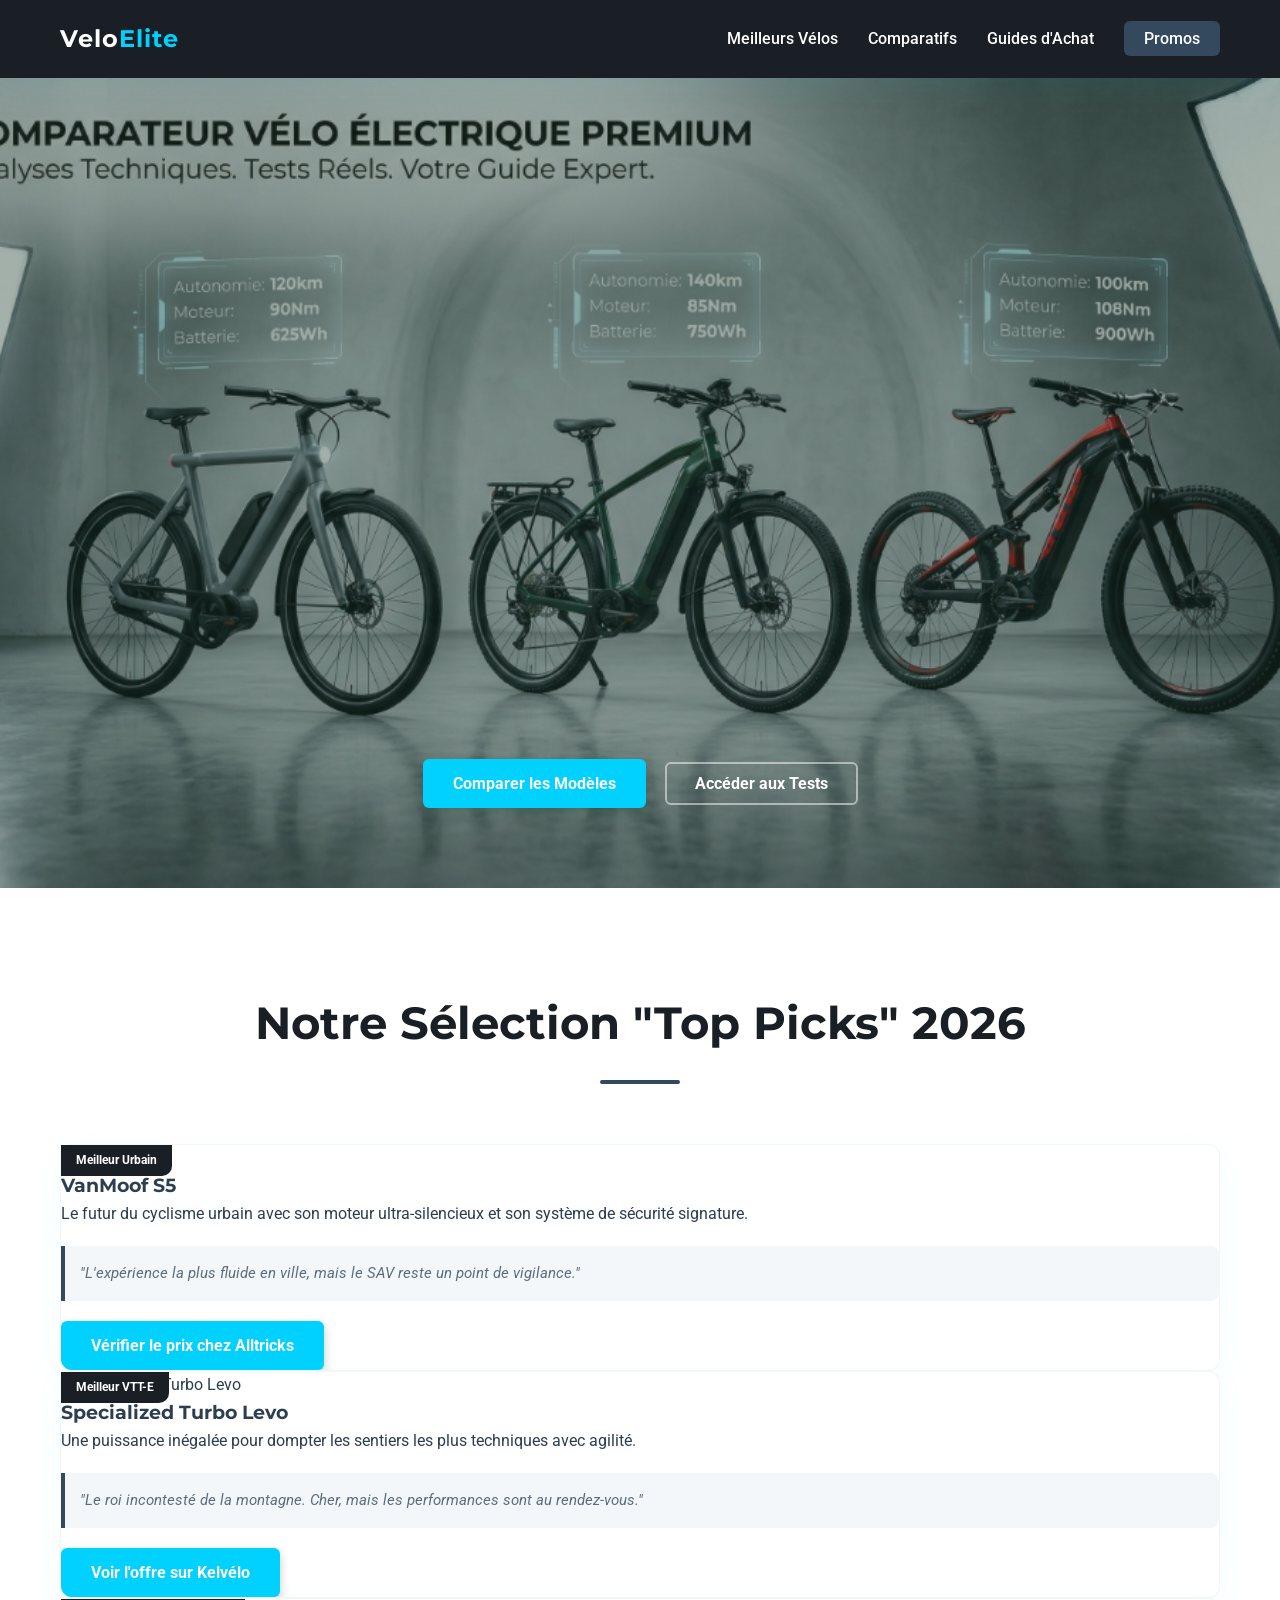
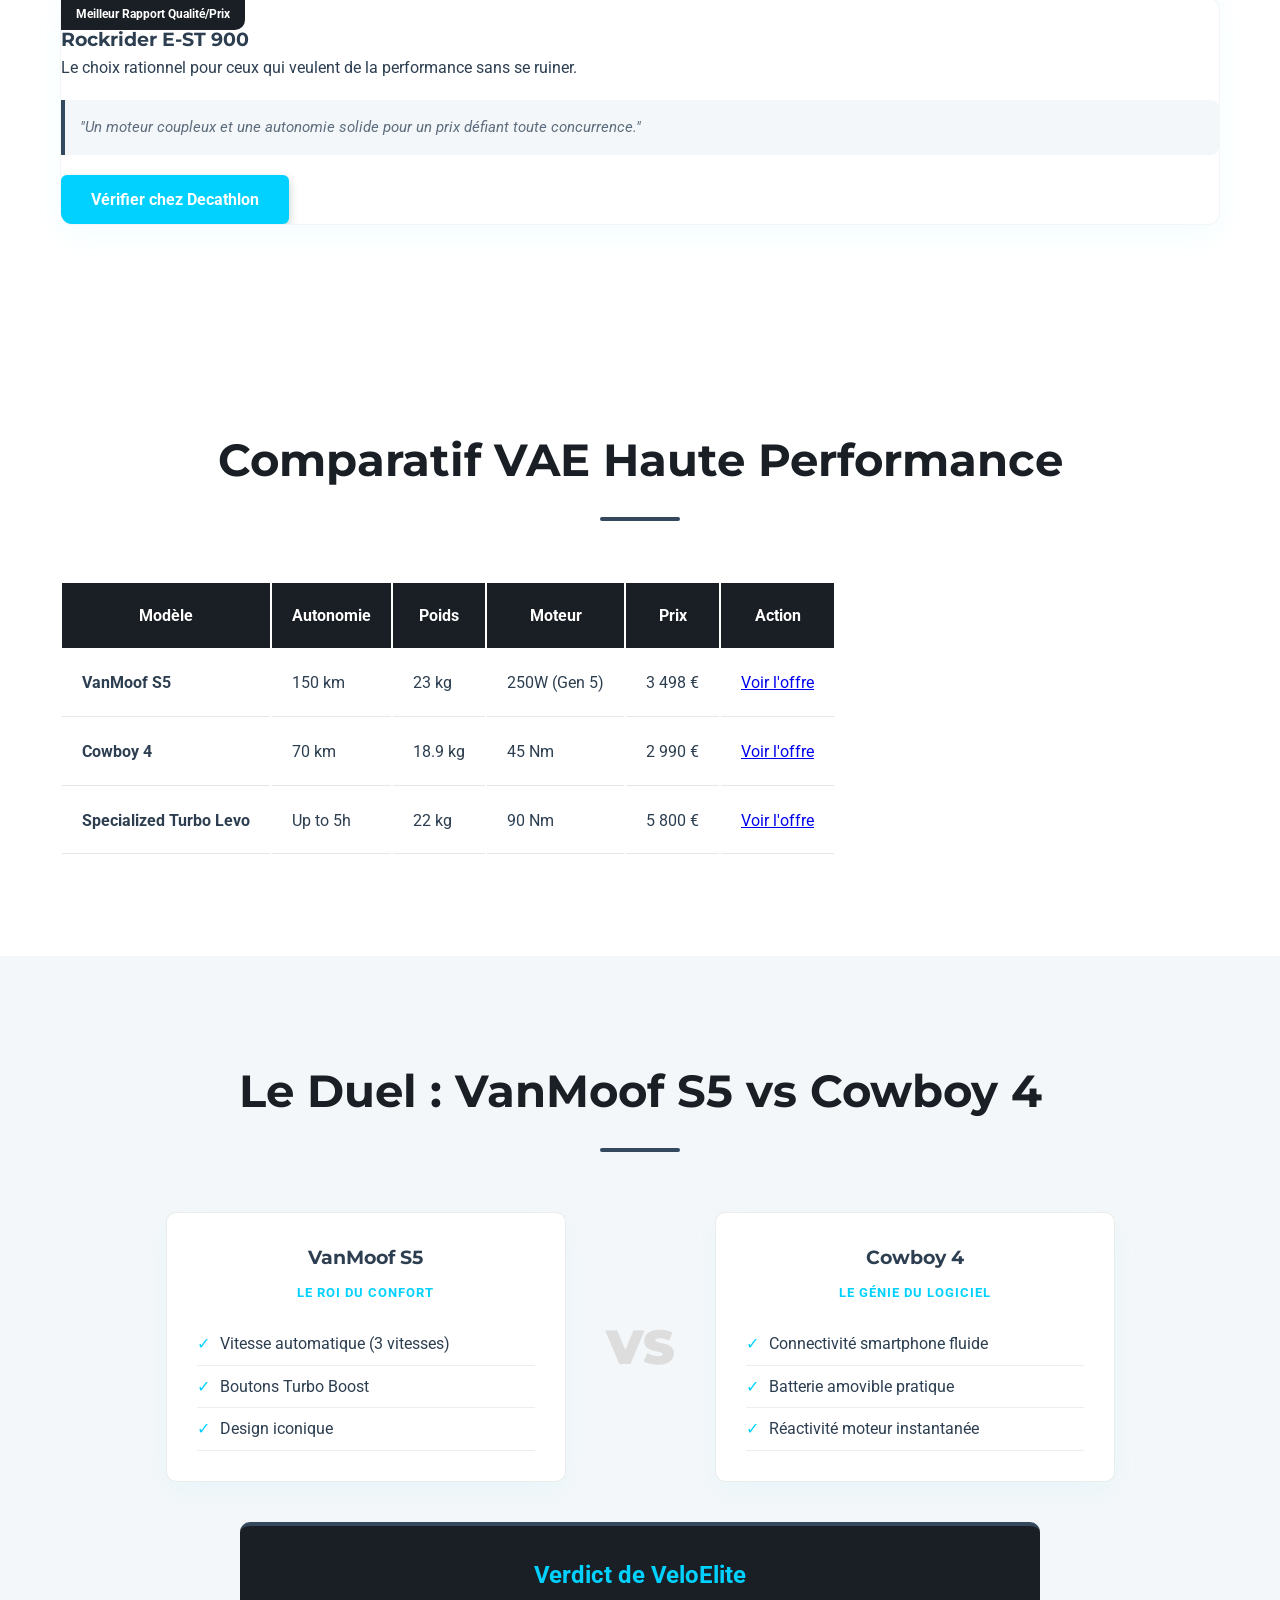
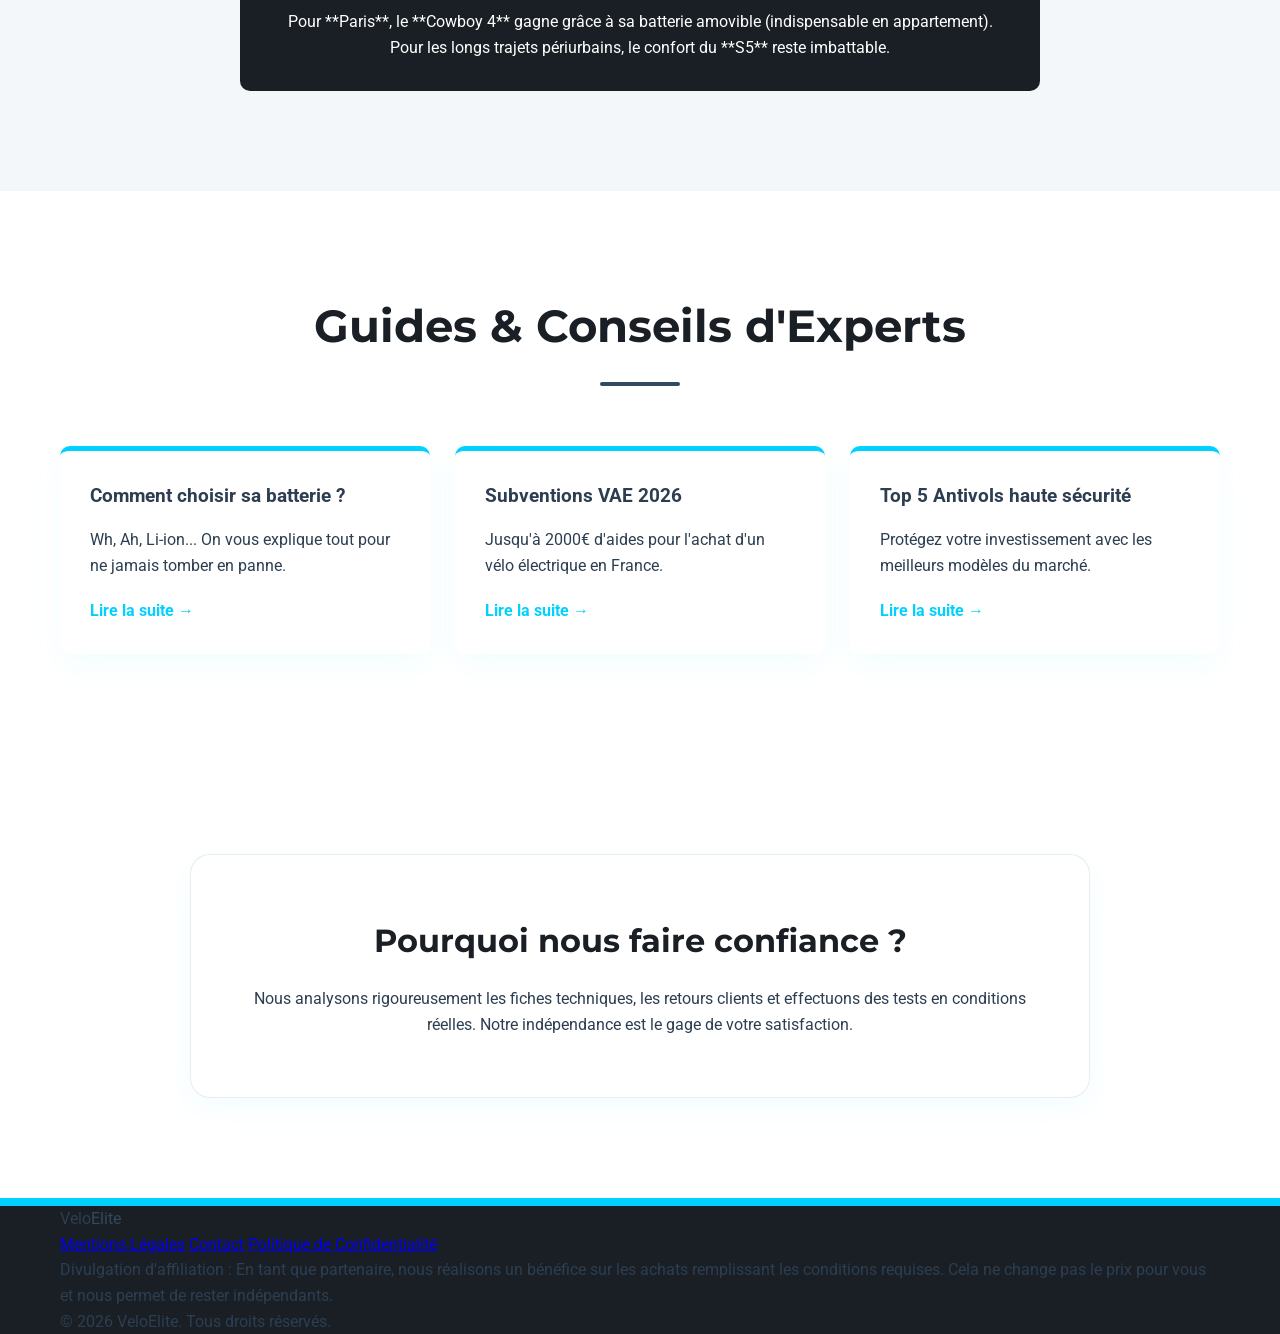
==== index.html @ 92a62fd1 "Initial commit: VeloElite Premium E-bike Comparator" ====
<!DOCTYPE html>
<html lang="fr">
<head>
    <meta charset="UTF-8">
    <meta name="viewport" content="width=device-width, initial-scale=1.0">
    <title>VeloElite | Le Guide de Référence du Vélo Électrique Premium</title>
    <meta name="description" content="Découvrez les meilleurs vélos électriques premium. Guide d'achat, comparatifs impartiaux et tests de performance pour vélotafeurs et cyclotouristes.">
    <link rel="preconnect" href="https://fonts.googleapis.com">
    <link rel="preconnect" href="https://fonts.gstatic.com" crossorigin>
    <link href="https://fonts.googleapis.com/css2?family=Montserrat:wght@400;700&family=Roboto:wght@300;400;500&display=swap" rel="stylesheet">
    <link rel="stylesheet" href="style.css">
</head>
<body>
    <header class="header">
        <div class="container">
            <div class="logo">Velo<span>Elite</span></div>
            <nav class="nav">
                <ul>
                    <li><a href="#meilleurs">Meilleurs Vélos</a></li>
                    <li><a href="#comparatifs">Comparatifs</a></li>
                    <li><a href="#guides">Guides d'Achat</a></li>
                    <li><a href="#promos" class="btn-secondary">Promos</a></li>
                </ul>
            </nav>
        </div>
    </header>

    <main>
        <section class="hero">
            <div class="container hero-content">
                <div class="hero-btns">
                    <a href="#meilleurs" class="btn-primary">Comparer les Modèles</a>
                    <a href="#comparatifs" class="btn-outline">Accéder aux Tests</a>
                </div>
                <p class="sr-only">Comparateur Vélo Électrique Premium : Analyses Techniques, Tests Réels, Votre Guide Expert.</p>
            </div>
        </section>

        <section id="meilleurs" class="top-picks">
            <div class="container">
                <h2 class="section-title">Notre Sélection "Top Picks" 2026</h2>
                <div class="picks-grid">
                    <div class="card">
                        <div class="card-tag">Meilleur Urbain</div>
                        <div class="card-img">
                            <img src="https://placehold.co/600x400/2C3E50/FFFFFF?text=VanMoof+S5" alt="VanMoof S5">
                        </div>
                        <div class="card-content">
                            <h3>VanMoof S5</h3>
                            <p>Le futur du cyclisme urbain avec son moteur ultra-silencieux et son système de sécurité signature.</p>
                            <div class="expert-opinion">"L'expérience la plus fluide en ville, mais le SAV reste un point de vigilance."</div>
                            <a href="#" class="btn-primary">Vérifier le prix chez Alltricks</a>
                        </div>
                    </div>

                    <div class="card">
                        <div class="card-tag">Meilleur VTT-E</div>
                        <div class="card-img">
                            <img src="https://placehold.co/600x400/2C3E50/FFFFFF?text=Specialized+Turbo+Levo" alt="Specialized Turbo Levo">
                        </div>
                        <div class="card-content">
                            <h3>Specialized Turbo Levo</h3>
                            <p>Une puissance inégalée pour dompter les sentiers les plus techniques avec agilité.</p>
                            <div class="expert-opinion">"Le roi incontesté de la montagne. Cher, mais les performances sont au rendez-vous."</div>
                            <a href="#" class="btn-primary">Voir l'offre sur Kelvélo</a>
                        </div>
                    </div>

                    <div class="card">
                        <div class="card-tag">Meilleur Rapport Qualité/Prix</div>
                        <div class="card-img">
                            <img src="https://placehold.co/600x400/2C3E50/FFFFFF?text=Decathlon+Rockrider" alt="Rockrider E-ST 900">
                        </div>
                        <div class="card-content">
                            <h3>Rockrider E-ST 900</h3>
                            <p>Le choix rationnel pour ceux qui veulent de la performance sans se ruiner.</p>
                            <div class="expert-opinion">"Un moteur coupleux et une autonomie solide pour un prix défiant toute concurrence."</div>
                            <a href="#" class="btn-primary">Vérifier chez Decathlon</a>
                        </div>
                    </div>
                </div>
            </div>
        </section>

        <section id="comparatifs" class="comparison">
            <div class="container">
                <h2 class="section-title">Comparatif VAE Haute Performance</h2>
                <div class="table-wrapper">
                    <table class="comparison-table">
                        <thead>
                            <tr>
                                <th>Modèle</th>
                                <th>Autonomie</th>
                                <th>Poids</th>
                                <th>Moteur</th>
                                <th>Prix</th>
                                <th>Action</th>
                            </tr>
                        </thead>
                        <tbody>
                            <tr>
                                <td><strong>VanMoof S5</strong></td>
                                <td>150 km</td>
                                <td>23 kg</td>
                                <td>250W (Gen 5)</td>
                                <td>3 498 €</td>
                                <td><a href="#" class="btn-small">Voir l'offre</a></td>
                            </tr>
                            <tr>
                                <td><strong>Cowboy 4</strong></td>
                                <td>70 km</td>
                                <td>18.9 kg</td>
                                <td>45 Nm</td>
                                <td>2 990 €</td>
                                <td><a href="#" class="btn-small">Voir l'offre</a></td>
                            </tr>
                            <tr>
                                <td><strong>Specialized Turbo Levo</strong></td>
                                <td>Up to 5h</td>
                                <td>22 kg</td>
                                <td>90 Nm</td>
                                <td>5 800 €</td>
                                <td><a href="#" class="btn-small">Voir l'offre</a></td>
                            </tr>
                        </tbody>
                    </table>
                </div>
            </div>
        </section>

        <section class="duel-section">
            <div class="container">
                <h2 class="section-title">Le Duel : VanMoof S5 vs Cowboy 4</h2>
                <div class="duel-container">
                    <div class="duel-item">
                        <h3>VanMoof S5</h3>
                        <p class="duel-highlight">Le roi du confort</p>
                        <ul>
                            <li>Vitesse automatique (3 vitesses)</li>
                            <li>Boutons Turbo Boost</li>
                            <li>Design iconique</li>
                        </ul>
                    </div>
                    <div class="vs">VS</div>
                    <div class="duel-item">
                        <h3>Cowboy 4</h3>
                        <p class="duel-highlight">Le génie du logiciel</p>
                        <ul>
                            <li>Connectivité smartphone fluide</li>
                            <li>Batterie amovible pratique</li>
                            <li>Réactivité moteur instantanée</li>
                        </ul>
                    </div>
                </div>
                <div class="duel-verdict">
                    <h4>Verdict de VeloElite</h4>
                    <p>Pour **Paris**, le **Cowboy 4** gagne grâce à sa batterie amovible (indispensable en appartement). Pour les longs trajets périurbains, le confort du **S5** reste imbattable.</p>
                </div>
            </div>
        </section>

        <section id="guides" class="blog">
            <div class="container">
                <h2 class="section-title">Guides & Conseils d'Experts</h2>
                <div class="blog-grid">
                    <div class="blog-card">
                        <h4>Comment choisir sa batterie ?</h4>
                        <p>Wh, Ah, Li-ion... On vous explique tout pour ne jamais tomber en panne.</p>
                        <a href="#">Lire la suite →</a>
                    </div>
                    <div class="blog-card">
                        <h4>Subventions VAE 2026</h4>
                        <p>Jusqu'à 2000€ d'aides pour l'achat d'un vélo électrique en France.</p>
                        <a href="#">Lire la suite →</a>
                    </div>
                    <div class="blog-card">
                        <h4>Top 5 Antivols haute sécurité</h4>
                        <p>Protégez votre investissement avec les meilleurs modèles du marché.</p>
                        <a href="#">Lire la suite →</a>
                    </div>
                </div>
            </div>
        </section>

        <section class="trust-section">
            <div class="container">
                <div class="trust-badge">
                    <h3>Pourquoi nous faire confiance ?</h3>
                    <p>Nous analysons rigoureusement les fiches techniques, les retours clients et effectuons des tests en conditions réelles. Notre indépendance est le gage de votre satisfaction.</p>
                </div>
            </div>
        </section>
    </main>

    <footer class="footer">
        <div class="container">
            <div class="footer-content">
                <div class="footer-logo">Velo<span>Elite</span></div>
                <div class="footer-links">
                    <a href="#">Mentions Légales</a>
                    <a href="#">Contact</a>
                    <a href="#">Politique de Confidentialité</a>
                </div>
            </div>
            <p class="affiliate-disclosure">Divulgation d'affiliation : En tant que partenaire, nous réalisons un bénéfice sur les achats remplissant les conditions requises. Cela ne change pas le prix pour vous et nous permet de rester indépendants.</p>
            <p class="copyright">&copy; 2026 VeloElite. Tous droits réservés.</p>
        </div>
    </footer>

    <script src="scripts.js"></script>
</body>
</html>
---- style.css ----
:root {
    --primary-color: #00D1FF; /* Tech Cyan from holograms */
    --secondary-color: #1A1F25; /* Dark Slate Studio */
    --accent-color: #34495E; /* Muted Blue Gray */
    --text-color: #2C3E50;
    --light-bg: #F4F7F9;
    --white: #FFFFFF;
    --transition: all 0.3s cubic-bezier(0.4, 0, 0.2, 1);
    --shadow: 0 10px 30px rgba(0, 209, 255, 0.05);
}

* {
    margin: 0;
    padding: 0;
    box-sizing: border-box;
}

body {
    font-family: 'Roboto', sans-serif;
    line-height: 1.6;
    color: var(--text-color);
    background-color: var(--white);
}

h1, h2, h3, .logo {
    font-family: 'Montserrat', sans-serif;
    font-weight: 700;
}

.container {
    max-width: 1200px;
    margin: 0 auto;
    padding: 0 20px;
}

/* Header */
.header {
    background: var(--secondary-color);
    color: var(--white);
    padding: 20px 0;
    position: sticky;
    top: 0;
    z-index: 1000;
    box-shadow: var(--shadow);
}

.header .container {
    display: flex;
    justify-content: space-between;
    align-items: center;
}

.logo {
    font-size: 1.5rem;
    letter-spacing: 1px;
}

.logo span {
    color: var(--primary-color);
}

.nav ul {
    display: flex;
    list-style: none;
    gap: 30px;
    align-items: center;
}

.nav a {
    color: var(--white);
    text-decoration: none;
    font-weight: 500;
    transition: var(--transition);
}

.nav a:hover {
    color: var(--primary-color);
}

/* Hero Section */
.hero {
    height: 90vh;
    background: linear-gradient(rgba(30, 61, 47, 0.4), rgba(30, 61, 47, 0.4)), url('cover.jpg') center/cover;
    display: flex;
    align-items: flex-end;
    justify-content: center;
    text-align: center;
    color: var(--white);
    padding: 0 20px 80px;
}

.hero-subtitle {
    font-size: 1.4rem;
    margin-bottom: 25px;
    font-weight: 500;
    text-transform: uppercase;
    letter-spacing: 2px;
}

.sr-only {
    position: absolute;
    width: 1px;
    height: 1px;
    padding: 0;
    margin: -1px;
    overflow: hidden;
    clip: rect(0, 0, 0, 0);
    border: 0;
}

/* Buttons */
.btn-primary {
    background: var(--primary-color);
    color: var(--white);
    padding: 12px 30px;
    border-radius: 6px;
    text-decoration: none;
    font-weight: 700;
    transition: var(--transition);
    display: inline-block;
    border: none;
    box-shadow: 0 4px 10px rgba(45, 90, 71, 0.3);
}

.btn-primary:hover {
    background: var(--accent-color);
    transform: translateY(-2px);
    box-shadow: 0 6px 15px rgba(45, 90, 71, 0.4);
}

.btn-secondary {
    background: var(--accent-color);
    color: var(--white);
    padding: 8px 20px;
    border-radius: 6px;
    text-decoration: none;
    font-weight: 700;
    transition: var(--transition);
}

.btn-outline {
    border: 2px solid rgba(255, 255, 255, 0.5);
    color: var(--white);
    padding: 10px 28px;
    border-radius: 6px;
    text-decoration: none;
    font-weight: 700;
    margin-left: 15px;
    transition: var(--transition);
    backdrop-filter: blur(5px);
}

.btn-outline:hover {
    background: var(--white);
    color: var(--secondary-color);
    border-color: var(--white);
}

/* Sections */
section {
    padding: 100px 0;
}

.section-title {
    text-align: center;
    font-size: 2.8rem;
    margin-bottom: 60px;
    color: var(--secondary-color);
}

.section-title::after {
    content: '';
    display: block;
    width: 80px;
    height: 4px;
    background: var(--accent-color);
    margin: 20px auto 0;
    border-radius: 2px;
}

/* Top Picks Cards */
.card {
    background: var(--white);
    border-radius: 12px;
    overflow: hidden;
    box-shadow: var(--shadow);
    transition: var(--transition);
    border: 1px solid rgba(45, 90, 71, 0.05);
}

.card:hover {
    transform: translateY(-10px);
    box-shadow: 0 15px 35px rgba(30, 61, 47, 0.15);
}

.card-tag {
    background: var(--secondary-color);
    color: var(--white);
    padding: 6px 15px;
    border-radius: 0 0 10px 0;
    font-size: 0.75rem;
    font-weight: 700;
    position: absolute;
    z-index: 10;
}

.expert-opinion {
    font-style: italic;
    font-size: 0.95rem;
    color: #5D6D7E;
    border-left: 4px solid var(--accent-color);
    padding-left: 15px;
    margin: 20px 0;
    background: var(--light-bg);
    padding: 15px;
    border-radius: 0 8px 8px 0;
}

/* Table */
.comparison-table th {
    background: var(--secondary-color);
    color: var(--white);
    padding: 20px;
    text-shadow: 0 1px 2px rgba(0,0,0,0.1);
}

.comparison-table td {
    padding: 20px;
    border-bottom: 1px solid #E5E8E8;
}

/* Duel Section */
.duel-item {
    border: 1px solid rgba(45, 90, 71, 0.1);
}

.duel-highlight {
    color: var(--primary-color);
    text-transform: uppercase;
    font-size: 0.8rem;
    letter-spacing: 1px;
}

.duel-verdict {
    background: var(--secondary-color);
    border-top: 4px solid var(--accent-color);
}

/* Duel Section */
.duel-section {
    background: var(--light-bg);
}

.duel-container {
    display: flex;
    align-items: center;
    justify-content: center;
    gap: 40px;
    margin-bottom: 40px;
}

.duel-item {
    background: var(--white);
    padding: 30px;
    border-radius: 10px;
    box-shadow: var(--shadow);
    flex: 1;
    max-width: 400px;
    text-align: center;
}

.duel-highlight {
    color: var(--primary-color);
    font-weight: 700;
    margin: 10px 0;
}

.duel-item ul {
    list-style: none;
    text-align: left;
    margin-top: 20px;
}

.duel-item li {
    padding: 8px 0;
    border-bottom: 1px solid #eee;
}

.duel-item li::before {
    content: '✓';
    color: var(--primary-color);
    margin-right: 10px;
}

.vs {
    font-family: 'Montserrat', sans-serif;
    font-size: 3rem;
    font-weight: 900;
    color: #ddd;
}

.duel-verdict {
    background: var(--secondary-color);
    color: var(--white);
    padding: 30px;
    border-radius: 10px;
    text-align: center;
    max-width: 800px;
    margin: 40px auto 0;
}

.duel-verdict h4 {
    color: var(--primary-color);
    margin-bottom: 15px;
    font-size: 1.5rem;
}

/* Blog */
.blog-grid {
    display: grid;
    grid-template-columns: repeat(auto-fit, minmax(280px, 1fr));
    gap: 25px;
}

.blog-card {
    background: var(--white);
    padding: 30px;
    border-radius: 10px;
    border-top: 5px solid var(--primary-color);
    box-shadow: var(--shadow);
    transition: var(--transition);
}

.blog-card:hover {
    transform: translateY(-10px);
}

.blog-card h4 {
    margin-bottom: 15px;
    font-size: 1.2rem;
}

.blog-card a {
    color: var(--primary-color);
    text-decoration: none;
    font-weight: 700;
    display: inline-block;
    margin-top: 20px;
}

/* Trust Section */
.trust-badge {
    text-align: center;
    background: var(--white);
    border: 1px solid rgba(45, 90, 71, 0.1);
    padding: 60px;
    border-radius: 20px;
    max-width: 900px;
    margin: 0 auto;
    box-shadow: var(--shadow);
}

.trust-badge h3 {
    color: var(--secondary-color);
    margin-bottom: 20px;
    font-size: 2rem;
}

/* Footer (Updated) */
.footer {
    background: var(--secondary-color);
    border-top: 8px solid var(--primary-color);
}

.footer-logo span {
    color: var(--accent-color);
}

@media (max-width: 768px) {
    .duel-container { flex-direction: column; }
    .vs { margin: 20px 0; }
}
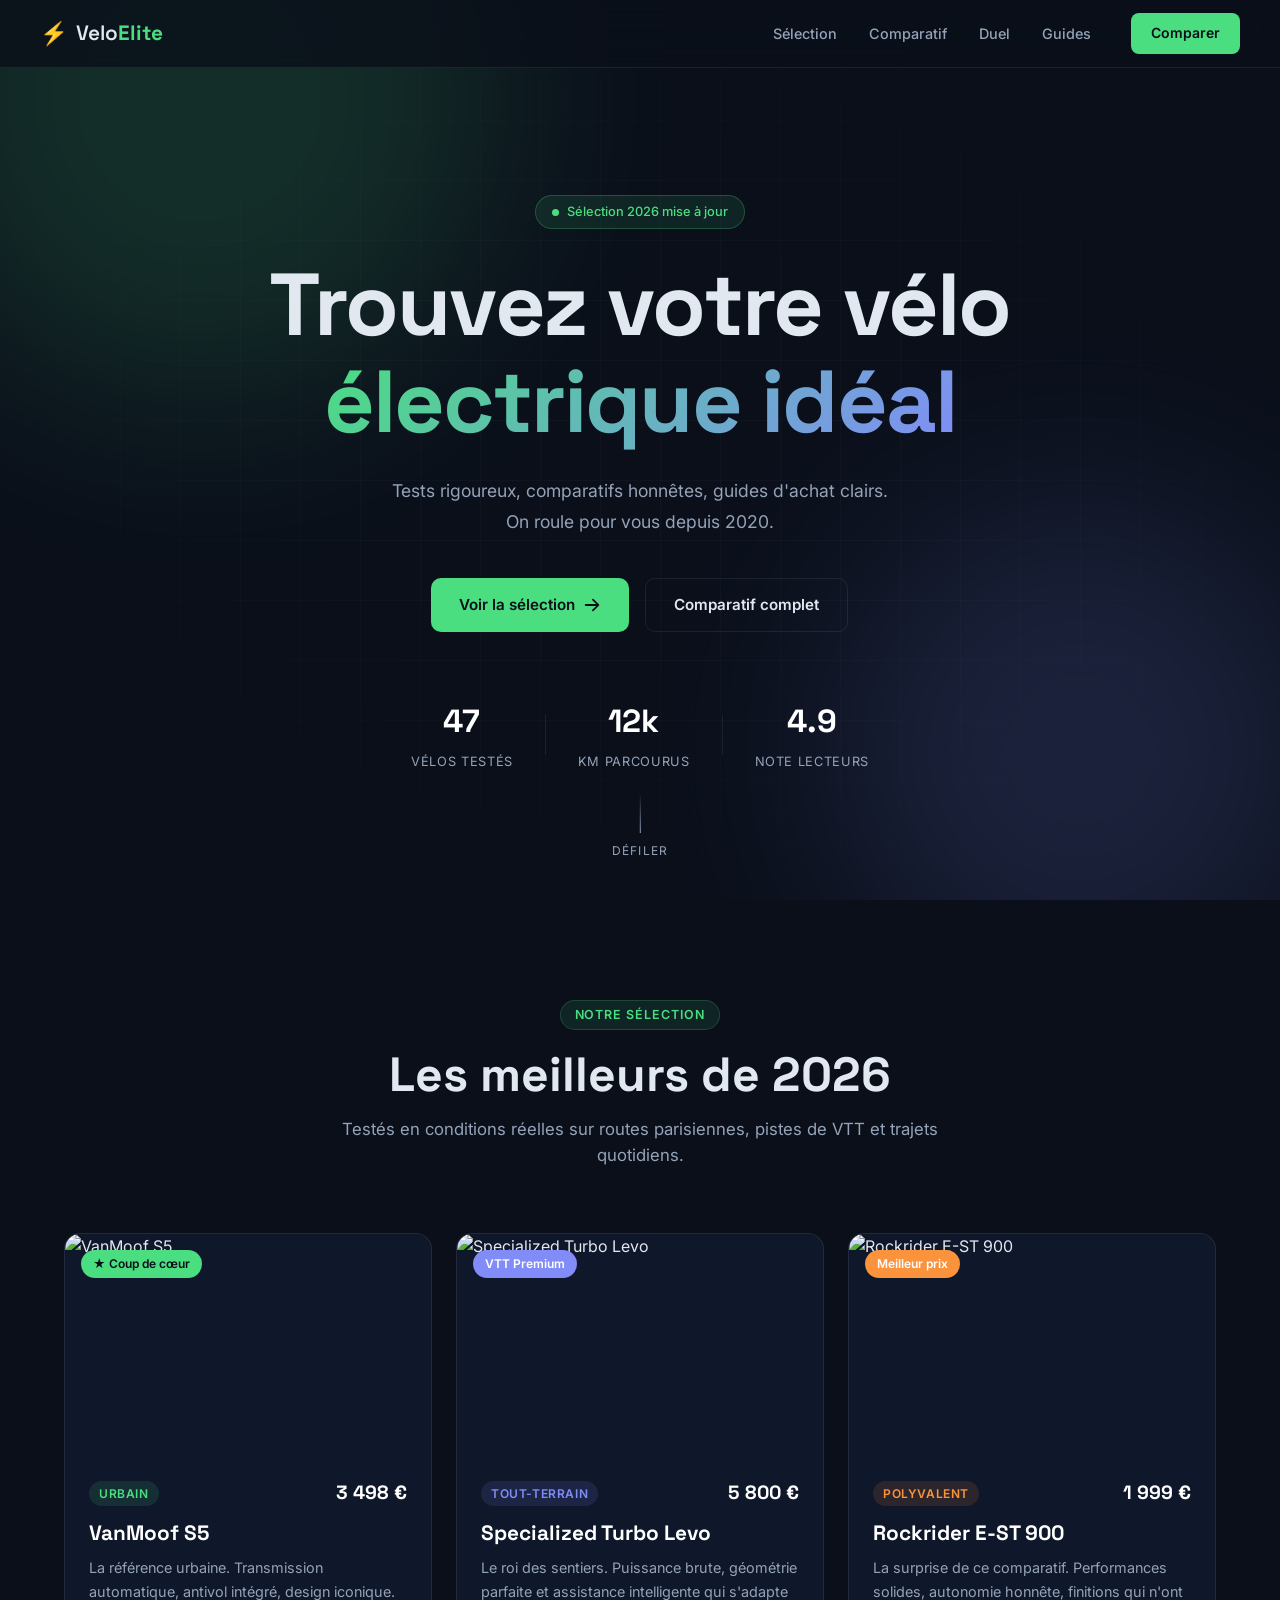
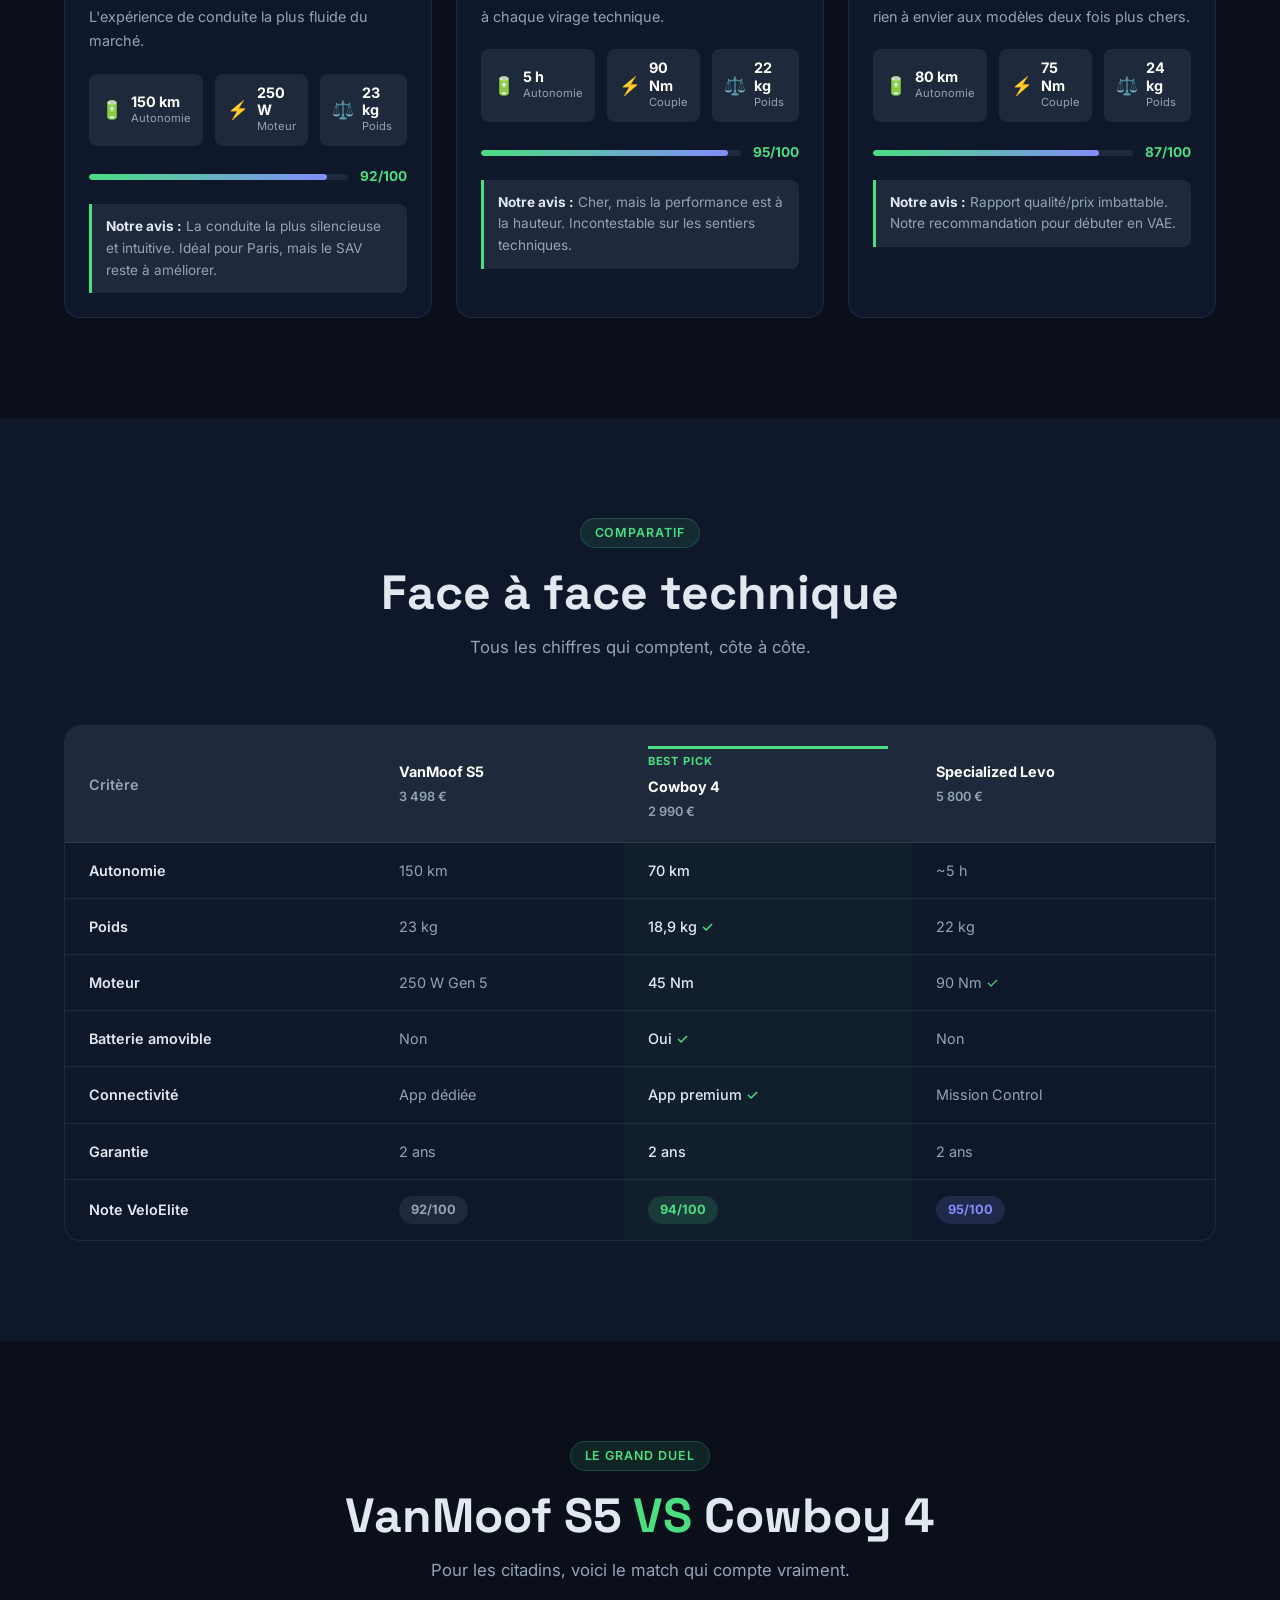
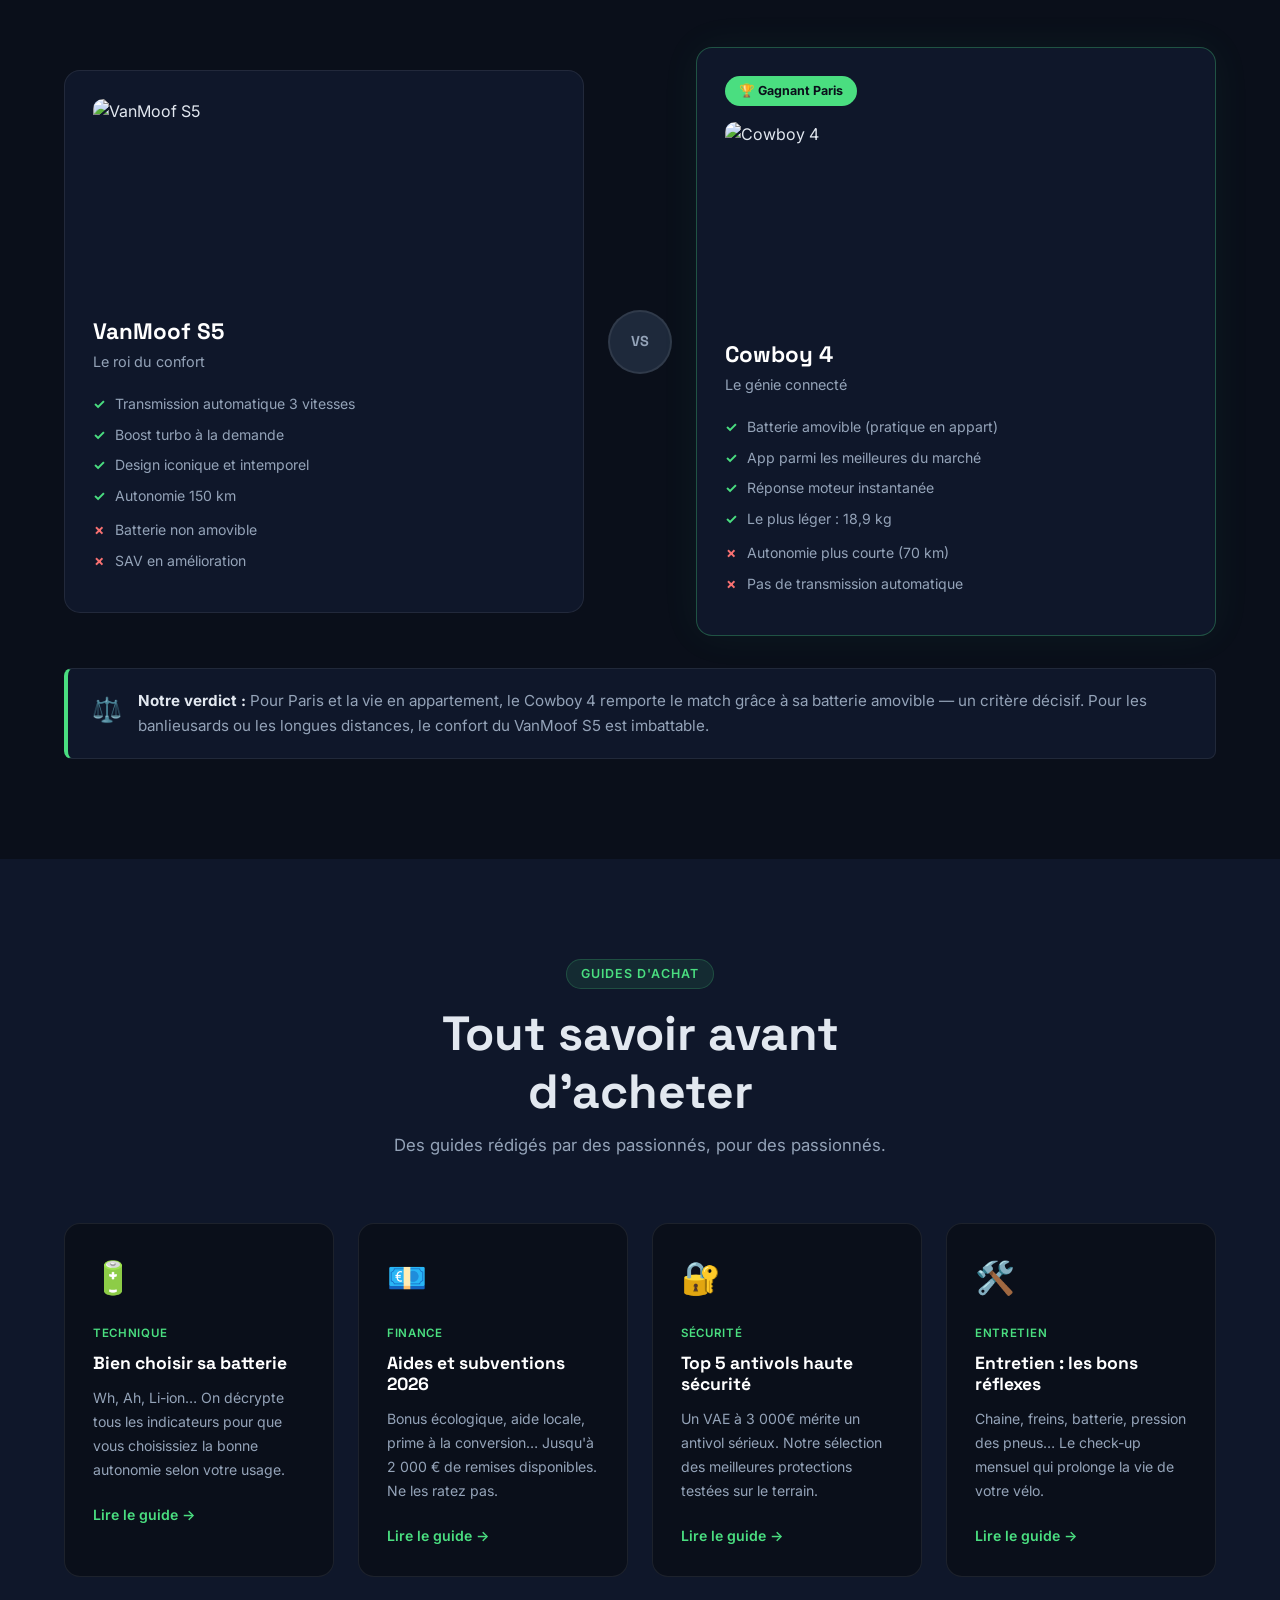
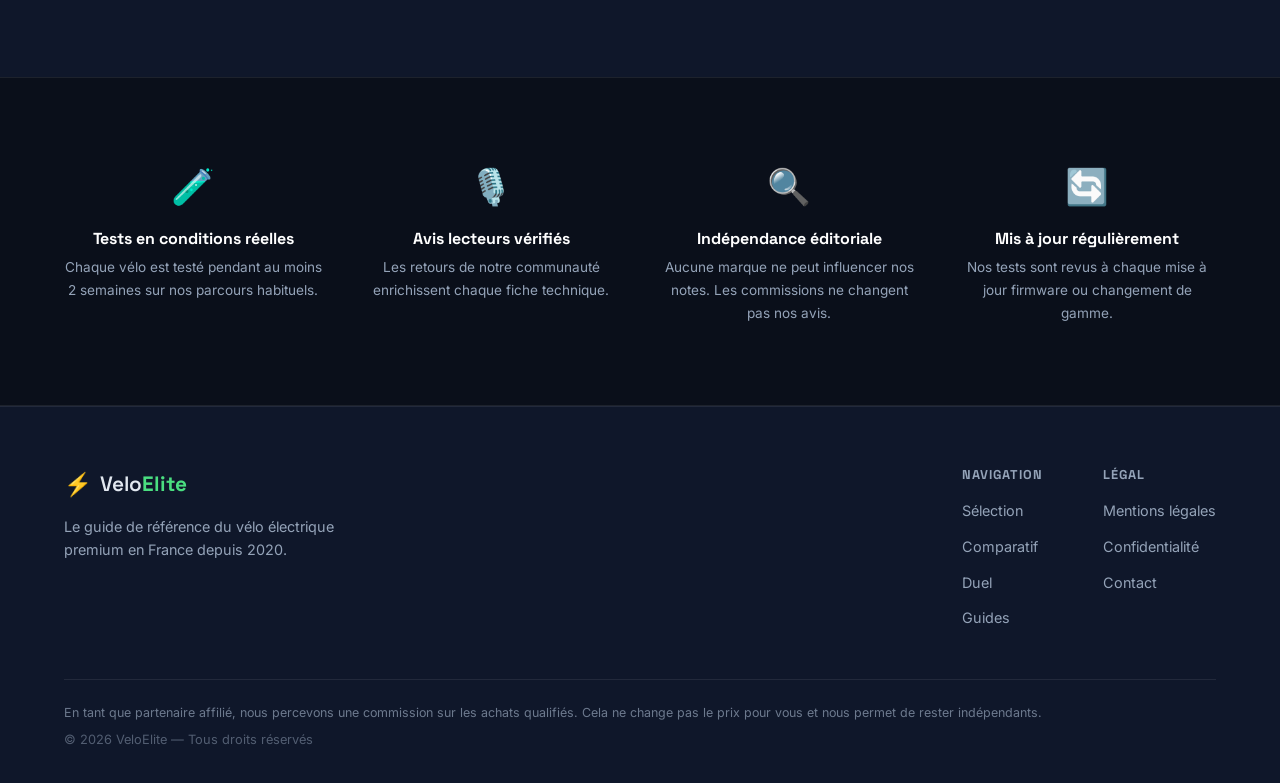
==== commit dd531be2: "Refonte complète du design du site VeloElite Nouveau design sombre premium avec accents verts/violet" ====
--- a/index.html
+++ b/index.html
@@ -1,212 +1,510 @@
 <!DOCTYPE html>
 <html lang="fr">
 <head>
-    <meta charset="UTF-8">
-    <meta name="viewport" content="width=device-width, initial-scale=1.0">
-    <title>VeloElite | Le Guide de Référence du Vélo Électrique Premium</title>
-    <meta name="description" content="Découvrez les meilleurs vélos électriques premium. Guide d'achat, comparatifs impartiaux et tests de performance pour vélotafeurs et cyclotouristes.">
-    <link rel="preconnect" href="https://fonts.googleapis.com">
-    <link rel="preconnect" href="https://fonts.gstatic.com" crossorigin>
-    <link href="https://fonts.googleapis.com/css2?family=Montserrat:wght@400;700&family=Roboto:wght@300;400;500&display=swap" rel="stylesheet">
-    <link rel="stylesheet" href="style.css">
+  <meta charset="UTF-8" />
+  <meta name="viewport" content="width=device-width, initial-scale=1.0" />
+  <title>VeloElite — Vélos Électriques Premium</title>
+  <meta name="description" content="Comparatifs, tests et guides d'achat pour vélos électriques haut de gamme. Trouvez le vélo électrique parfait en 2026." />
+  <link rel="preconnect" href="https://fonts.googleapis.com" />
+  <link href="https://fonts.googleapis.com/css2?family=Inter:wght@300;400;500;600;700;800;900&family=Space+Grotesk:wght@400;500;600;700&display=swap" rel="stylesheet" />
+  <link rel="stylesheet" href="style.css" />
 </head>
 <body>
-    <header class="header">
-        <div class="container">
-            <div class="logo">Velo<span>Elite</span></div>
-            <nav class="nav">
-                <ul>
-                    <li><a href="#meilleurs">Meilleurs Vélos</a></li>
-                    <li><a href="#comparatifs">Comparatifs</a></li>
-                    <li><a href="#guides">Guides d'Achat</a></li>
-                    <li><a href="#promos" class="btn-secondary">Promos</a></li>
-                </ul>
-            </nav>
-        </div>
-    </header>
-
-    <main>
-        <section class="hero">
-            <div class="container hero-content">
-                <div class="hero-btns">
-                    <a href="#meilleurs" class="btn-primary">Comparer les Modèles</a>
-                    <a href="#comparatifs" class="btn-outline">Accéder aux Tests</a>
-                </div>
-                <p class="sr-only">Comparateur Vélo Électrique Premium : Analyses Techniques, Tests Réels, Votre Guide Expert.</p>
-            </div>
-        </section>
-
-        <section id="meilleurs" class="top-picks">
-            <div class="container">
-                <h2 class="section-title">Notre Sélection "Top Picks" 2026</h2>
-                <div class="picks-grid">
-                    <div class="card">
-                        <div class="card-tag">Meilleur Urbain</div>
-                        <div class="card-img">
-                            <img src="https://placehold.co/600x400/2C3E50/FFFFFF?text=VanMoof+S5" alt="VanMoof S5">
-                        </div>
-                        <div class="card-content">
-                            <h3>VanMoof S5</h3>
-                            <p>Le futur du cyclisme urbain avec son moteur ultra-silencieux et son système de sécurité signature.</p>
-                            <div class="expert-opinion">"L'expérience la plus fluide en ville, mais le SAV reste un point de vigilance."</div>
-                            <a href="#" class="btn-primary">Vérifier le prix chez Alltricks</a>
-                        </div>
-                    </div>
-
-                    <div class="card">
-                        <div class="card-tag">Meilleur VTT-E</div>
-                        <div class="card-img">
-                            <img src="https://placehold.co/600x400/2C3E50/FFFFFF?text=Specialized+Turbo+Levo" alt="Specialized Turbo Levo">
-                        </div>
-                        <div class="card-content">
-                            <h3>Specialized Turbo Levo</h3>
-                            <p>Une puissance inégalée pour dompter les sentiers les plus techniques avec agilité.</p>
-                            <div class="expert-opinion">"Le roi incontesté de la montagne. Cher, mais les performances sont au rendez-vous."</div>
-                            <a href="#" class="btn-primary">Voir l'offre sur Kelvélo</a>
-                        </div>
-                    </div>
-
-                    <div class="card">
-                        <div class="card-tag">Meilleur Rapport Qualité/Prix</div>
-                        <div class="card-img">
-                            <img src="https://placehold.co/600x400/2C3E50/FFFFFF?text=Decathlon+Rockrider" alt="Rockrider E-ST 900">
-                        </div>
-                        <div class="card-content">
-                            <h3>Rockrider E-ST 900</h3>
-                            <p>Le choix rationnel pour ceux qui veulent de la performance sans se ruiner.</p>
-                            <div class="expert-opinion">"Un moteur coupleux et une autonomie solide pour un prix défiant toute concurrence."</div>
-                            <a href="#" class="btn-primary">Vérifier chez Decathlon</a>
-                        </div>
-                    </div>
-                </div>
-            </div>
-        </section>
-
-        <section id="comparatifs" class="comparison">
-            <div class="container">
-                <h2 class="section-title">Comparatif VAE Haute Performance</h2>
-                <div class="table-wrapper">
-                    <table class="comparison-table">
-                        <thead>
-                            <tr>
-                                <th>Modèle</th>
-                                <th>Autonomie</th>
-                                <th>Poids</th>
-                                <th>Moteur</th>
-                                <th>Prix</th>
-                                <th>Action</th>
-                            </tr>
-                        </thead>
-                        <tbody>
-                            <tr>
-                                <td><strong>VanMoof S5</strong></td>
-                                <td>150 km</td>
-                                <td>23 kg</td>
-                                <td>250W (Gen 5)</td>
-                                <td>3 498 €</td>
-                                <td><a href="#" class="btn-small">Voir l'offre</a></td>
-                            </tr>
-                            <tr>
-                                <td><strong>Cowboy 4</strong></td>
-                                <td>70 km</td>
-                                <td>18.9 kg</td>
-                                <td>45 Nm</td>
-                                <td>2 990 €</td>
-                                <td><a href="#" class="btn-small">Voir l'offre</a></td>
-                            </tr>
-                            <tr>
-                                <td><strong>Specialized Turbo Levo</strong></td>
-                                <td>Up to 5h</td>
-                                <td>22 kg</td>
-                                <td>90 Nm</td>
-                                <td>5 800 €</td>
-                                <td><a href="#" class="btn-small">Voir l'offre</a></td>
-                            </tr>
-                        </tbody>
-                    </table>
-                </div>
-            </div>
-        </section>
-
-        <section class="duel-section">
-            <div class="container">
-                <h2 class="section-title">Le Duel : VanMoof S5 vs Cowboy 4</h2>
-                <div class="duel-container">
-                    <div class="duel-item">
-                        <h3>VanMoof S5</h3>
-                        <p class="duel-highlight">Le roi du confort</p>
-                        <ul>
-                            <li>Vitesse automatique (3 vitesses)</li>
-                            <li>Boutons Turbo Boost</li>
-                            <li>Design iconique</li>
-                        </ul>
-                    </div>
-                    <div class="vs">VS</div>
-                    <div class="duel-item">
-                        <h3>Cowboy 4</h3>
-                        <p class="duel-highlight">Le génie du logiciel</p>
-                        <ul>
-                            <li>Connectivité smartphone fluide</li>
-                            <li>Batterie amovible pratique</li>
-                            <li>Réactivité moteur instantanée</li>
-                        </ul>
-                    </div>
-                </div>
-                <div class="duel-verdict">
-                    <h4>Verdict de VeloElite</h4>
-                    <p>Pour **Paris**, le **Cowboy 4** gagne grâce à sa batterie amovible (indispensable en appartement). Pour les longs trajets périurbains, le confort du **S5** reste imbattable.</p>
-                </div>
-            </div>
-        </section>
-
-        <section id="guides" class="blog">
-            <div class="container">
-                <h2 class="section-title">Guides & Conseils d'Experts</h2>
-                <div class="blog-grid">
-                    <div class="blog-card">
-                        <h4>Comment choisir sa batterie ?</h4>
-                        <p>Wh, Ah, Li-ion... On vous explique tout pour ne jamais tomber en panne.</p>
-                        <a href="#">Lire la suite →</a>
-                    </div>
-                    <div class="blog-card">
-                        <h4>Subventions VAE 2026</h4>
-                        <p>Jusqu'à 2000€ d'aides pour l'achat d'un vélo électrique en France.</p>
-                        <a href="#">Lire la suite →</a>
-                    </div>
-                    <div class="blog-card">
-                        <h4>Top 5 Antivols haute sécurité</h4>
-                        <p>Protégez votre investissement avec les meilleurs modèles du marché.</p>
-                        <a href="#">Lire la suite →</a>
-                    </div>
-                </div>
-            </div>
-        </section>
-
-        <section class="trust-section">
-            <div class="container">
-                <div class="trust-badge">
-                    <h3>Pourquoi nous faire confiance ?</h3>
-                    <p>Nous analysons rigoureusement les fiches techniques, les retours clients et effectuons des tests en conditions réelles. Notre indépendance est le gage de votre satisfaction.</p>
-                </div>
-            </div>
-        </section>
-    </main>
-
-    <footer class="footer">
-        <div class="container">
-            <div class="footer-content">
-                <div class="footer-logo">Velo<span>Elite</span></div>
-                <div class="footer-links">
-                    <a href="#">Mentions Légales</a>
-                    <a href="#">Contact</a>
-                    <a href="#">Politique de Confidentialité</a>
-                </div>
-            </div>
-            <p class="affiliate-disclosure">Divulgation d'affiliation : En tant que partenaire, nous réalisons un bénéfice sur les achats remplissant les conditions requises. Cela ne change pas le prix pour vous et nous permet de rester indépendants.</p>
-            <p class="copyright">&copy; 2026 VeloElite. Tous droits réservés.</p>
-        </div>
-    </footer>
-
-    <script src="scripts.js"></script>
+
+  <!-- NAV -->
+  <nav class="nav" id="nav">
+    <div class="nav-inner">
+      <a href="#" class="logo">
+        <span class="logo-icon">⚡</span>
+        <span>Velo<strong>Elite</strong></span>
+      </a>
+      <ul class="nav-links">
+        <li><a href="#selection">Sélection</a></li>
+        <li><a href="#comparatif">Comparatif</a></li>
+        <li><a href="#duel">Duel</a></li>
+        <li><a href="#guides">Guides</a></li>
+      </ul>
+      <a href="#comparatif" class="nav-cta">Comparer</a>
+      <button class="burger" id="burger" aria-label="Menu">
+        <span></span><span></span><span></span>
+      </button>
+    </div>
+  </nav>
+
+  <!-- MOBILE MENU -->
+  <div class="mobile-menu" id="mobile-menu">
+    <ul>
+      <li><a href="#selection">Sélection</a></li>
+      <li><a href="#comparatif">Comparatif</a></li>
+      <li><a href="#duel">Duel</a></li>
+      <li><a href="#guides">Guides</a></li>
+    </ul>
+  </div>
+
+  <!-- HERO -->
+  <section class="hero">
+    <div class="hero-bg">
+      <div class="hero-orb hero-orb-1"></div>
+      <div class="hero-orb hero-orb-2"></div>
+      <div class="hero-grid"></div>
+    </div>
+    <div class="hero-content">
+      <div class="hero-badge">
+        <span class="badge-dot"></span>
+        Sélection 2026 mise à jour
+      </div>
+      <h1 class="hero-title">
+        Trouvez votre vélo<br />
+        <span class="gradient-text">électrique idéal</span>
+      </h1>
+      <p class="hero-sub">
+        Tests rigoureux, comparatifs honnêtes, guides d'achat clairs.<br />
+        On roule pour vous depuis 2020.
+      </p>
+      <div class="hero-actions">
+        <a href="#selection" class="btn btn-primary">
+          Voir la sélection
+          <svg viewBox="0 0 20 20" fill="currentColor" width="18" height="18"><path fill-rule="evenodd" d="M10.293 3.293a1 1 0 011.414 0l6 6a1 1 0 010 1.414l-6 6a1 1 0 01-1.414-1.414L14.586 11H3a1 1 0 110-2h11.586l-4.293-4.293a1 1 0 010-1.414z" clip-rule="evenodd" /></svg>
+        </a>
+        <a href="#comparatif" class="btn btn-ghost">Comparatif complet</a>
+      </div>
+      <div class="hero-stats">
+        <div class="stat">
+          <span class="stat-num">47</span>
+          <span class="stat-label">vélos testés</span>
+        </div>
+        <div class="stat-divider"></div>
+        <div class="stat">
+          <span class="stat-num">12k</span>
+          <span class="stat-label">km parcourus</span>
+        </div>
+        <div class="stat-divider"></div>
+        <div class="stat">
+          <span class="stat-num">4.9</span>
+          <span class="stat-label">note lecteurs</span>
+        </div>
+      </div>
+    </div>
+    <div class="hero-scroll">
+      <div class="scroll-line"></div>
+      <span>Défiler</span>
+    </div>
+  </section>
+
+  <!-- SELECTION -->
+  <section class="section" id="selection">
+    <div class="container">
+      <div class="section-header reveal">
+        <span class="section-tag">Notre sélection</span>
+        <h2>Les meilleurs de 2026</h2>
+        <p>Testés en conditions réelles sur routes parisiennes, pistes de VTT et trajets quotidiens.</p>
+      </div>
+
+      <div class="cards-grid">
+
+        <div class="bike-card reveal" data-delay="0">
+          <div class="card-badge coup-coeur">★ Coup de cœur</div>
+          <div class="card-image">
+            <img src="https://placehold.co/480x280/0f172a/4ade80?text=VanMoof+S5" alt="VanMoof S5" />
+          </div>
+          <div class="card-body">
+            <div class="card-meta">
+              <span class="card-cat urban">Urbain</span>
+              <span class="card-price">3 498 €</span>
+            </div>
+            <h3>VanMoof S5</h3>
+            <p>La référence urbaine. Transmission automatique, antivol intégré, design iconique. L'expérience de conduite la plus fluide du marché.</p>
+            <div class="card-specs">
+              <div class="spec">
+                <span class="spec-icon">🔋</span>
+                <div>
+                  <span class="spec-val">150 km</span>
+                  <span class="spec-key">Autonomie</span>
+                </div>
+              </div>
+              <div class="spec">
+                <span class="spec-icon">⚡</span>
+                <div>
+                  <span class="spec-val">250 W</span>
+                  <span class="spec-key">Moteur</span>
+                </div>
+              </div>
+              <div class="spec">
+                <span class="spec-icon">⚖️</span>
+                <div>
+                  <span class="spec-val">23 kg</span>
+                  <span class="spec-key">Poids</span>
+                </div>
+              </div>
+            </div>
+            <div class="card-score">
+              <div class="score-bar">
+                <div class="score-fill" style="--score: 92%"></div>
+              </div>
+              <span class="score-num">92/100</span>
+            </div>
+            <div class="card-verdict">
+              <strong>Notre avis :</strong> La conduite la plus silencieuse et intuitive. Idéal pour Paris, mais le SAV reste à améliorer.
+            </div>
+          </div>
+        </div>
+
+        <div class="bike-card reveal" data-delay="100">
+          <div class="card-badge vtt">VTT Premium</div>
+          <div class="card-image">
+            <img src="https://placehold.co/480x280/0f172a/818cf8?text=Specialized+Turbo+Levo" alt="Specialized Turbo Levo" />
+          </div>
+          <div class="card-body">
+            <div class="card-meta">
+              <span class="card-cat trail">Tout-terrain</span>
+              <span class="card-price">5 800 €</span>
+            </div>
+            <h3>Specialized Turbo Levo</h3>
+            <p>Le roi des sentiers. Puissance brute, géométrie parfaite et assistance intelligente qui s'adapte à chaque virage technique.</p>
+            <div class="card-specs">
+              <div class="spec">
+                <span class="spec-icon">🔋</span>
+                <div>
+                  <span class="spec-val">5 h</span>
+                  <span class="spec-key">Autonomie</span>
+                </div>
+              </div>
+              <div class="spec">
+                <span class="spec-icon">⚡</span>
+                <div>
+                  <span class="spec-val">90 Nm</span>
+                  <span class="spec-key">Couple</span>
+                </div>
+              </div>
+              <div class="spec">
+                <span class="spec-icon">⚖️</span>
+                <div>
+                  <span class="spec-val">22 kg</span>
+                  <span class="spec-key">Poids</span>
+                </div>
+              </div>
+            </div>
+            <div class="card-score">
+              <div class="score-bar">
+                <div class="score-fill" style="--score: 95%"></div>
+              </div>
+              <span class="score-num">95/100</span>
+            </div>
+            <div class="card-verdict">
+              <strong>Notre avis :</strong> Cher, mais la performance est à la hauteur. Incontestable sur les sentiers techniques.
+            </div>
+          </div>
+        </div>
+
+        <div class="bike-card reveal" data-delay="200">
+          <div class="card-badge budget">Meilleur prix</div>
+          <div class="card-image">
+            <img src="https://placehold.co/480x280/0f172a/fb923c?text=Rockrider+E-ST+900" alt="Rockrider E-ST 900" />
+          </div>
+          <div class="card-body">
+            <div class="card-meta">
+              <span class="card-cat poly">Polyvalent</span>
+              <span class="card-price">1 999 €</span>
+            </div>
+            <h3>Rockrider E-ST 900</h3>
+            <p>La surprise de ce comparatif. Performances solides, autonomie honnête, finitions qui n'ont rien à envier aux modèles deux fois plus chers.</p>
+            <div class="card-specs">
+              <div class="spec">
+                <span class="spec-icon">🔋</span>
+                <div>
+                  <span class="spec-val">80 km</span>
+                  <span class="spec-key">Autonomie</span>
+                </div>
+              </div>
+              <div class="spec">
+                <span class="spec-icon">⚡</span>
+                <div>
+                  <span class="spec-val">75 Nm</span>
+                  <span class="spec-key">Couple</span>
+                </div>
+              </div>
+              <div class="spec">
+                <span class="spec-icon">⚖️</span>
+                <div>
+                  <span class="spec-val">24 kg</span>
+                  <span class="spec-key">Poids</span>
+                </div>
+              </div>
+            </div>
+            <div class="card-score">
+              <div class="score-bar">
+                <div class="score-fill" style="--score: 87%"></div>
+              </div>
+              <span class="score-num">87/100</span>
+            </div>
+            <div class="card-verdict">
+              <strong>Notre avis :</strong> Rapport qualité/prix imbattable. Notre recommandation pour débuter en VAE.
+            </div>
+          </div>
+        </div>
+
+      </div>
+    </div>
+  </section>
+
+  <!-- COMPARATIF -->
+  <section class="section section-dark" id="comparatif">
+    <div class="container">
+      <div class="section-header reveal">
+        <span class="section-tag">Comparatif</span>
+        <h2>Face à face technique</h2>
+        <p>Tous les chiffres qui comptent, côte à côte.</p>
+      </div>
+
+      <div class="table-wrapper reveal">
+        <table class="compare-table">
+          <thead>
+            <tr>
+              <th>Critère</th>
+              <th>
+                <div class="th-bike">
+                  <span class="th-name">VanMoof S5</span>
+                  <span class="th-price">3 498 €</span>
+                </div>
+              </th>
+              <th>
+                <div class="th-bike th-bike-featured">
+                  <span class="th-label">Best pick</span>
+                  <span class="th-name">Cowboy 4</span>
+                  <span class="th-price">2 990 €</span>
+                </div>
+              </th>
+              <th>
+                <div class="th-bike">
+                  <span class="th-name">Specialized Levo</span>
+                  <span class="th-price">5 800 €</span>
+                </div>
+              </th>
+            </tr>
+          </thead>
+          <tbody>
+            <tr>
+              <td class="td-label">Autonomie</td>
+              <td>150 km</td>
+              <td class="td-featured">70 km</td>
+              <td>~5 h</td>
+            </tr>
+            <tr>
+              <td class="td-label">Poids</td>
+              <td>23 kg</td>
+              <td class="td-featured">18,9 kg <span class="td-check">✓</span></td>
+              <td>22 kg</td>
+            </tr>
+            <tr>
+              <td class="td-label">Moteur</td>
+              <td>250 W Gen 5</td>
+              <td class="td-featured">45 Nm</td>
+              <td>90 Nm <span class="td-check">✓</span></td>
+            </tr>
+            <tr>
+              <td class="td-label">Batterie amovible</td>
+              <td>Non</td>
+              <td class="td-featured">Oui <span class="td-check">✓</span></td>
+              <td>Non</td>
+            </tr>
+            <tr>
+              <td class="td-label">Connectivité</td>
+              <td>App dédiée</td>
+              <td class="td-featured">App premium <span class="td-check">✓</span></td>
+              <td>Mission Control</td>
+            </tr>
+            <tr>
+              <td class="td-label">Garantie</td>
+              <td>2 ans</td>
+              <td class="td-featured">2 ans</td>
+              <td>2 ans</td>
+            </tr>
+            <tr>
+              <td class="td-label">Note VeloElite</td>
+              <td><span class="score-pill">92/100</span></td>
+              <td class="td-featured"><span class="score-pill score-best">94/100</span></td>
+              <td><span class="score-pill score-top">95/100</span></td>
+            </tr>
+          </tbody>
+        </table>
+      </div>
+    </div>
+  </section>
+
+  <!-- DUEL -->
+  <section class="section" id="duel">
+    <div class="container">
+      <div class="section-header reveal">
+        <span class="section-tag">Le Grand Duel</span>
+        <h2>VanMoof S5 <span class="vs-text">VS</span> Cowboy 4</h2>
+        <p>Pour les citadins, voici le match qui compte vraiment.</p>
+      </div>
+
+      <div class="duel-wrapper reveal">
+        <div class="duel-card">
+          <div class="duel-img">
+            <img src="https://placehold.co/400x220/0f172a/4ade80?text=VanMoof+S5" alt="VanMoof S5" />
+          </div>
+          <h3>VanMoof S5</h3>
+          <p class="duel-sub">Le roi du confort</p>
+          <ul class="duel-pros">
+            <li><span class="pro">✓</span> Transmission automatique 3 vitesses</li>
+            <li><span class="pro">✓</span> Boost turbo à la demande</li>
+            <li><span class="pro">✓</span> Design iconique et intemporel</li>
+            <li><span class="pro">✓</span> Autonomie 150 km</li>
+          </ul>
+          <ul class="duel-cons">
+            <li><span class="con">✗</span> Batterie non amovible</li>
+            <li><span class="con">✗</span> SAV en amélioration</li>
+          </ul>
+        </div>
+
+        <div class="duel-vs">
+          <div class="vs-circle">VS</div>
+        </div>
+
+        <div class="duel-card duel-winner">
+          <div class="winner-badge">🏆 Gagnant Paris</div>
+          <div class="duel-img">
+            <img src="https://placehold.co/400x220/0f172a/818cf8?text=Cowboy+4" alt="Cowboy 4" />
+          </div>
+          <h3>Cowboy 4</h3>
+          <p class="duel-sub">Le génie connecté</p>
+          <ul class="duel-pros">
+            <li><span class="pro">✓</span> Batterie amovible (pratique en appart)</li>
+            <li><span class="pro">✓</span> App parmi les meilleures du marché</li>
+            <li><span class="pro">✓</span> Réponse moteur instantanée</li>
+            <li><span class="pro">✓</span> Le plus léger : 18,9 kg</li>
+          </ul>
+          <ul class="duel-cons">
+            <li><span class="con">✗</span> Autonomie plus courte (70 km)</li>
+            <li><span class="con">✗</span> Pas de transmission automatique</li>
+          </ul>
+        </div>
+      </div>
+
+      <div class="duel-verdict reveal">
+        <span class="verdict-icon">⚖️</span>
+        <p><strong>Notre verdict :</strong> Pour Paris et la vie en appartement, le Cowboy 4 remporte le match grâce à sa batterie amovible — un critère décisif. Pour les banlieusards ou les longues distances, le confort du VanMoof S5 est imbattable.</p>
+      </div>
+    </div>
+  </section>
+
+  <!-- GUIDES -->
+  <section class="section section-dark" id="guides">
+    <div class="container">
+      <div class="section-header reveal">
+        <span class="section-tag">Guides d'achat</span>
+        <h2>Tout savoir avant d'acheter</h2>
+        <p>Des guides rédigés par des passionnés, pour des passionnés.</p>
+      </div>
+
+      <div class="guides-grid">
+
+        <article class="guide-card reveal" data-delay="0">
+          <div class="guide-icon">🔋</div>
+          <span class="guide-tag">Technique</span>
+          <h3>Bien choisir sa batterie</h3>
+          <p>Wh, Ah, Li-ion… On décrypte tous les indicateurs pour que vous choisissiez la bonne autonomie selon votre usage.</p>
+          <a href="#" class="guide-link">Lire le guide <span>→</span></a>
+        </article>
+
+        <article class="guide-card reveal" data-delay="100">
+          <div class="guide-icon">💶</div>
+          <span class="guide-tag">Finance</span>
+          <h3>Aides et subventions 2026</h3>
+          <p>Bonus écologique, aide locale, prime à la conversion… Jusqu'à 2 000 € de remises disponibles. Ne les ratez pas.</p>
+          <a href="#" class="guide-link">Lire le guide <span>→</span></a>
+        </article>
+
+        <article class="guide-card reveal" data-delay="200">
+          <div class="guide-icon">🔐</div>
+          <span class="guide-tag">Sécurité</span>
+          <h3>Top 5 antivols haute sécurité</h3>
+          <p>Un VAE à 3 000€ mérite un antivol sérieux. Notre sélection des meilleures protections testées sur le terrain.</p>
+          <a href="#" class="guide-link">Lire le guide <span>→</span></a>
+        </article>
+
+        <article class="guide-card reveal" data-delay="300">
+          <div class="guide-icon">🛠️</div>
+          <span class="guide-tag">Entretien</span>
+          <h3>Entretien : les bons réflexes</h3>
+          <p>Chaine, freins, batterie, pression des pneus… Le check-up mensuel qui prolonge la vie de votre vélo.</p>
+          <a href="#" class="guide-link">Lire le guide <span>→</span></a>
+        </article>
+
+      </div>
+    </div>
+  </section>
+
+  <!-- TRUST -->
+  <section class="trust-section">
+    <div class="container">
+      <div class="trust-grid">
+        <div class="trust-item reveal">
+          <span class="trust-icon">🧪</span>
+          <h4>Tests en conditions réelles</h4>
+          <p>Chaque vélo est testé pendant au moins 2 semaines sur nos parcours habituels.</p>
+        </div>
+        <div class="trust-item reveal" data-delay="100">
+          <span class="trust-icon">🎙️</span>
+          <h4>Avis lecteurs vérifiés</h4>
+          <p>Les retours de notre communauté enrichissent chaque fiche technique.</p>
+        </div>
+        <div class="trust-item reveal" data-delay="200">
+          <span class="trust-icon">🔍</span>
+          <h4>Indépendance éditoriale</h4>
+          <p>Aucune marque ne peut influencer nos notes. Les commissions ne changent pas nos avis.</p>
+        </div>
+        <div class="trust-item reveal" data-delay="300">
+          <span class="trust-icon">🔄</span>
+          <h4>Mis à jour régulièrement</h4>
+          <p>Nos tests sont revus à chaque mise à jour firmware ou changement de gamme.</p>
+        </div>
+      </div>
+    </div>
+  </section>
+
+  <!-- FOOTER -->
+  <footer class="footer">
+    <div class="container">
+      <div class="footer-top">
+        <div class="footer-brand">
+          <a href="#" class="logo">
+            <span class="logo-icon">⚡</span>
+            <span>Velo<strong>Elite</strong></span>
+          </a>
+          <p>Le guide de référence du vélo électrique premium en France depuis 2020.</p>
+        </div>
+        <div class="footer-links">
+          <div class="footer-col">
+            <h5>Navigation</h5>
+            <ul>
+              <li><a href="#selection">Sélection</a></li>
+              <li><a href="#comparatif">Comparatif</a></li>
+              <li><a href="#duel">Duel</a></li>
+              <li><a href="#guides">Guides</a></li>
+            </ul>
+          </div>
+          <div class="footer-col">
+            <h5>Légal</h5>
+            <ul>
+              <li><a href="#">Mentions légales</a></li>
+              <li><a href="#">Confidentialité</a></li>
+              <li><a href="#">Contact</a></li>
+            </ul>
+          </div>
+        </div>
+      </div>
+      <div class="footer-bottom">
+        <p class="affiliate-note">
+          En tant que partenaire affilié, nous percevons une commission sur les achats qualifiés. Cela ne change pas le prix pour vous et nous permet de rester indépendants.
+        </p>
+        <p class="copyright">© 2026 VeloElite — Tous droits réservés</p>
+      </div>
+    </div>
+  </footer>
+
+  <script src="scripts.js"></script>
 </body>
 </html>
--- a/style.css
+++ b/style.css
@@ -1,382 +1,1096 @@
+/* =============================================
+   VeloElite — Design System
+   ============================================= */
+
+*, *::before, *::after { box-sizing: border-box; margin: 0; padding: 0; }
+
 :root {
-    --primary-color: #00D1FF; /* Tech Cyan from holograms */
-    --secondary-color: #1A1F25; /* Dark Slate Studio */
-    --accent-color: #34495E; /* Muted Blue Gray */
-    --text-color: #2C3E50;
-    --light-bg: #F4F7F9;
-    --white: #FFFFFF;
-    --transition: all 0.3s cubic-bezier(0.4, 0, 0.2, 1);
-    --shadow: 0 10px 30px rgba(0, 209, 255, 0.05);
-}
-
-* {
-    margin: 0;
-    padding: 0;
-    box-sizing: border-box;
-}
+  --green:   #4ade80;
+  --green-d: #16a34a;
+  --purple:  #818cf8;
+  --orange:  #fb923c;
+  --bg:      #0a0f1a;
+  --bg2:     #0f172a;
+  --bg3:     #1e293b;
+  --border:  rgba(255,255,255,0.08);
+  --text:    #e2e8f0;
+  --muted:   #94a3b8;
+  --white:   #ffffff;
+  --radius:  16px;
+  --radius-sm: 8px;
+  --shadow:  0 25px 50px rgba(0,0,0,0.4);
+}
+
+html { scroll-behavior: smooth; }
 
 body {
-    font-family: 'Roboto', sans-serif;
-    line-height: 1.6;
-    color: var(--text-color);
-    background-color: var(--white);
-}
-
-h1, h2, h3, .logo {
-    font-family: 'Montserrat', sans-serif;
-    font-weight: 700;
-}
+  font-family: 'Inter', sans-serif;
+  background: var(--bg);
+  color: var(--text);
+  line-height: 1.6;
+  overflow-x: hidden;
+}
+
+img { display: block; width: 100%; height: auto; }
+a { text-decoration: none; color: inherit; }
+ul { list-style: none; }
+
+/* =============================================
+   TYPOGRAPHY
+   ============================================= */
+
+h1, h2, h3, h4, h5 {
+  font-family: 'Space Grotesk', sans-serif;
+  font-weight: 700;
+  line-height: 1.2;
+}
+
+h2 { font-size: clamp(2rem, 4vw, 3rem); }
+h3 { font-size: 1.3rem; }
+
+.gradient-text {
+  background: linear-gradient(135deg, var(--green) 0%, var(--purple) 100%);
+  -webkit-background-clip: text;
+  -webkit-text-fill-color: transparent;
+  background-clip: text;
+}
+
+/* =============================================
+   LAYOUT
+   ============================================= */
 
 .container {
-    max-width: 1200px;
-    margin: 0 auto;
-    padding: 0 20px;
-}
-
-/* Header */
-.header {
-    background: var(--secondary-color);
-    color: var(--white);
-    padding: 20px 0;
-    position: sticky;
-    top: 0;
-    z-index: 1000;
-    box-shadow: var(--shadow);
-}
-
-.header .container {
+  max-width: 1200px;
+  margin: 0 auto;
+  padding: 0 24px;
+}
+
+.section {
+  padding: 100px 0;
+}
+
+.section-dark {
+  background: var(--bg2);
+}
+
+/* =============================================
+   NAVIGATION
+   ============================================= */
+
+.nav {
+  position: fixed;
+  top: 0; left: 0; right: 0;
+  z-index: 100;
+  padding: 0 24px;
+  height: 68px;
+  display: flex;
+  align-items: center;
+  background: rgba(10,15,26,0.8);
+  backdrop-filter: blur(20px);
+  border-bottom: 1px solid var(--border);
+  transition: background 0.3s;
+}
+
+.nav.scrolled {
+  background: rgba(10,15,26,0.97);
+}
+
+.nav-inner {
+  max-width: 1200px;
+  width: 100%;
+  margin: 0 auto;
+  display: flex;
+  align-items: center;
+  gap: 40px;
+}
+
+.logo {
+  display: flex;
+  align-items: center;
+  gap: 8px;
+  font-family: 'Space Grotesk', sans-serif;
+  font-size: 1.3rem;
+  font-weight: 600;
+  white-space: nowrap;
+}
+
+.logo strong { color: var(--green); }
+.logo-icon { font-size: 1.4rem; }
+
+.nav-links {
+  display: flex;
+  gap: 32px;
+  margin-left: auto;
+}
+
+.nav-links a {
+  font-size: 0.9rem;
+  font-weight: 500;
+  color: var(--muted);
+  transition: color 0.2s;
+}
+
+.nav-links a:hover { color: var(--white); }
+
+.nav-cta {
+  padding: 9px 20px;
+  background: var(--green);
+  color: #0a0f1a;
+  font-size: 0.875rem;
+  font-weight: 600;
+  border-radius: 8px;
+  transition: opacity 0.2s, transform 0.2s;
+  white-space: nowrap;
+}
+
+.nav-cta:hover { opacity: 0.9; transform: translateY(-1px); }
+
+.burger {
+  display: none;
+  flex-direction: column;
+  gap: 5px;
+  background: none;
+  border: none;
+  cursor: pointer;
+  padding: 4px;
+  margin-left: auto;
+}
+
+.burger span {
+  display: block;
+  width: 24px;
+  height: 2px;
+  background: var(--text);
+  border-radius: 2px;
+  transition: 0.3s;
+}
+
+.mobile-menu {
+  display: none;
+  position: fixed;
+  top: 68px; left: 0; right: 0;
+  background: var(--bg2);
+  border-bottom: 1px solid var(--border);
+  z-index: 99;
+  padding: 16px 24px;
+}
+
+.mobile-menu.open { display: block; }
+
+.mobile-menu ul {
+  display: flex;
+  flex-direction: column;
+  gap: 4px;
+}
+
+.mobile-menu a {
+  display: block;
+  padding: 12px 16px;
+  border-radius: var(--radius-sm);
+  font-weight: 500;
+  color: var(--muted);
+  transition: all 0.2s;
+}
+
+.mobile-menu a:hover {
+  color: var(--white);
+  background: var(--bg3);
+}
+
+/* =============================================
+   BUTTONS
+   ============================================= */
+
+.btn {
+  display: inline-flex;
+  align-items: center;
+  gap: 8px;
+  padding: 14px 28px;
+  border-radius: 10px;
+  font-weight: 600;
+  font-size: 0.95rem;
+  cursor: pointer;
+  transition: all 0.25s;
+}
+
+.btn-primary {
+  background: var(--green);
+  color: #0a0f1a;
+}
+
+.btn-primary:hover {
+  background: #22c55e;
+  transform: translateY(-2px);
+  box-shadow: 0 10px 30px rgba(74,222,128,0.3);
+}
+
+.btn-ghost {
+  background: transparent;
+  color: var(--text);
+  border: 1.5px solid var(--border);
+}
+
+.btn-ghost:hover {
+  border-color: rgba(255,255,255,0.3);
+  background: var(--bg3);
+}
+
+/* =============================================
+   HERO
+   ============================================= */
+
+.hero {
+  position: relative;
+  min-height: 100vh;
+  display: flex;
+  align-items: center;
+  justify-content: center;
+  overflow: hidden;
+  padding-top: 68px;
+}
+
+.hero-bg {
+  position: absolute;
+  inset: 0;
+  z-index: 0;
+}
+
+.hero-orb {
+  position: absolute;
+  border-radius: 50%;
+  filter: blur(100px);
+  opacity: 0.15;
+  pointer-events: none;
+}
+
+.hero-orb-1 {
+  width: 600px; height: 600px;
+  background: var(--green);
+  top: -200px; left: -100px;
+}
+
+.hero-orb-2 {
+  width: 500px; height: 500px;
+  background: var(--purple);
+  bottom: -100px; right: -50px;
+}
+
+.hero-grid {
+  position: absolute;
+  inset: 0;
+  background-image:
+    linear-gradient(rgba(255,255,255,0.025) 1px, transparent 1px),
+    linear-gradient(90deg, rgba(255,255,255,0.025) 1px, transparent 1px);
+  background-size: 60px 60px;
+  mask-image: radial-gradient(ellipse at center, black 30%, transparent 80%);
+}
+
+.hero-content {
+  position: relative;
+  z-index: 1;
+  text-align: center;
+  max-width: 800px;
+  padding: 40px 24px;
+}
+
+.hero-badge {
+  display: inline-flex;
+  align-items: center;
+  gap: 8px;
+  padding: 6px 16px;
+  background: rgba(74,222,128,0.1);
+  border: 1px solid rgba(74,222,128,0.25);
+  border-radius: 100px;
+  font-size: 0.8rem;
+  font-weight: 500;
+  color: var(--green);
+  margin-bottom: 28px;
+}
+
+.badge-dot {
+  width: 7px; height: 7px;
+  background: var(--green);
+  border-radius: 50%;
+  animation: pulse 2s infinite;
+}
+
+@keyframes pulse {
+  0%, 100% { opacity: 1; transform: scale(1); }
+  50% { opacity: 0.5; transform: scale(1.3); }
+}
+
+.hero-title {
+  font-size: clamp(2.8rem, 7vw, 5.5rem);
+  font-weight: 800;
+  letter-spacing: -0.02em;
+  line-height: 1.1;
+  margin-bottom: 24px;
+}
+
+.hero-sub {
+  font-size: 1.1rem;
+  color: var(--muted);
+  margin-bottom: 40px;
+  line-height: 1.8;
+}
+
+.hero-actions {
+  display: flex;
+  gap: 16px;
+  justify-content: center;
+  flex-wrap: wrap;
+  margin-bottom: 64px;
+}
+
+.hero-stats {
+  display: flex;
+  align-items: center;
+  justify-content: center;
+  gap: 32px;
+}
+
+.stat { text-align: center; }
+
+.stat-num {
+  display: block;
+  font-family: 'Space Grotesk', sans-serif;
+  font-size: 2rem;
+  font-weight: 700;
+  color: var(--white);
+}
+
+.stat-label {
+  font-size: 0.8rem;
+  color: var(--muted);
+  text-transform: uppercase;
+  letter-spacing: 0.05em;
+}
+
+.stat-divider {
+  width: 1px;
+  height: 40px;
+  background: var(--border);
+}
+
+.hero-scroll {
+  position: absolute;
+  bottom: 40px;
+  left: 50%;
+  transform: translateX(-50%);
+  display: flex;
+  flex-direction: column;
+  align-items: center;
+  gap: 8px;
+  color: var(--muted);
+  font-size: 0.75rem;
+  letter-spacing: 0.1em;
+  text-transform: uppercase;
+}
+
+.scroll-line {
+  width: 1px;
+  height: 40px;
+  background: linear-gradient(to bottom, transparent, var(--muted));
+  animation: scrollAnim 2s ease-in-out infinite;
+}
+
+@keyframes scrollAnim {
+  0% { opacity: 0; transform: scaleY(0); transform-origin: top; }
+  50% { opacity: 1; transform: scaleY(1); }
+  100% { opacity: 0; transform: scaleY(1); transform-origin: bottom; }
+}
+
+/* =============================================
+   SECTION HEADER
+   ============================================= */
+
+.section-header {
+  text-align: center;
+  max-width: 600px;
+  margin: 0 auto 64px;
+}
+
+.section-tag {
+  display: inline-block;
+  padding: 4px 14px;
+  background: rgba(74,222,128,0.1);
+  border: 1px solid rgba(74,222,128,0.2);
+  border-radius: 100px;
+  font-size: 0.78rem;
+  font-weight: 600;
+  color: var(--green);
+  text-transform: uppercase;
+  letter-spacing: 0.08em;
+  margin-bottom: 16px;
+}
+
+.section-header p {
+  color: var(--muted);
+  margin-top: 12px;
+  font-size: 1.05rem;
+}
+
+/* =============================================
+   REVEAL ANIMATIONS
+   ============================================= */
+
+.reveal {
+  opacity: 0;
+  transform: translateY(30px);
+  transition: opacity 0.6s ease, transform 0.6s ease;
+}
+
+.reveal.visible {
+  opacity: 1;
+  transform: translateY(0);
+}
+
+/* =============================================
+   BIKE CARDS
+   ============================================= */
+
+.cards-grid {
+  display: grid;
+  grid-template-columns: repeat(auto-fit, minmax(340px, 1fr));
+  gap: 24px;
+}
+
+.bike-card {
+  position: relative;
+  background: var(--bg2);
+  border: 1px solid var(--border);
+  border-radius: var(--radius);
+  overflow: hidden;
+  transition: border-color 0.3s, transform 0.3s, box-shadow 0.3s;
+}
+
+.bike-card:hover {
+  border-color: rgba(74,222,128,0.3);
+  transform: translateY(-6px);
+  box-shadow: 0 20px 50px rgba(0,0,0,0.4);
+}
+
+.card-badge {
+  position: absolute;
+  top: 16px; left: 16px;
+  z-index: 2;
+  padding: 4px 12px;
+  border-radius: 100px;
+  font-size: 0.75rem;
+  font-weight: 600;
+}
+
+.coup-coeur { background: var(--green); color: #0a0f1a; }
+.vtt        { background: var(--purple); color: var(--white); }
+.budget     { background: var(--orange); color: var(--white); }
+
+.card-image {
+  overflow: hidden;
+  height: 220px;
+}
+
+.card-image img {
+  height: 100%;
+  object-fit: cover;
+  transition: transform 0.5s ease;
+}
+
+.bike-card:hover .card-image img {
+  transform: scale(1.05);
+}
+
+.card-body {
+  padding: 24px;
+}
+
+.card-meta {
+  display: flex;
+  align-items: center;
+  justify-content: space-between;
+  margin-bottom: 12px;
+}
+
+.card-cat {
+  font-size: 0.75rem;
+  font-weight: 600;
+  padding: 3px 10px;
+  border-radius: 100px;
+  text-transform: uppercase;
+  letter-spacing: 0.05em;
+}
+
+.urban { background: rgba(74,222,128,0.12); color: var(--green); }
+.trail { background: rgba(129,140,248,0.12); color: var(--purple); }
+.poly  { background: rgba(251,146,60,0.12); color: var(--orange); }
+
+.card-price {
+  font-family: 'Space Grotesk', sans-serif;
+  font-size: 1.2rem;
+  font-weight: 700;
+  color: var(--white);
+}
+
+.card-body h3 {
+  margin-bottom: 10px;
+  color: var(--white);
+}
+
+.card-body > p {
+  font-size: 0.9rem;
+  color: var(--muted);
+  margin-bottom: 20px;
+  line-height: 1.7;
+}
+
+.card-specs {
+  display: flex;
+  gap: 12px;
+  margin-bottom: 20px;
+}
+
+.spec {
+  display: flex;
+  align-items: center;
+  gap: 8px;
+  flex: 1;
+  background: var(--bg3);
+  border-radius: var(--radius-sm);
+  padding: 10px 12px;
+}
+
+.spec-icon { font-size: 1.1rem; }
+
+.spec-val {
+  display: block;
+  font-size: 0.9rem;
+  font-weight: 700;
+  color: var(--white);
+  line-height: 1.2;
+}
+
+.spec-key {
+  display: block;
+  font-size: 0.7rem;
+  color: var(--muted);
+}
+
+.card-score {
+  display: flex;
+  align-items: center;
+  gap: 12px;
+  margin-bottom: 16px;
+}
+
+.score-bar {
+  flex: 1;
+  height: 6px;
+  background: var(--bg3);
+  border-radius: 100px;
+  overflow: hidden;
+}
+
+.score-fill {
+  height: 100%;
+  width: var(--score);
+  background: linear-gradient(90deg, var(--green), var(--purple));
+  border-radius: 100px;
+  transition: width 1s ease;
+}
+
+.score-num {
+  font-size: 0.85rem;
+  font-weight: 700;
+  color: var(--green);
+  white-space: nowrap;
+}
+
+.card-verdict {
+  font-size: 0.85rem;
+  color: var(--muted);
+  background: var(--bg3);
+  border-left: 3px solid var(--green);
+  padding: 12px 14px;
+  border-radius: 0 var(--radius-sm) var(--radius-sm) 0;
+  line-height: 1.6;
+}
+
+.card-verdict strong { color: var(--text); }
+
+/* =============================================
+   COMPARATIF TABLE
+   ============================================= */
+
+.table-wrapper {
+  overflow-x: auto;
+  border-radius: var(--radius);
+  border: 1px solid var(--border);
+}
+
+.compare-table {
+  width: 100%;
+  border-collapse: collapse;
+  font-size: 0.9rem;
+}
+
+.compare-table thead tr {
+  background: var(--bg3);
+}
+
+.compare-table th {
+  padding: 20px 24px;
+  text-align: left;
+  font-weight: 600;
+  color: var(--text);
+  border-bottom: 1px solid var(--border);
+}
+
+.compare-table th:first-child { color: var(--muted); }
+
+.th-bike {
+  display: flex;
+  flex-direction: column;
+  gap: 4px;
+}
+
+.th-label {
+  font-size: 0.7rem;
+  text-transform: uppercase;
+  letter-spacing: 0.08em;
+  color: var(--green);
+  font-weight: 700;
+}
+
+.th-name { font-weight: 700; color: var(--white); }
+
+.th-price {
+  font-size: 0.8rem;
+  color: var(--muted);
+}
+
+.th-bike-featured {
+  border-top: 3px solid var(--green);
+  padding-top: 4px;
+}
+
+.compare-table tbody tr {
+  border-bottom: 1px solid var(--border);
+  transition: background 0.15s;
+}
+
+.compare-table tbody tr:last-child { border-bottom: none; }
+.compare-table tbody tr:hover { background: rgba(255,255,255,0.02); }
+
+.compare-table td {
+  padding: 16px 24px;
+  color: var(--muted);
+}
+
+.td-label {
+  font-weight: 600;
+  color: var(--text) !important;
+}
+
+.td-featured {
+  background: rgba(74,222,128,0.04);
+  color: var(--text) !important;
+  font-weight: 500;
+}
+
+.td-check { color: var(--green); }
+
+.score-pill {
+  display: inline-block;
+  padding: 4px 12px;
+  border-radius: 100px;
+  font-size: 0.8rem;
+  font-weight: 700;
+  background: var(--bg3);
+  color: var(--muted);
+}
+
+.score-best {
+  background: rgba(74,222,128,0.15);
+  color: var(--green);
+}
+
+.score-top {
+  background: rgba(129,140,248,0.15);
+  color: var(--purple);
+}
+
+/* =============================================
+   DUEL
+   ============================================= */
+
+.duel-wrapper {
+  display: grid;
+  grid-template-columns: 1fr auto 1fr;
+  gap: 24px;
+  align-items: center;
+  margin-bottom: 32px;
+}
+
+.duel-card {
+  position: relative;
+  background: var(--bg2);
+  border: 1px solid var(--border);
+  border-radius: var(--radius);
+  padding: 28px;
+  transition: border-color 0.3s;
+}
+
+.duel-winner {
+  border-color: rgba(74,222,128,0.3);
+  box-shadow: 0 0 40px rgba(74,222,128,0.06);
+}
+
+.winner-badge {
+  display: inline-block;
+  padding: 5px 14px;
+  background: var(--green);
+  color: #0a0f1a;
+  font-size: 0.78rem;
+  font-weight: 700;
+  border-radius: 100px;
+  margin-bottom: 16px;
+}
+
+.duel-img {
+  border-radius: 10px;
+  overflow: hidden;
+  margin-bottom: 20px;
+}
+
+.duel-img img { object-fit: cover; height: 200px; }
+
+.duel-card h3 {
+  font-size: 1.4rem;
+  color: var(--white);
+  margin-bottom: 4px;
+}
+
+.duel-sub {
+  color: var(--muted);
+  font-size: 0.9rem;
+  margin-bottom: 20px;
+}
+
+.duel-pros, .duel-cons {
+  display: flex;
+  flex-direction: column;
+  gap: 8px;
+  margin-bottom: 12px;
+}
+
+.duel-pros li, .duel-cons li {
+  display: flex;
+  align-items: flex-start;
+  gap: 10px;
+  font-size: 0.88rem;
+  color: var(--muted);
+}
+
+.pro { color: var(--green); font-weight: 700; flex-shrink: 0; }
+.con { color: #f87171; font-weight: 700; flex-shrink: 0; }
+
+.duel-vs {
+  display: flex;
+  align-items: center;
+  justify-content: center;
+}
+
+.vs-circle {
+  width: 64px; height: 64px;
+  display: flex;
+  align-items: center;
+  justify-content: center;
+  border-radius: 50%;
+  border: 2px solid var(--border);
+  background: var(--bg3);
+  font-family: 'Space Grotesk', sans-serif;
+  font-weight: 800;
+  font-size: 0.9rem;
+  color: var(--muted);
+  flex-shrink: 0;
+}
+
+.vs-text {
+  color: var(--green);
+}
+
+.duel-verdict {
+  display: flex;
+  align-items: flex-start;
+  gap: 16px;
+  background: var(--bg2);
+  border: 1px solid var(--border);
+  border-left: 4px solid var(--green);
+  border-radius: var(--radius-sm);
+  padding: 20px 24px;
+  font-size: 0.95rem;
+  color: var(--muted);
+}
+
+.verdict-icon { font-size: 1.5rem; flex-shrink: 0; margin-top: 2px; }
+.duel-verdict strong { color: var(--text); }
+
+/* =============================================
+   GUIDES
+   ============================================= */
+
+.guides-grid {
+  display: grid;
+  grid-template-columns: repeat(auto-fit, minmax(260px, 1fr));
+  gap: 24px;
+}
+
+.guide-card {
+  background: var(--bg);
+  border: 1px solid var(--border);
+  border-radius: var(--radius);
+  padding: 28px;
+  transition: border-color 0.3s, transform 0.3s;
+}
+
+.guide-card:hover {
+  border-color: rgba(74,222,128,0.3);
+  transform: translateY(-4px);
+}
+
+.guide-icon {
+  font-size: 2rem;
+  margin-bottom: 16px;
+}
+
+.guide-tag {
+  display: inline-block;
+  font-size: 0.72rem;
+  font-weight: 600;
+  text-transform: uppercase;
+  letter-spacing: 0.06em;
+  color: var(--green);
+  margin-bottom: 10px;
+}
+
+.guide-card h3 {
+  font-size: 1.1rem;
+  color: var(--white);
+  margin-bottom: 12px;
+}
+
+.guide-card p {
+  font-size: 0.88rem;
+  color: var(--muted);
+  line-height: 1.7;
+  margin-bottom: 20px;
+}
+
+.guide-link {
+  font-size: 0.88rem;
+  font-weight: 600;
+  color: var(--green);
+  transition: gap 0.2s;
+  display: inline-flex;
+  align-items: center;
+  gap: 4px;
+}
+
+.guide-link:hover span { transform: translateX(4px); }
+.guide-link span { display: inline-block; transition: transform 0.2s; }
+
+/* =============================================
+   TRUST
+   ============================================= */
+
+.trust-section {
+  padding: 80px 0;
+  border-top: 1px solid var(--border);
+  border-bottom: 1px solid var(--border);
+}
+
+.trust-grid {
+  display: grid;
+  grid-template-columns: repeat(auto-fit, minmax(220px, 1fr));
+  gap: 40px;
+}
+
+.trust-item { text-align: center; }
+
+.trust-icon {
+  font-size: 2.2rem;
+  display: block;
+  margin-bottom: 14px;
+}
+
+.trust-item h4 {
+  font-size: 1rem;
+  color: var(--white);
+  margin-bottom: 8px;
+}
+
+.trust-item p {
+  font-size: 0.85rem;
+  color: var(--muted);
+  line-height: 1.7;
+}
+
+/* =============================================
+   FOOTER
+   ============================================= */
+
+.footer {
+  background: var(--bg2);
+  padding: 60px 0 32px;
+  border-top: 1px solid var(--border);
+}
+
+.footer-top {
+  display: grid;
+  grid-template-columns: 1fr auto;
+  gap: 60px;
+  margin-bottom: 48px;
+  align-items: start;
+}
+
+.footer-brand p {
+  color: var(--muted);
+  font-size: 0.9rem;
+  margin-top: 12px;
+  max-width: 280px;
+  line-height: 1.6;
+}
+
+.footer-links {
+  display: flex;
+  gap: 60px;
+}
+
+.footer-col h5 {
+  font-size: 0.8rem;
+  text-transform: uppercase;
+  letter-spacing: 0.08em;
+  color: var(--muted);
+  margin-bottom: 16px;
+}
+
+.footer-col ul {
+  display: flex;
+  flex-direction: column;
+  gap: 10px;
+}
+
+.footer-col a {
+  font-size: 0.9rem;
+  color: var(--muted);
+  transition: color 0.2s;
+}
+
+.footer-col a:hover { color: var(--white); }
+
+.footer-bottom {
+  border-top: 1px solid var(--border);
+  padding-top: 24px;
+  display: flex;
+  flex-direction: column;
+  gap: 8px;
+}
+
+.affiliate-note {
+  font-size: 0.78rem;
+  color: var(--muted);
+  opacity: 0.7;
+  line-height: 1.5;
+}
+
+.copyright {
+  font-size: 0.8rem;
+  color: var(--muted);
+  opacity: 0.5;
+}
+
+/* =============================================
+   RESPONSIVE
+   ============================================= */
+
+@media (max-width: 900px) {
+  .duel-wrapper {
+    grid-template-columns: 1fr;
+  }
+
+  .duel-vs {
+    justify-content: center;
+    padding: 8px 0;
+  }
+
+  .footer-top {
+    grid-template-columns: 1fr;
+    gap: 40px;
+  }
+}
+
+@media (max-width: 768px) {
+  .nav-links, .nav-cta {
+    display: none;
+  }
+
+  .burger {
     display: flex;
-    justify-content: space-between;
+  }
+
+  .cards-grid {
+    grid-template-columns: 1fr;
+  }
+
+  .hero-stats {
+    gap: 20px;
+  }
+
+  .hero-title {
+    font-size: clamp(2.2rem, 10vw, 3.5rem);
+  }
+
+  .section {
+    padding: 72px 0;
+  }
+
+  .card-specs {
+    flex-wrap: wrap;
+  }
+
+  .footer-links {
+    gap: 32px;
+    flex-wrap: wrap;
+  }
+
+  .compare-table th,
+  .compare-table td {
+    padding: 12px 16px;
+    font-size: 0.82rem;
+  }
+}
+
+@media (max-width: 480px) {
+  .hero-actions {
+    flex-direction: column;
     align-items: center;
-}
-
-.logo {
-    font-size: 1.5rem;
-    letter-spacing: 1px;
-}
-
-.logo span {
-    color: var(--primary-color);
-}
-
-.nav ul {
-    display: flex;
-    list-style: none;
-    gap: 30px;
-    align-items: center;
-}
-
-.nav a {
-    color: var(--white);
-    text-decoration: none;
-    font-weight: 500;
-    transition: var(--transition);
-}
-
-.nav a:hover {
-    color: var(--primary-color);
-}
-
-/* Hero Section */
-.hero {
-    height: 90vh;
-    background: linear-gradient(rgba(30, 61, 47, 0.4), rgba(30, 61, 47, 0.4)), url('cover.jpg') center/cover;
-    display: flex;
-    align-items: flex-end;
-    justify-content: center;
-    text-align: center;
-    color: var(--white);
-    padding: 0 20px 80px;
-}
-
-.hero-subtitle {
-    font-size: 1.4rem;
-    margin-bottom: 25px;
-    font-weight: 500;
-    text-transform: uppercase;
-    letter-spacing: 2px;
-}
-
-.sr-only {
-    position: absolute;
-    width: 1px;
+  }
+
+  .hero-stats {
+    flex-direction: column;
+    gap: 16px;
+  }
+
+  .stat-divider {
+    width: 40px;
     height: 1px;
-    padding: 0;
-    margin: -1px;
-    overflow: hidden;
-    clip: rect(0, 0, 0, 0);
-    border: 0;
-}
-
-/* Buttons */
-.btn-primary {
-    background: var(--primary-color);
-    color: var(--white);
-    padding: 12px 30px;
-    border-radius: 6px;
-    text-decoration: none;
-    font-weight: 700;
-    transition: var(--transition);
-    display: inline-block;
-    border: none;
-    box-shadow: 0 4px 10px rgba(45, 90, 71, 0.3);
-}
-
-.btn-primary:hover {
-    background: var(--accent-color);
-    transform: translateY(-2px);
-    box-shadow: 0 6px 15px rgba(45, 90, 71, 0.4);
-}
-
-.btn-secondary {
-    background: var(--accent-color);
-    color: var(--white);
-    padding: 8px 20px;
-    border-radius: 6px;
-    text-decoration: none;
-    font-weight: 700;
-    transition: var(--transition);
-}
-
-.btn-outline {
-    border: 2px solid rgba(255, 255, 255, 0.5);
-    color: var(--white);
-    padding: 10px 28px;
-    border-radius: 6px;
-    text-decoration: none;
-    font-weight: 700;
-    margin-left: 15px;
-    transition: var(--transition);
-    backdrop-filter: blur(5px);
-}
-
-.btn-outline:hover {
-    background: var(--white);
-    color: var(--secondary-color);
-    border-color: var(--white);
-}
-
-/* Sections */
-section {
-    padding: 100px 0;
-}
-
-.section-title {
-    text-align: center;
-    font-size: 2.8rem;
-    margin-bottom: 60px;
-    color: var(--secondary-color);
-}
-
-.section-title::after {
-    content: '';
-    display: block;
-    width: 80px;
-    height: 4px;
-    background: var(--accent-color);
-    margin: 20px auto 0;
-    border-radius: 2px;
-}
-
-/* Top Picks Cards */
-.card {
-    background: var(--white);
-    border-radius: 12px;
-    overflow: hidden;
-    box-shadow: var(--shadow);
-    transition: var(--transition);
-    border: 1px solid rgba(45, 90, 71, 0.05);
-}
-
-.card:hover {
-    transform: translateY(-10px);
-    box-shadow: 0 15px 35px rgba(30, 61, 47, 0.15);
-}
-
-.card-tag {
-    background: var(--secondary-color);
-    color: var(--white);
-    padding: 6px 15px;
-    border-radius: 0 0 10px 0;
-    font-size: 0.75rem;
-    font-weight: 700;
-    position: absolute;
-    z-index: 10;
-}
-
-.expert-opinion {
-    font-style: italic;
-    font-size: 0.95rem;
-    color: #5D6D7E;
-    border-left: 4px solid var(--accent-color);
-    padding-left: 15px;
-    margin: 20px 0;
-    background: var(--light-bg);
-    padding: 15px;
-    border-radius: 0 8px 8px 0;
-}
-
-/* Table */
-.comparison-table th {
-    background: var(--secondary-color);
-    color: var(--white);
-    padding: 20px;
-    text-shadow: 0 1px 2px rgba(0,0,0,0.1);
-}
-
-.comparison-table td {
-    padding: 20px;
-    border-bottom: 1px solid #E5E8E8;
-}
-
-/* Duel Section */
-.duel-item {
-    border: 1px solid rgba(45, 90, 71, 0.1);
-}
-
-.duel-highlight {
-    color: var(--primary-color);
-    text-transform: uppercase;
-    font-size: 0.8rem;
-    letter-spacing: 1px;
-}
-
-.duel-verdict {
-    background: var(--secondary-color);
-    border-top: 4px solid var(--accent-color);
-}
-
-/* Duel Section */
-.duel-section {
-    background: var(--light-bg);
-}
-
-.duel-container {
-    display: flex;
-    align-items: center;
-    justify-content: center;
-    gap: 40px;
-    margin-bottom: 40px;
-}
-
-.duel-item {
-    background: var(--white);
-    padding: 30px;
-    border-radius: 10px;
-    box-shadow: var(--shadow);
-    flex: 1;
-    max-width: 400px;
-    text-align: center;
-}
-
-.duel-highlight {
-    color: var(--primary-color);
-    font-weight: 700;
-    margin: 10px 0;
-}
-
-.duel-item ul {
-    list-style: none;
-    text-align: left;
-    margin-top: 20px;
-}
-
-.duel-item li {
-    padding: 8px 0;
-    border-bottom: 1px solid #eee;
-}
-
-.duel-item li::before {
-    content: '✓';
-    color: var(--primary-color);
-    margin-right: 10px;
-}
-
-.vs {
-    font-family: 'Montserrat', sans-serif;
-    font-size: 3rem;
-    font-weight: 900;
-    color: #ddd;
-}
-
-.duel-verdict {
-    background: var(--secondary-color);
-    color: var(--white);
-    padding: 30px;
-    border-radius: 10px;
-    text-align: center;
-    max-width: 800px;
-    margin: 40px auto 0;
-}
-
-.duel-verdict h4 {
-    color: var(--primary-color);
-    margin-bottom: 15px;
-    font-size: 1.5rem;
-}
-
-/* Blog */
-.blog-grid {
-    display: grid;
-    grid-template-columns: repeat(auto-fit, minmax(280px, 1fr));
-    gap: 25px;
-}
-
-.blog-card {
-    background: var(--white);
-    padding: 30px;
-    border-radius: 10px;
-    border-top: 5px solid var(--primary-color);
-    box-shadow: var(--shadow);
-    transition: var(--transition);
-}
-
-.blog-card:hover {
-    transform: translateY(-10px);
-}
-
-.blog-card h4 {
-    margin-bottom: 15px;
-    font-size: 1.2rem;
-}
-
-.blog-card a {
-    color: var(--primary-color);
-    text-decoration: none;
-    font-weight: 700;
-    display: inline-block;
-    margin-top: 20px;
-}
-
-/* Trust Section */
-.trust-badge {
-    text-align: center;
-    background: var(--white);
-    border: 1px solid rgba(45, 90, 71, 0.1);
-    padding: 60px;
-    border-radius: 20px;
-    max-width: 900px;
-    margin: 0 auto;
-    box-shadow: var(--shadow);
-}
-
-.trust-badge h3 {
-    color: var(--secondary-color);
-    margin-bottom: 20px;
-    font-size: 2rem;
-}
-
-/* Footer (Updated) */
-.footer {
-    background: var(--secondary-color);
-    border-top: 8px solid var(--primary-color);
-}
-
-.footer-logo span {
-    color: var(--accent-color);
-}
-
-@media (max-width: 768px) {
-    .duel-container { flex-direction: column; }
-    .vs { margin: 20px 0; }
-}
+  }
+
+  .guides-grid {
+    grid-template-columns: 1fr;
+  }
+
+  .trust-grid {
+    grid-template-columns: 1fr 1fr;
+    gap: 32px;
+  }
+}
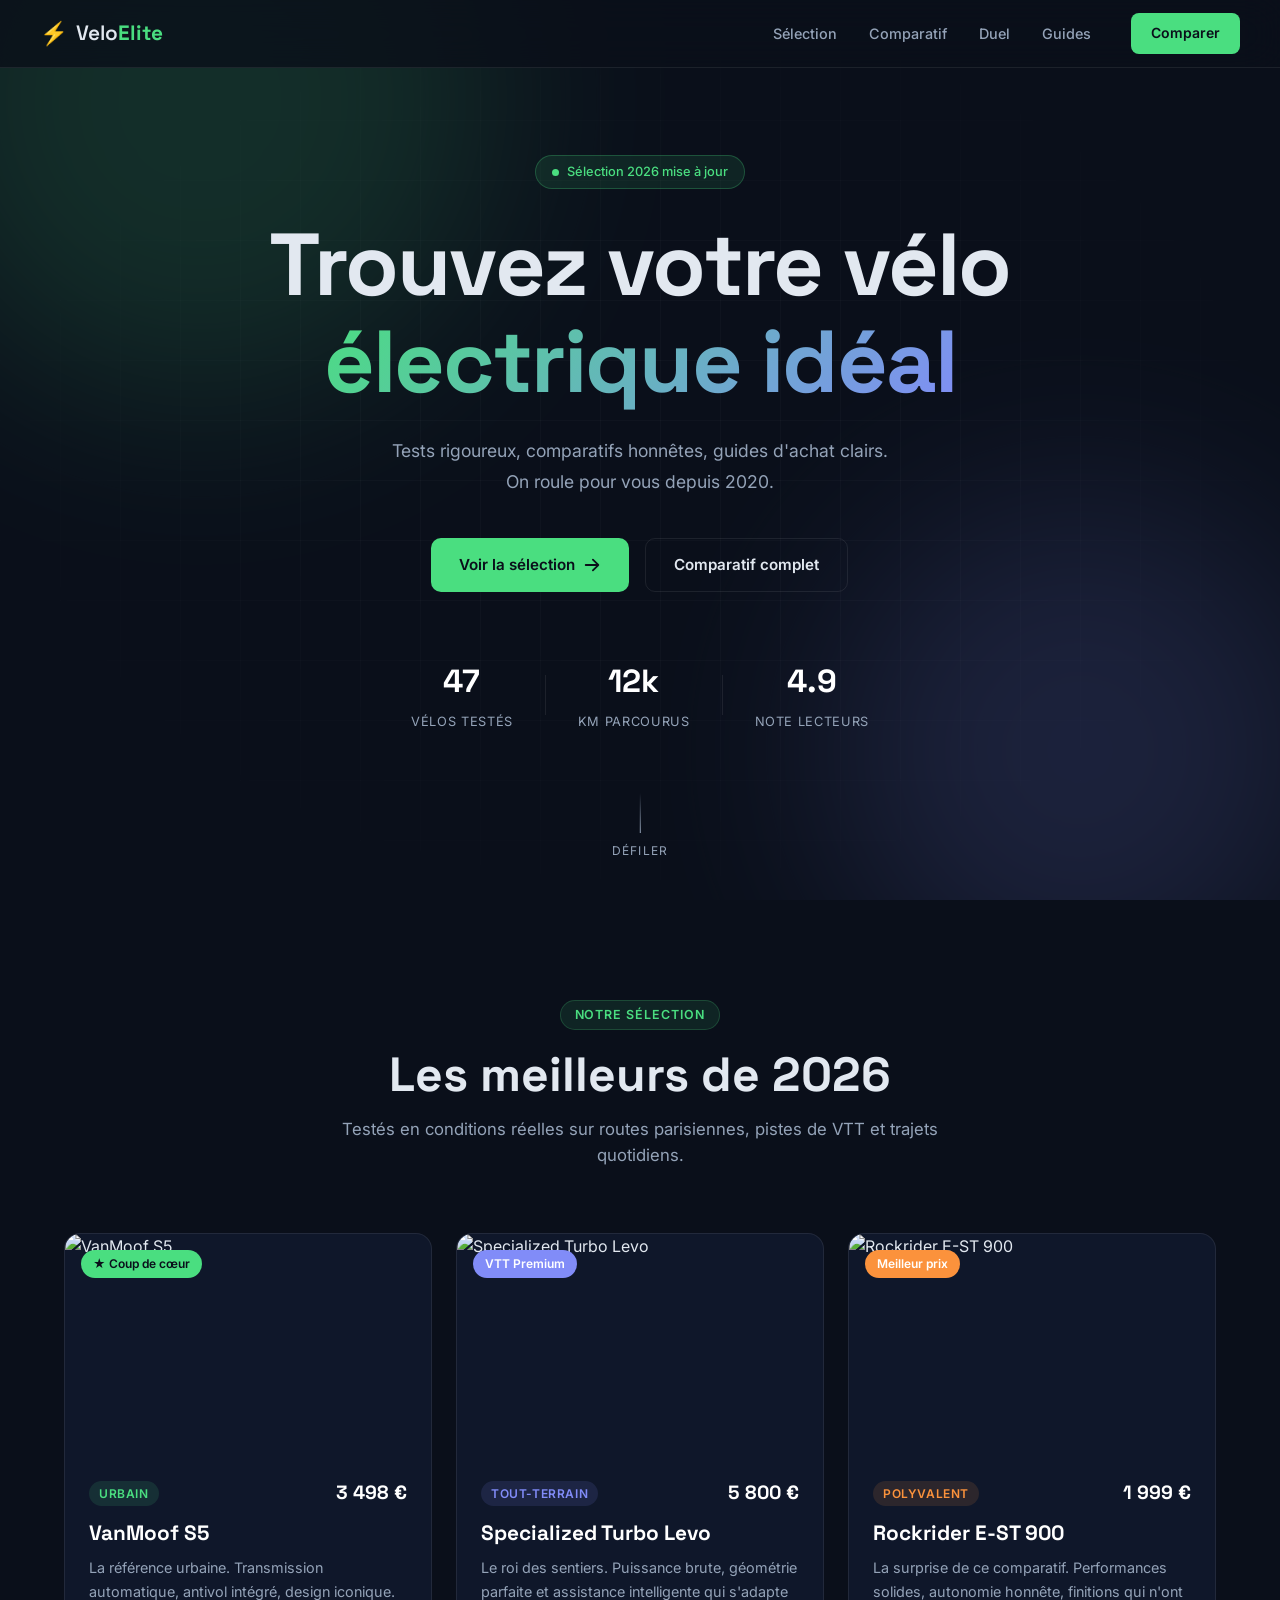
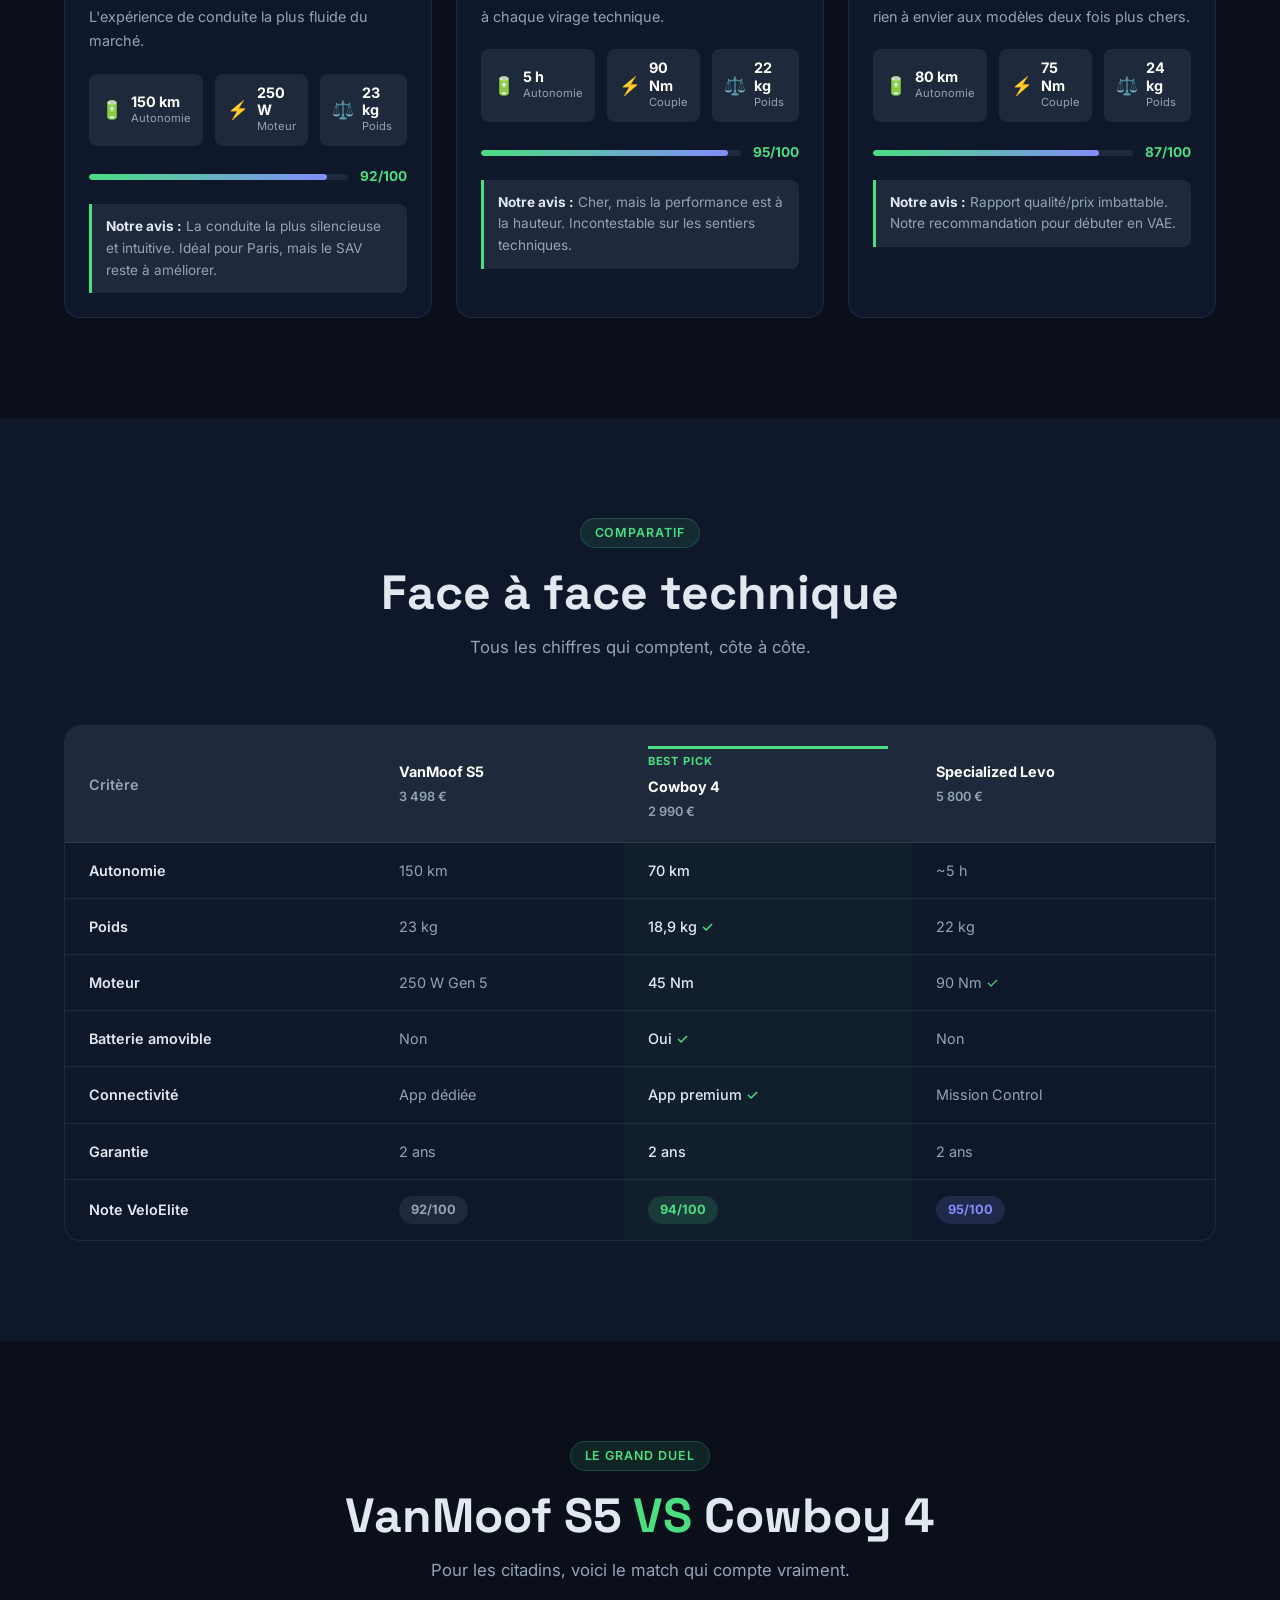
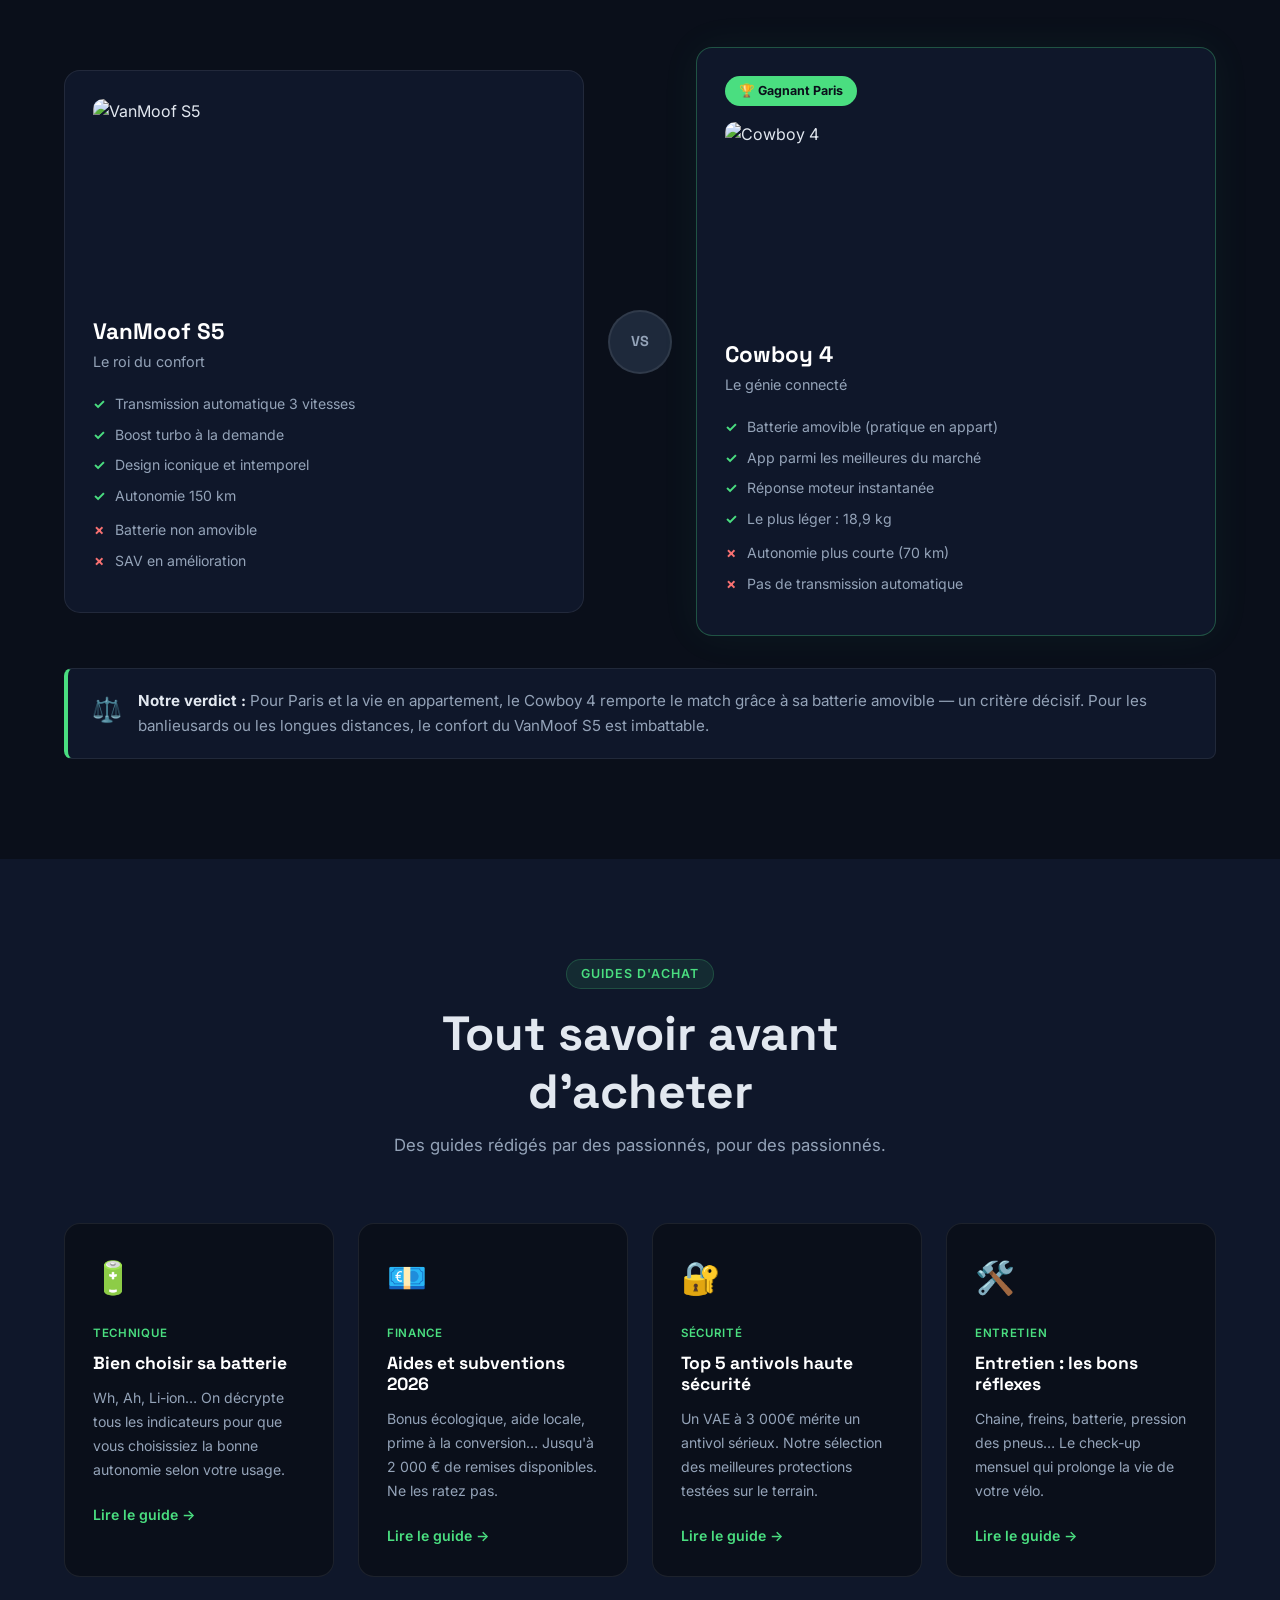
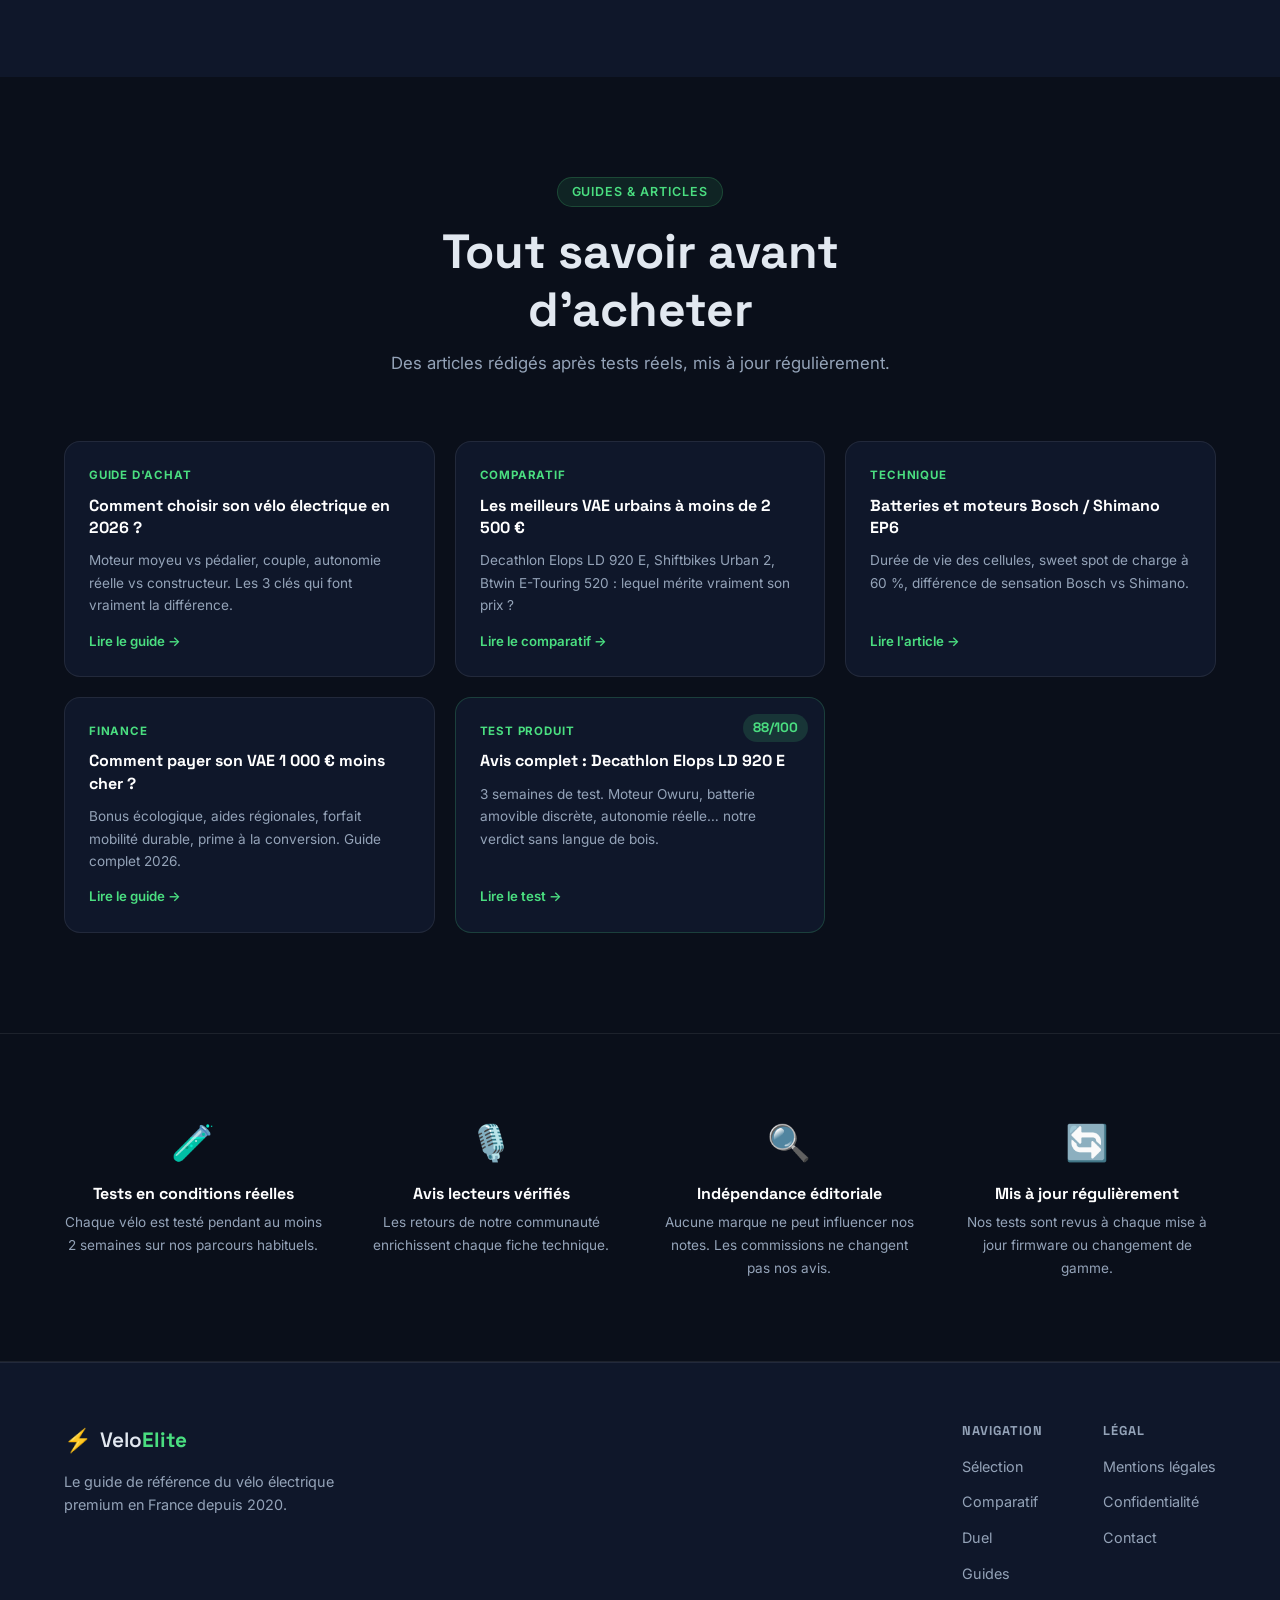
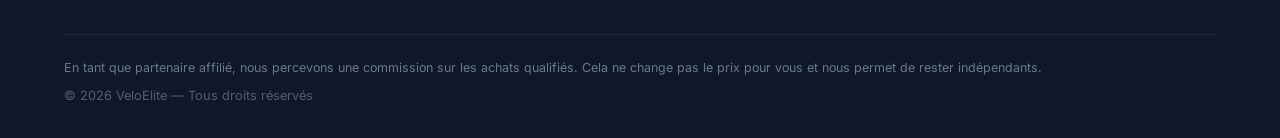
==== commit 1c55c82c: "Ajout des 5 articles corrigés et section blog sur l'index - 5 pages articles avec corrections (moteu" ====
--- a/index.html
+++ b/index.html
@@ -437,6 +437,57 @@
     </div>
   </section>
 
+  <!-- ARTICLES -->
+  <section class="section" id="articles">
+    <div class="container">
+      <div class="section-header reveal">
+        <span class="section-tag">Guides & Articles</span>
+        <h2>Tout savoir avant d'acheter</h2>
+        <p>Des articles rédigés après tests réels, mis à jour régulièrement.</p>
+      </div>
+
+      <div class="articles-grid">
+
+        <a href="article1.html" class="article-card reveal" data-delay="0">
+          <div class="article-card-tag">Guide d'achat</div>
+          <h3>Comment choisir son vélo électrique en 2026 ?</h3>
+          <p>Moteur moyeu vs pédalier, couple, autonomie réelle vs constructeur. Les 3 clés qui font vraiment la différence.</p>
+          <span class="article-card-link">Lire le guide →</span>
+        </a>
+
+        <a href="article2.html" class="article-card reveal" data-delay="100">
+          <div class="article-card-tag">Comparatif</div>
+          <h3>Les meilleurs VAE urbains à moins de 2 500 €</h3>
+          <p>Decathlon Elops LD 920 E, Shiftbikes Urban 2, Btwin E-Touring 520 : lequel mérite vraiment son prix ?</p>
+          <span class="article-card-link">Lire le comparatif →</span>
+        </a>
+
+        <a href="article3.html" class="article-card reveal" data-delay="200">
+          <div class="article-card-tag">Technique</div>
+          <h3>Batteries et moteurs Bosch / Shimano EP6</h3>
+          <p>Durée de vie des cellules, sweet spot de charge à 60 %, différence de sensation Bosch vs Shimano.</p>
+          <span class="article-card-link">Lire l'article →</span>
+        </a>
+
+        <a href="article4.html" class="article-card reveal" data-delay="0">
+          <div class="article-card-tag">Finance</div>
+          <h3>Comment payer son VAE 1 000 € moins cher ?</h3>
+          <p>Bonus écologique, aides régionales, forfait mobilité durable, prime à la conversion. Guide complet 2026.</p>
+          <span class="article-card-link">Lire le guide →</span>
+        </a>
+
+        <a href="article5.html" class="article-card reveal article-card-featured" data-delay="100">
+          <div class="article-card-tag">Test produit</div>
+          <div class="article-card-score">88/100</div>
+          <h3>Avis complet : Decathlon Elops LD 920 E</h3>
+          <p>3 semaines de test. Moteur Owuru, batterie amovible discrète, autonomie réelle… notre verdict sans langue de bois.</p>
+          <span class="article-card-link">Lire le test →</span>
+        </a>
+
+      </div>
+    </div>
+  </section>
+
   <!-- TRUST -->
   <section class="trust-section">
     <div class="container">
--- a/style.css
+++ b/style.css
@@ -290,7 +290,7 @@
   z-index: 1;
   text-align: center;
   max-width: 800px;
-  padding: 40px 24px;
+  padding: 40px 24px 120px;
 }
 
 .hero-badge {
@@ -899,6 +899,90 @@
 .guide-link span { display: inline-block; transition: transform 0.2s; }
 
 /* =============================================
+   ARTICLES GRID
+   ============================================= */
+
+.articles-grid {
+  display: grid;
+  grid-template-columns: repeat(3, 1fr);
+  gap: 20px;
+}
+
+.article-card {
+  display: flex;
+  flex-direction: column;
+  gap: 10px;
+  background: var(--bg2);
+  border: 1px solid var(--border);
+  border-radius: var(--radius);
+  padding: 24px;
+  transition: border-color 0.3s, transform 0.3s;
+  cursor: pointer;
+}
+
+.article-card:hover {
+  border-color: rgba(74,222,128,0.3);
+  transform: translateY(-4px);
+}
+
+.article-card-featured {
+  border-color: rgba(74,222,128,0.2);
+  position: relative;
+}
+
+.article-card-tag {
+  font-size: 0.72rem;
+  font-weight: 700;
+  text-transform: uppercase;
+  letter-spacing: 0.07em;
+  color: var(--green);
+}
+
+.article-card h3 {
+  font-size: 1rem;
+  color: var(--white);
+  line-height: 1.4;
+}
+
+.article-card p {
+  font-size: 0.85rem;
+  color: var(--muted);
+  line-height: 1.65;
+  flex: 1;
+}
+
+.article-card-link {
+  font-size: 0.83rem;
+  font-weight: 600;
+  color: var(--green);
+  margin-top: 4px;
+}
+
+.article-card-score {
+  position: absolute;
+  top: 16px; right: 16px;
+  background: rgba(74,222,128,0.15);
+  color: var(--green);
+  font-family: 'Space Grotesk', sans-serif;
+  font-size: 0.85rem;
+  font-weight: 700;
+  padding: 3px 10px;
+  border-radius: 100px;
+}
+
+@media (max-width: 900px) {
+  .articles-grid {
+    grid-template-columns: repeat(2, 1fr);
+  }
+}
+
+@media (max-width: 560px) {
+  .articles-grid {
+    grid-template-columns: 1fr;
+  }
+}
+
+/* =============================================
    TRUST
    ============================================= */
 
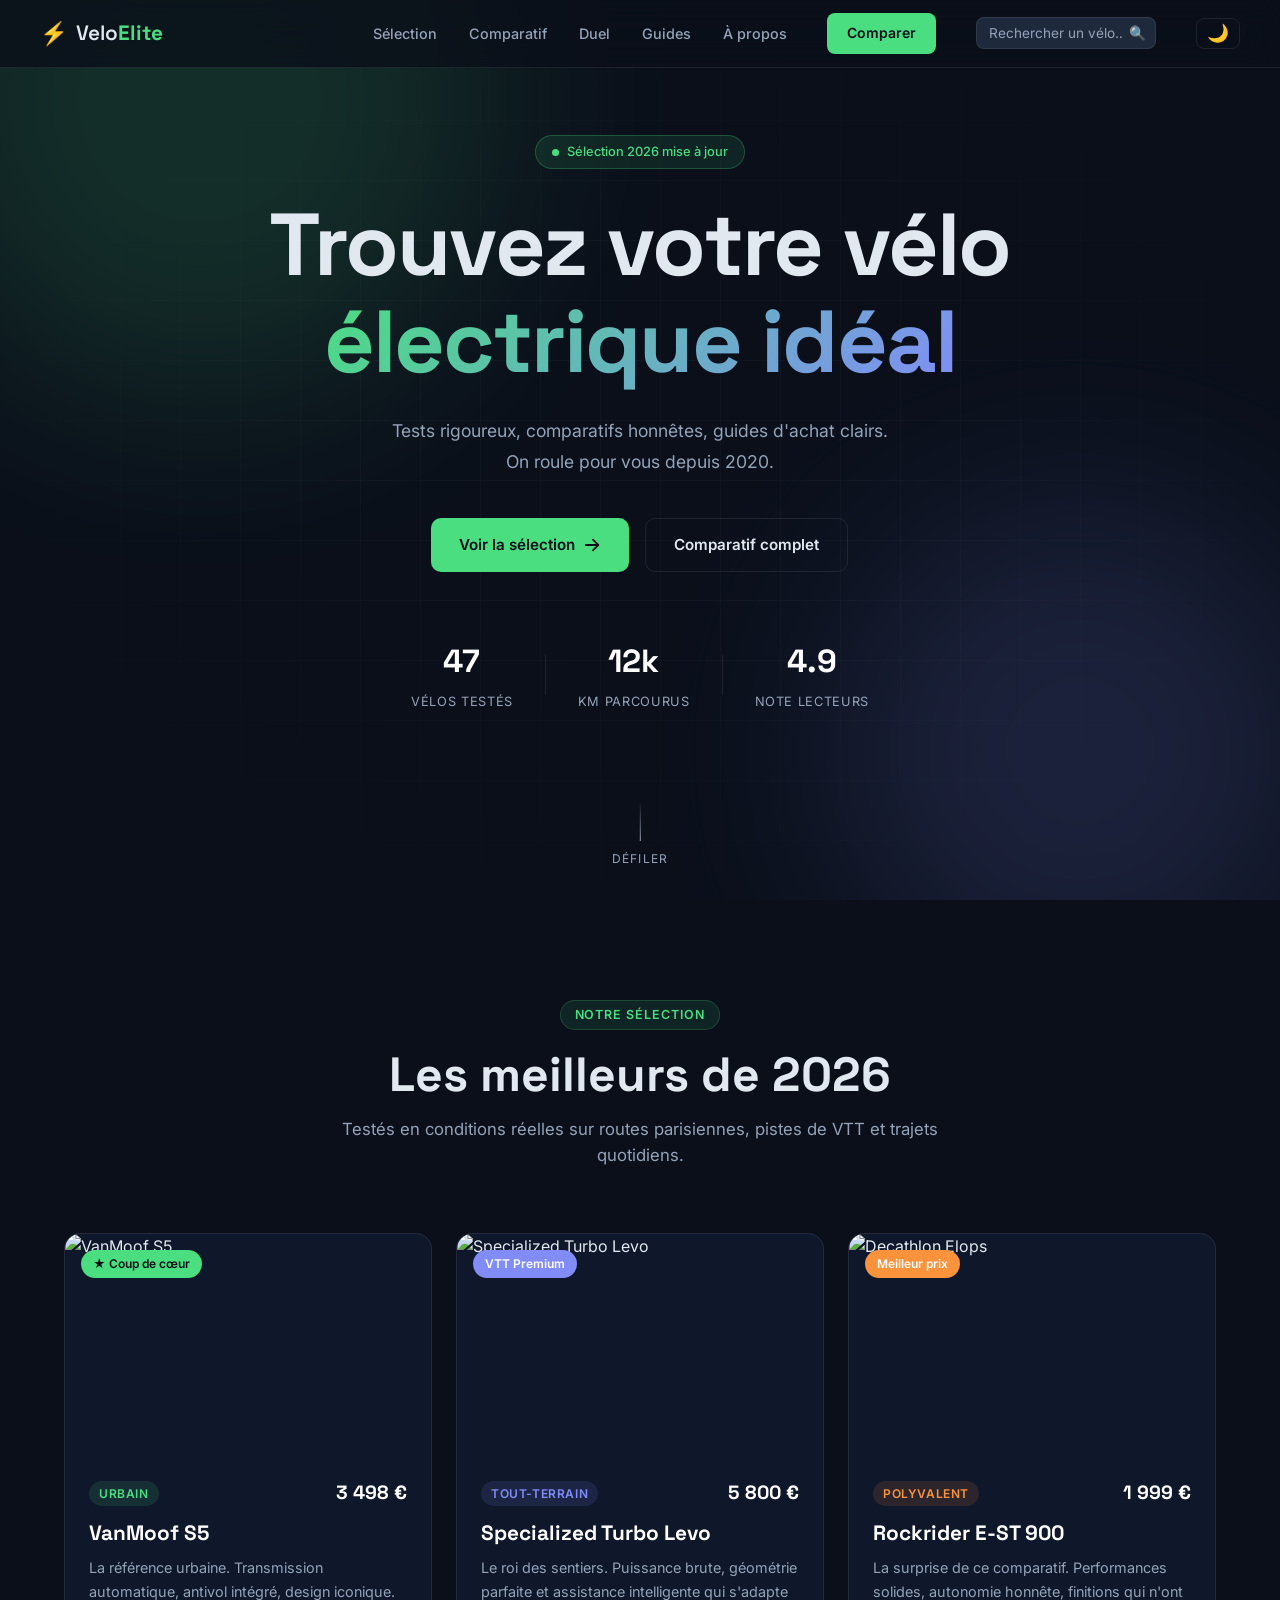
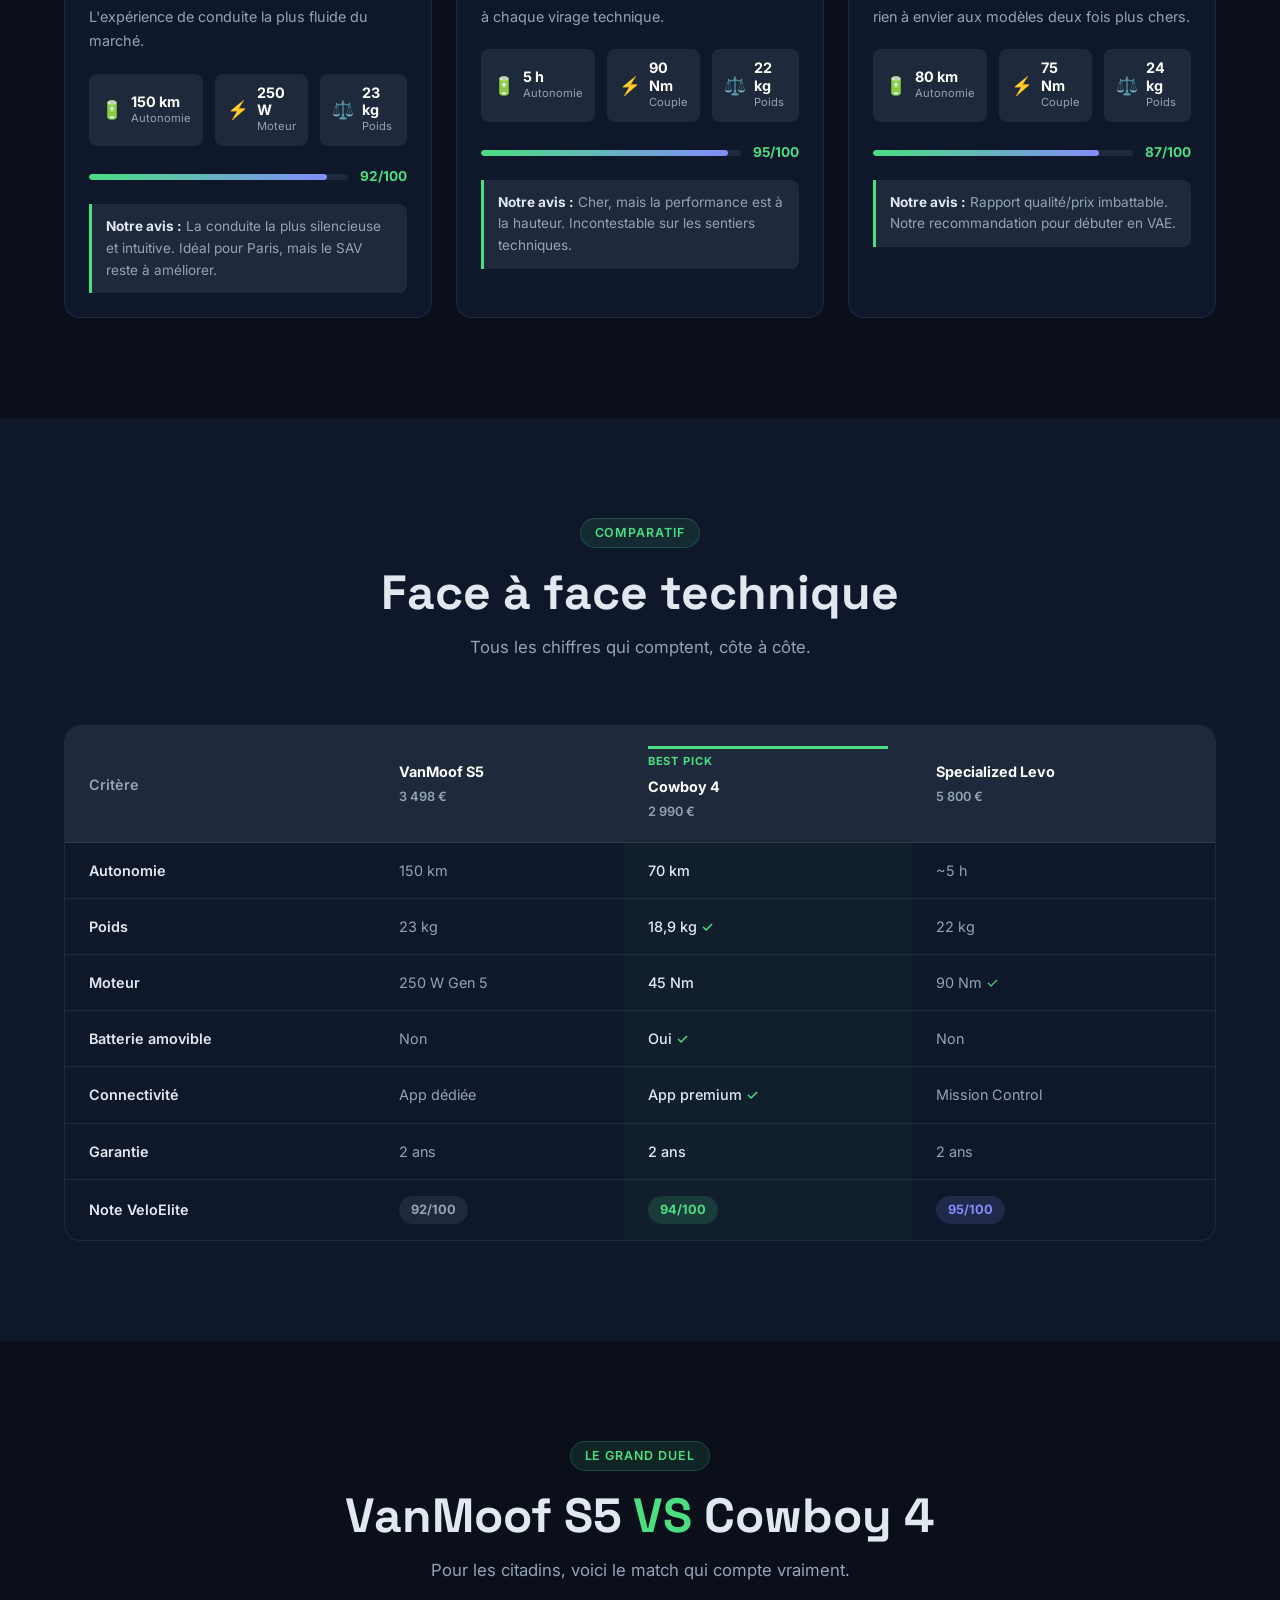
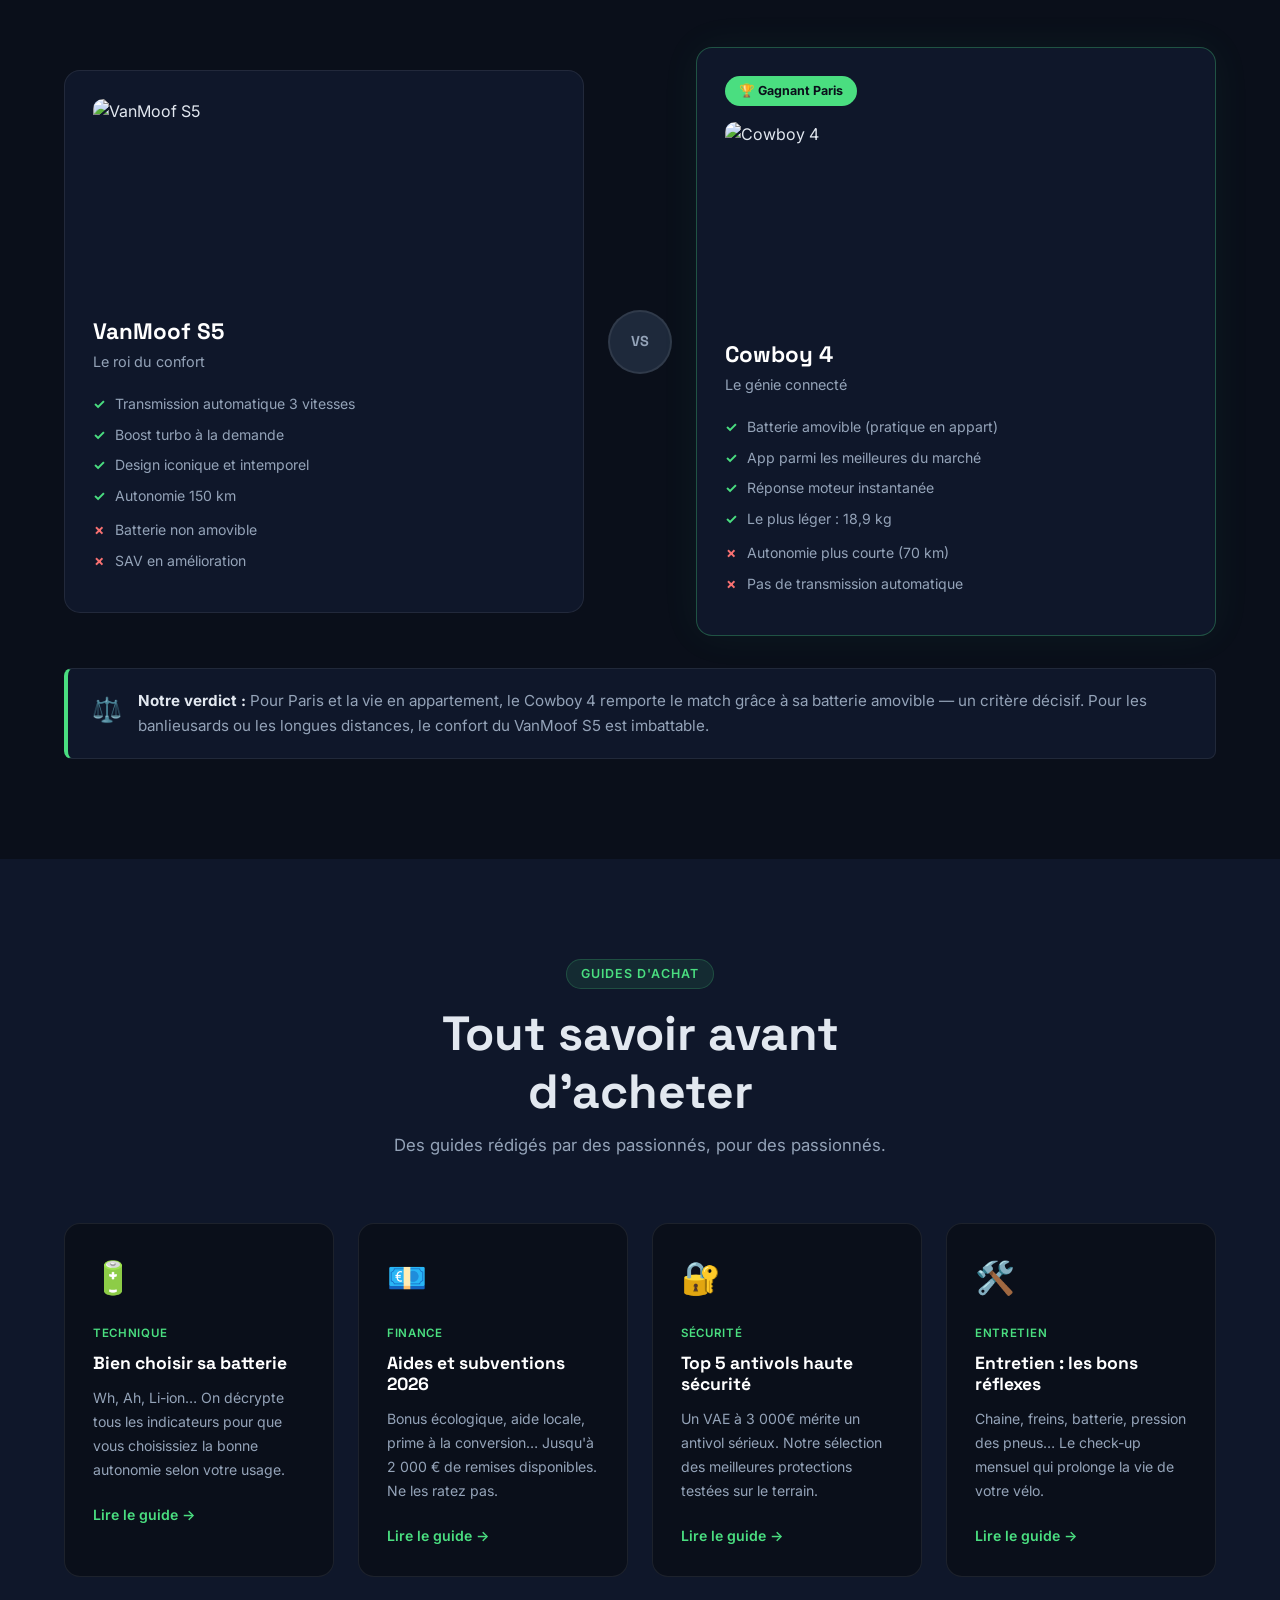
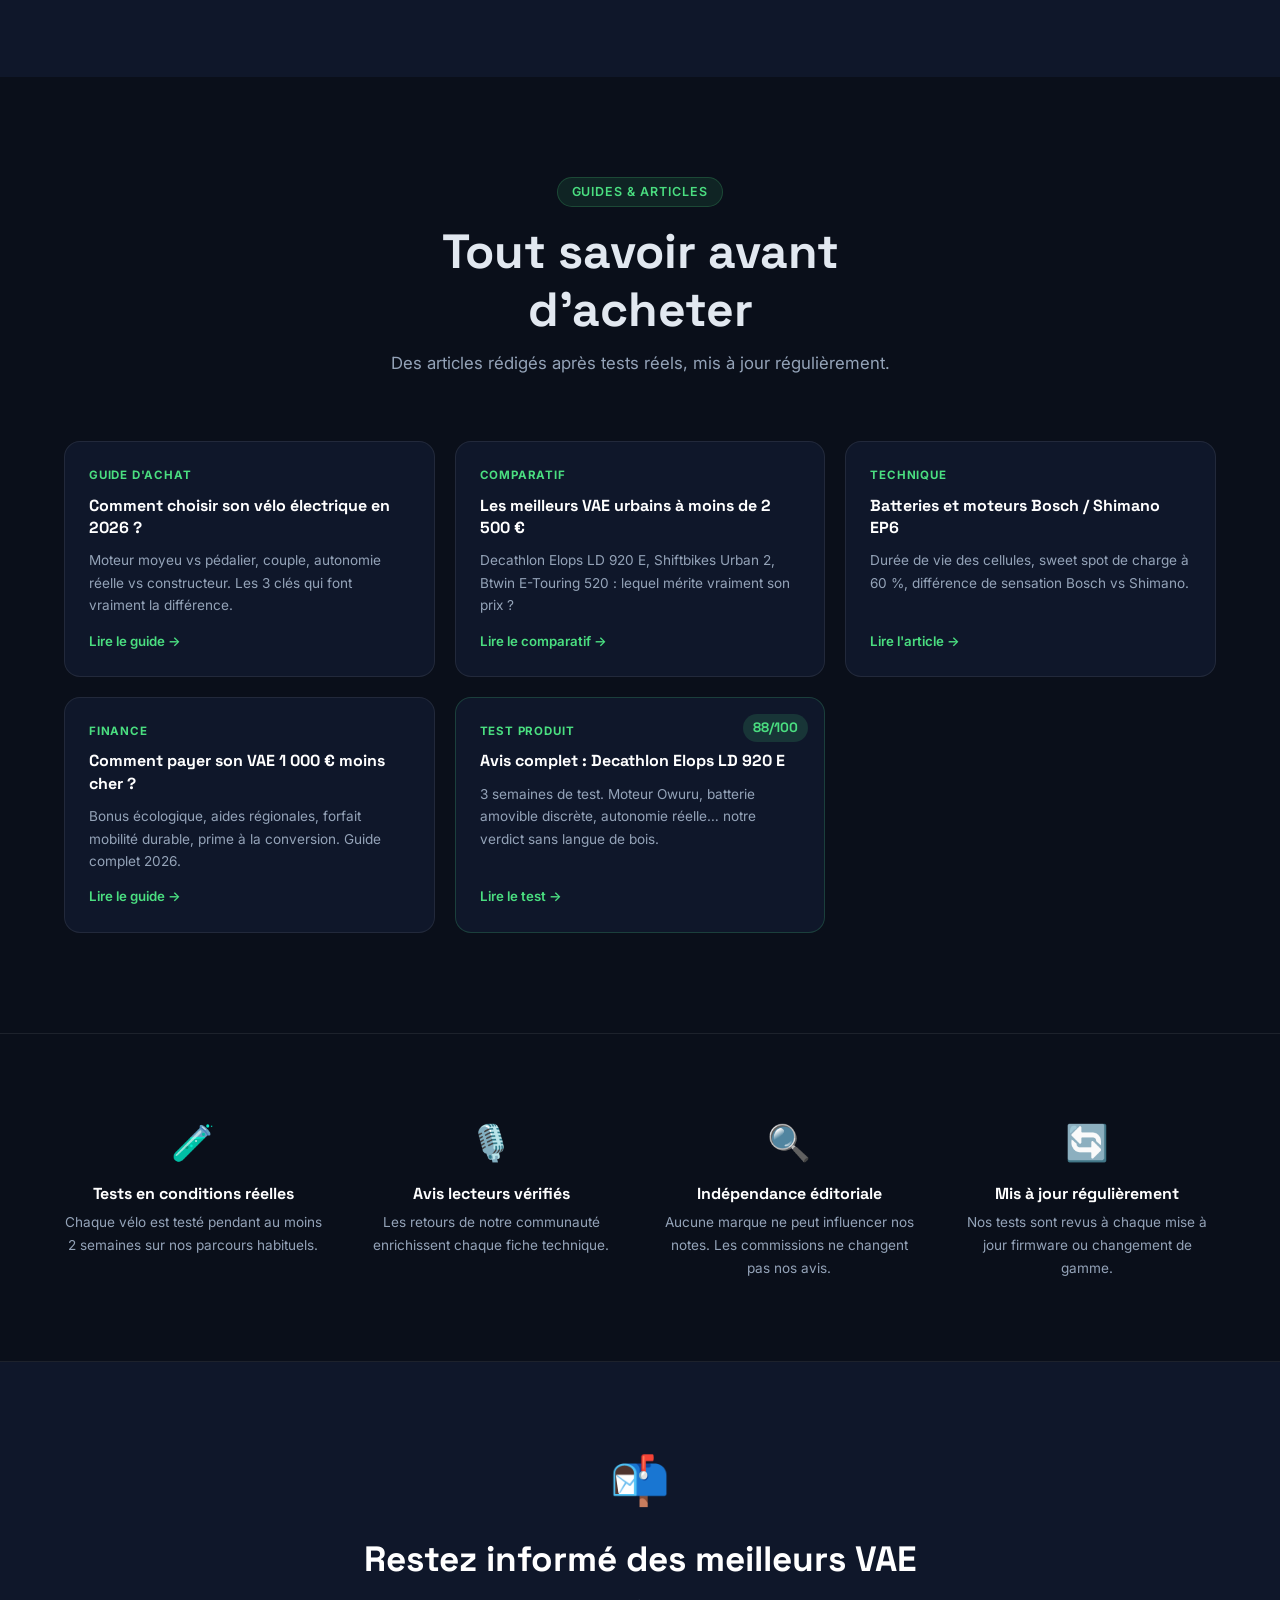
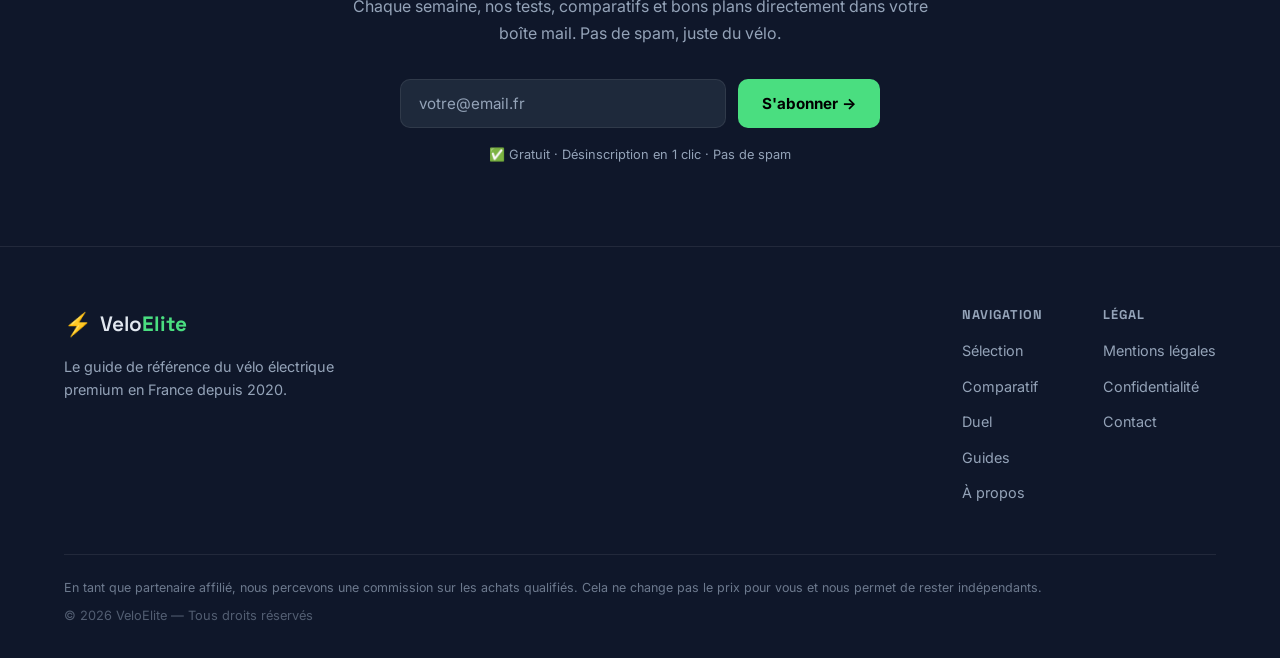
==== commit 8f263b73: "Refonte complète : SEO, pages légales, fonctionnalités et design Corrections : - Bug DÉFILER corrigé" ====
--- a/index.html
+++ b/index.html
@@ -8,6 +8,16 @@
   <link rel="preconnect" href="https://fonts.googleapis.com" />
   <link href="https://fonts.googleapis.com/css2?family=Inter:wght@300;400;500;600;700;800;900&family=Space+Grotesk:wght@400;500;600;700&display=swap" rel="stylesheet" />
   <link rel="stylesheet" href="style.css" />
+  <!-- Open Graph -->
+  <meta property="og:title" content="VeloElite — Les meilleurs vélos électriques 2026" />
+  <meta property="og:description" content="Comparatifs, tests et guides d'achat pour vélos électriques. Trouvez le VAE parfait en 2026." />
+  <meta property="og:type" content="website" />
+  <meta property="og:url" content="https://veloelite.fr" />
+  <meta property="og:image" content="https://images.unsplash.com/photo-1558618666-fcd25c85cd64?w=1200&q=80" />
+  <meta property="og:locale" content="fr_FR" />
+  <meta name="twitter:card" content="summary_large_image" />
+  <meta name="twitter:title" content="VeloElite — Les meilleurs vélos électriques 2026" />
+  <meta name="twitter:description" content="Comparatifs, tests et guides d'achat pour vélos électriques. Trouvez le VAE parfait en 2026." />
 </head>
 <body>
 
@@ -23,10 +33,19 @@
         <li><a href="#comparatif">Comparatif</a></li>
         <li><a href="#duel">Duel</a></li>
         <li><a href="#guides">Guides</a></li>
+        <li><a href="a-propos.html">À propos</a></li>
       </ul>
       <a href="#comparatif" class="nav-cta">Comparer</a>
       <button class="burger" id="burger" aria-label="Menu">
         <span></span><span></span><span></span>
+      </button>
+      <div class="nav-search" id="navSearch">
+        <input type="text" class="nav-search-input" id="navSearchInput" placeholder="Rechercher un vélo…" aria-label="Recherche" />
+        <span class="nav-search-icon">🔍</span>
+        <div class="search-results" id="searchResults"></div>
+      </div>
+      <button class="theme-toggle" id="themeToggle" aria-label="Changer de thème" title="Mode clair / sombre">
+        <span class="theme-icon">🌙</span>
       </button>
     </div>
   </nav>
@@ -38,6 +57,7 @@
       <li><a href="#comparatif">Comparatif</a></li>
       <li><a href="#duel">Duel</a></li>
       <li><a href="#guides">Guides</a></li>
+      <li><a href="a-propos.html">À propos</a></li>
     </ul>
   </div>
 
@@ -105,7 +125,7 @@
         <div class="bike-card reveal" data-delay="0">
           <div class="card-badge coup-coeur">★ Coup de cœur</div>
           <div class="card-image">
-            <img src="https://placehold.co/480x280/0f172a/4ade80?text=VanMoof+S5" alt="VanMoof S5" />
+            <img src="https://images.unsplash.com/photo-1558618666-fcd25c85cd64?w=480&q=80" alt="VanMoof S5" />
           </div>
           <div class="card-body">
             <div class="card-meta">
@@ -152,7 +172,7 @@
         <div class="bike-card reveal" data-delay="100">
           <div class="card-badge vtt">VTT Premium</div>
           <div class="card-image">
-            <img src="https://placehold.co/480x280/0f172a/818cf8?text=Specialized+Turbo+Levo" alt="Specialized Turbo Levo" />
+            <img src="https://images.unsplash.com/photo-1571068316344-75bc76f77890?w=480&q=80" alt="Specialized Turbo Levo" />
           </div>
           <div class="card-body">
             <div class="card-meta">
@@ -199,7 +219,7 @@
         <div class="bike-card reveal" data-delay="200">
           <div class="card-badge budget">Meilleur prix</div>
           <div class="card-image">
-            <img src="https://placehold.co/480x280/0f172a/fb923c?text=Rockrider+E-ST+900" alt="Rockrider E-ST 900" />
+            <img src="https://images.unsplash.com/photo-1485965120184-e220f721d03e?w=480&q=80" alt="Decathlon Elops" />
           </div>
           <div class="card-body">
             <div class="card-meta">
@@ -343,7 +363,7 @@
       <div class="duel-wrapper reveal">
         <div class="duel-card">
           <div class="duel-img">
-            <img src="https://placehold.co/400x220/0f172a/4ade80?text=VanMoof+S5" alt="VanMoof S5" />
+            <img src="https://images.unsplash.com/photo-1507035895480-2b3156c31fc8?w=400&q=80" alt="VanMoof S5" />
           </div>
           <h3>VanMoof S5</h3>
           <p class="duel-sub">Le roi du confort</p>
@@ -366,7 +386,7 @@
         <div class="duel-card duel-winner">
           <div class="winner-badge">🏆 Gagnant Paris</div>
           <div class="duel-img">
-            <img src="https://placehold.co/400x220/0f172a/818cf8?text=Cowboy+4" alt="Cowboy 4" />
+            <img src="https://images.unsplash.com/photo-1526401485004-46910ecc8e51?w=400&q=80" alt="Cowboy 4" />
           </div>
           <h3>Cowboy 4</h3>
           <p class="duel-sub">Le génie connecté</p>
@@ -516,6 +536,22 @@
     </div>
   </section>
 
+  <!-- NEWSLETTER -->
+  <section class="section newsletter-section">
+    <div class="container">
+      <div class="newsletter-box reveal">
+        <div class="newsletter-icon">📬</div>
+        <h2>Restez informé des meilleurs VAE</h2>
+        <p>Chaque semaine, nos tests, comparatifs et bons plans directement dans votre boîte mail. Pas de spam, juste du vélo.</p>
+        <form class="newsletter-form" id="newsletterForm" novalidate>
+          <input type="email" placeholder="votre@email.fr" class="newsletter-input" id="newsletterEmail" required />
+          <button type="submit" class="newsletter-btn">S'abonner →</button>
+        </form>
+        <p class="newsletter-note" id="newsletterNote">✅ Gratuit · Désinscription en 1 clic · Pas de spam</p>
+      </div>
+    </div>
+  </section>
+
   <!-- FOOTER -->
   <footer class="footer">
     <div class="container">
@@ -535,14 +571,15 @@
               <li><a href="#comparatif">Comparatif</a></li>
               <li><a href="#duel">Duel</a></li>
               <li><a href="#guides">Guides</a></li>
+              <li><a href="a-propos.html">À propos</a></li>
             </ul>
           </div>
           <div class="footer-col">
             <h5>Légal</h5>
             <ul>
-              <li><a href="#">Mentions légales</a></li>
-              <li><a href="#">Confidentialité</a></li>
-              <li><a href="#">Contact</a></li>
+              <li><a href="mentions-legales.html">Mentions légales</a></li>
+              <li><a href="confidentialite.html">Confidentialité</a></li>
+              <li><a href="contact.html">Contact</a></li>
             </ul>
           </div>
         </div>
--- a/style.css
+++ b/style.css
@@ -21,6 +21,53 @@
   --shadow:  0 25px 50px rgba(0,0,0,0.4);
 }
 
+/* Light mode */
+[data-theme="light"] {
+  --bg:      #f8fafc;
+  --bg2:     #f1f5f9;
+  --bg3:     #e2e8f0;
+  --border:  rgba(0,0,0,0.1);
+  --text:    #334155;
+  --muted:   #64748b;
+  --white:   #0a0f1a;
+  --shadow:  0 25px 50px rgba(0,0,0,0.12);
+}
+[data-theme="light"] .nav {
+  background: rgba(248,250,252,0.92);
+}
+[data-theme="light"] .nav.scrolled {
+  background: rgba(248,250,252,0.98);
+}
+[data-theme="light"] .hero {
+  background: linear-gradient(135deg, #f0fdf4 0%, #eff6ff 100%);
+}
+[data-theme="light"] .hero-grid {
+  opacity: 0.3;
+}
+[data-theme="light"] .hero-orb-1 { opacity: 0.15; }
+[data-theme="light"] .hero-orb-2 { opacity: 0.15; }
+[data-theme="light"] .gradient-text {
+  background: linear-gradient(135deg, #16a34a 0%, #4f46e5 100%);
+  -webkit-background-clip: text;
+  background-clip: text;
+  -webkit-text-fill-color: transparent;
+}
+[data-theme="light"] .hero-title { color: #0f172a; }
+[data-theme="light"] .section-dark { background: var(--bg2); }
+[data-theme="light"] .bike-card,
+[data-theme="light"] .guide-card,
+[data-theme="light"] .trust-item,
+[data-theme="light"] .article-card {
+  background: #ffffff;
+  border-color: rgba(0,0,0,0.08);
+}
+[data-theme="light"] .footer {
+  background: #0a0f1a;
+  color: #e2e8f0;
+}
+[data-theme="light"] .newsletter-section { background: var(--bg2); }
+[data-theme="light"] .newsletter-input { background: #ffffff; }
+
 html { scroll-behavior: smooth; }
 
 body {
@@ -197,6 +244,22 @@
   background: var(--bg3);
 }
 
+.theme-toggle {
+  background: none;
+  border: 1px solid var(--border);
+  border-radius: 8px;
+  padding: 6px 10px;
+  cursor: pointer;
+  font-size: 1.1rem;
+  line-height: 1;
+  transition: border-color 0.2s, background 0.2s;
+  color: inherit;
+}
+.theme-toggle:hover {
+  border-color: var(--green);
+  background: var(--bg3);
+}
+
 /* =============================================
    BUTTONS
    ============================================= */
@@ -290,7 +353,7 @@
   z-index: 1;
   text-align: center;
   max-width: 800px;
-  padding: 40px 24px 120px;
+  padding: 40px 24px 160px;
 }
 
 .hero-badge {
@@ -374,7 +437,7 @@
 
 .hero-scroll {
   position: absolute;
-  bottom: 40px;
+  bottom: 32px;
   left: 50%;
   transform: translateX(-50%);
   display: flex;
@@ -434,16 +497,21 @@
    REVEAL ANIMATIONS
    ============================================= */
 
+/* Reveal animations */
 .reveal {
   opacity: 0;
-  transform: translateY(30px);
-  transition: opacity 0.6s ease, transform 0.6s ease;
-}
-
+  transform: translateY(28px);
+  transition: opacity 0.65s cubic-bezier(0.22, 1, 0.36, 1),
+              transform 0.65s cubic-bezier(0.22, 1, 0.36, 1);
+}
 .reveal.visible {
   opacity: 1;
   transform: translateY(0);
 }
+.reveal[data-delay="100"] { transition-delay: 0.1s; }
+.reveal[data-delay="200"] { transition-delay: 0.2s; }
+.reveal[data-delay="300"] { transition-delay: 0.3s; }
+.reveal[data-delay="400"] { transition-delay: 0.4s; }
 
 /* =============================================
    BIKE CARDS
@@ -1093,6 +1161,85 @@
 }
 
 /* =============================================
+   NEWSLETTER
+   ============================================= */
+
+.newsletter-section { background: var(--bg2); padding: 80px 0; }
+
+.newsletter-box {
+  max-width: 600px;
+  margin: 0 auto;
+  text-align: center;
+}
+
+.newsletter-icon {
+  font-size: 3rem;
+  margin-bottom: 20px;
+}
+
+.newsletter-box h2 {
+  font-size: clamp(1.6rem, 3vw, 2.2rem);
+  margin-bottom: 12px;
+  color: var(--white);
+}
+
+.newsletter-box p {
+  color: var(--muted);
+  margin-bottom: 32px;
+  line-height: 1.7;
+}
+
+.newsletter-form {
+  display: flex;
+  gap: 12px;
+  max-width: 480px;
+  margin: 0 auto 16px;
+}
+
+.newsletter-input {
+  flex: 1;
+  background: var(--bg3);
+  border: 1px solid var(--border);
+  border-radius: 10px;
+  padding: 14px 18px;
+  font-size: 0.95rem;
+  color: var(--text);
+  font-family: inherit;
+  outline: none;
+  transition: border-color 0.2s;
+}
+
+.newsletter-input:focus { border-color: var(--green); }
+.newsletter-input::placeholder { color: var(--muted); }
+
+.newsletter-btn {
+  background: var(--green);
+  color: #000;
+  border: none;
+  border-radius: 10px;
+  padding: 14px 24px;
+  font-size: 0.95rem;
+  font-weight: 700;
+  cursor: pointer;
+  font-family: inherit;
+  white-space: nowrap;
+  transition: opacity 0.2s, transform 0.15s;
+}
+
+.newsletter-btn:hover { opacity: 0.88; transform: translateY(-1px); }
+
+.newsletter-note {
+  font-size: 0.8rem;
+  color: var(--muted);
+  margin-bottom: 0 !important;
+}
+
+@media (max-width: 480px) {
+  .newsletter-form { flex-direction: column; }
+  .newsletter-btn { width: 100%; }
+}
+
+/* =============================================
    RESPONSIVE
    ============================================= */
 
@@ -1113,17 +1260,20 @@
 }
 
 @media (max-width: 768px) {
-  .nav-links, .nav-cta {
-    display: none;
-  }
-
-  .burger {
-    display: flex;
-  }
-
-  .cards-grid {
-    grid-template-columns: 1fr;
-  }
+  .nav-links { display: none; }
+  .nav-cta { display: none; }
+  .theme-toggle { margin-left: auto; }
+  .burger { display: flex; }
+
+  .cards-grid { grid-template-columns: 1fr; }
+  .guides-grid { grid-template-columns: 1fr; }
+  .articles-grid { grid-template-columns: 1fr; }
+  .comparatif-table { font-size: 0.8rem; }
+  .duel-grid { flex-direction: column; }
+  .trust-grid { grid-template-columns: 1fr; }
+
+  .footer-top { flex-direction: column; gap: 32px; }
+  .footer-links { flex-direction: column; gap: 24px; }
 
   .hero-stats {
     gap: 20px;
@@ -1138,11 +1288,6 @@
   }
 
   .card-specs {
-    flex-wrap: wrap;
-  }
-
-  .footer-links {
-    gap: 32px;
     flex-wrap: wrap;
   }
 
@@ -1178,3 +1323,74 @@
     gap: 32px;
   }
 }
+
+/* =============================================
+   SEARCH
+   ============================================= */
+.nav-search {
+  position: relative;
+  display: flex;
+  align-items: center;
+}
+.nav-search-input {
+  width: 180px;
+  background: var(--bg3);
+  border: 1px solid var(--border);
+  border-radius: 8px;
+  padding: 7px 32px 7px 12px;
+  font-size: 0.85rem;
+  color: var(--text);
+  font-family: inherit;
+  outline: none;
+  transition: width 0.3s, border-color 0.2s;
+}
+.nav-search-input:focus {
+  border-color: var(--green);
+  width: 220px;
+}
+.nav-search-input::placeholder { color: var(--muted); }
+.nav-search-icon {
+  position: absolute;
+  right: 10px;
+  font-size: 0.85rem;
+  pointer-events: none;
+}
+.search-results {
+  position: absolute;
+  top: calc(100% + 8px);
+  left: 0;
+  right: 0;
+  background: var(--bg2);
+  border: 1px solid var(--border);
+  border-radius: 10px;
+  overflow: hidden;
+  box-shadow: var(--shadow);
+  display: none;
+  z-index: 200;
+  min-width: 280px;
+}
+.search-results.active { display: block; }
+.search-result-item {
+  display: flex;
+  align-items: center;
+  gap: 10px;
+  padding: 12px 16px;
+  font-size: 0.875rem;
+  color: var(--text);
+  cursor: pointer;
+  transition: background 0.15s;
+  border-bottom: 1px solid var(--border);
+  text-decoration: none;
+}
+.search-result-item:last-child { border-bottom: none; }
+.search-result-item:hover { background: var(--bg3); color: var(--green); }
+.search-result-icon { font-size: 1.1rem; flex-shrink: 0; }
+.search-empty {
+  padding: 16px;
+  text-align: center;
+  font-size: 0.85rem;
+  color: var(--muted);
+}
+@media (max-width: 900px) {
+  .nav-search { display: none; }
+}
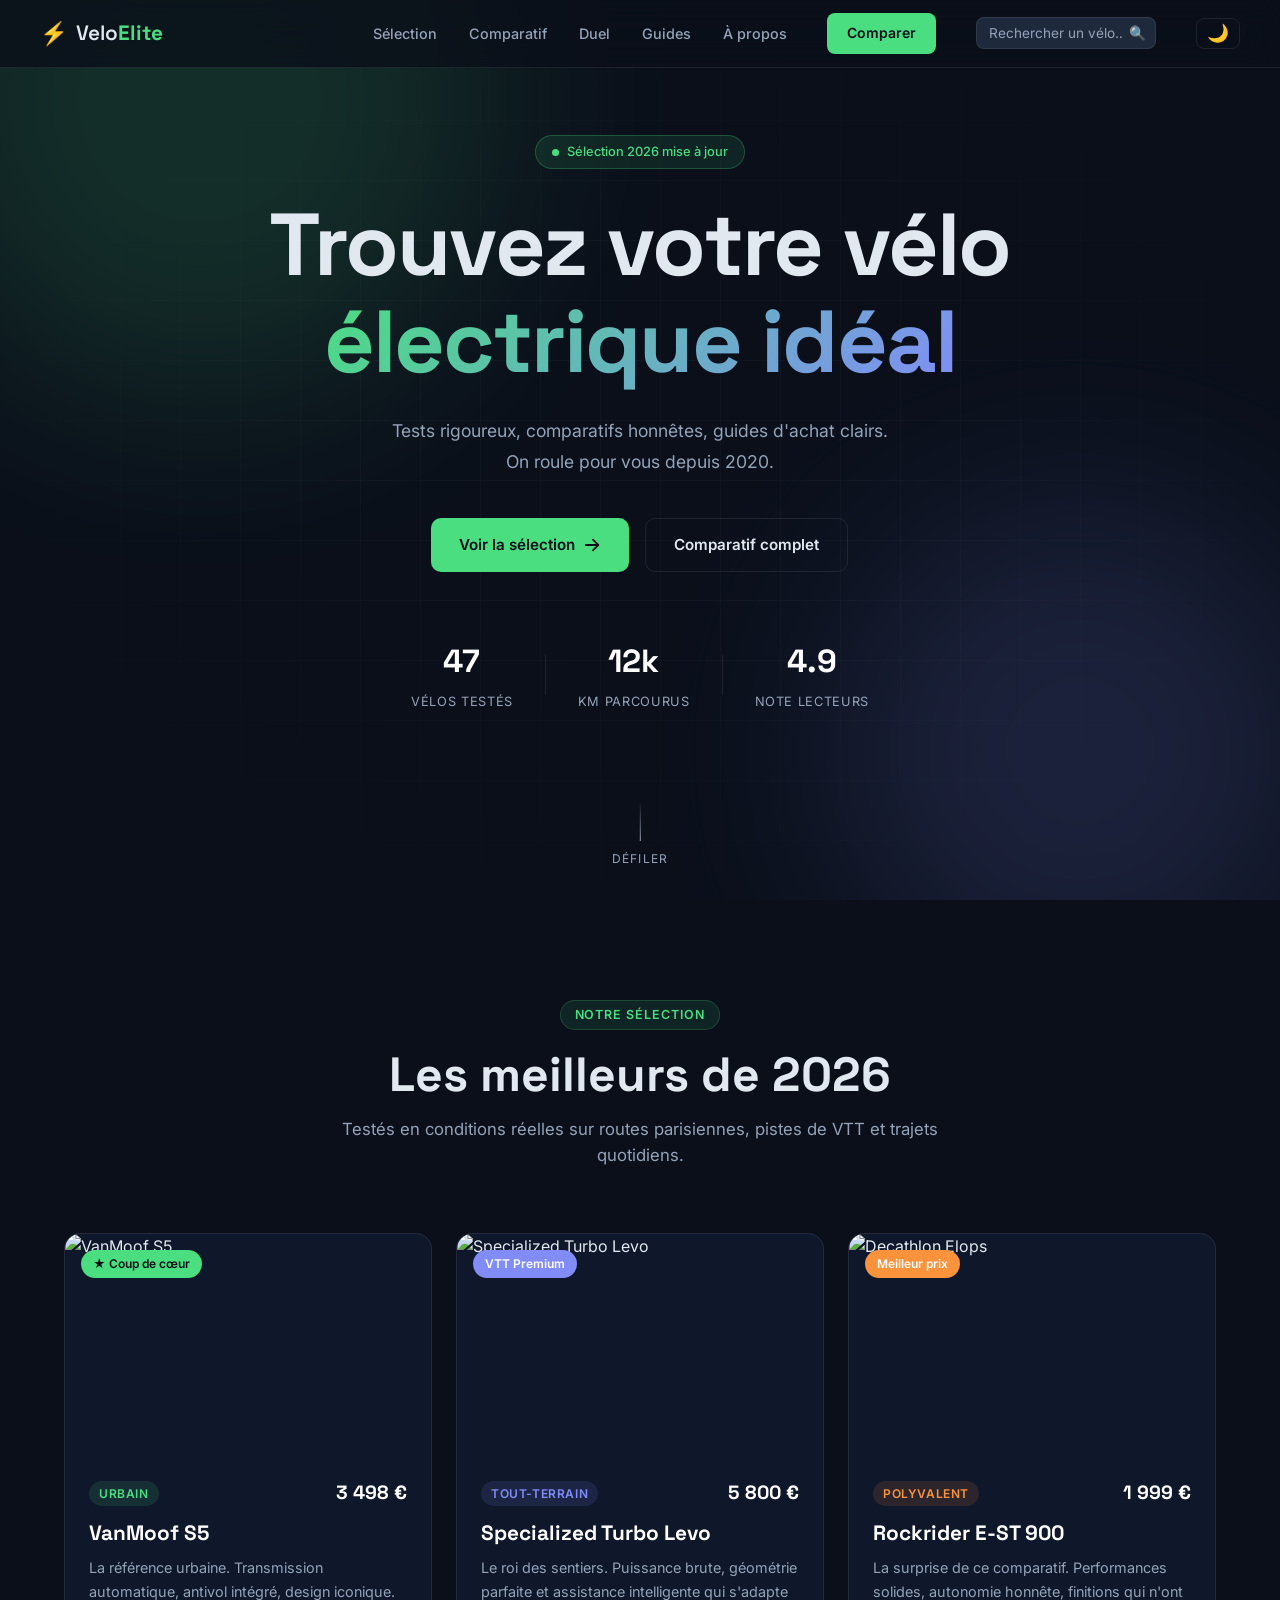
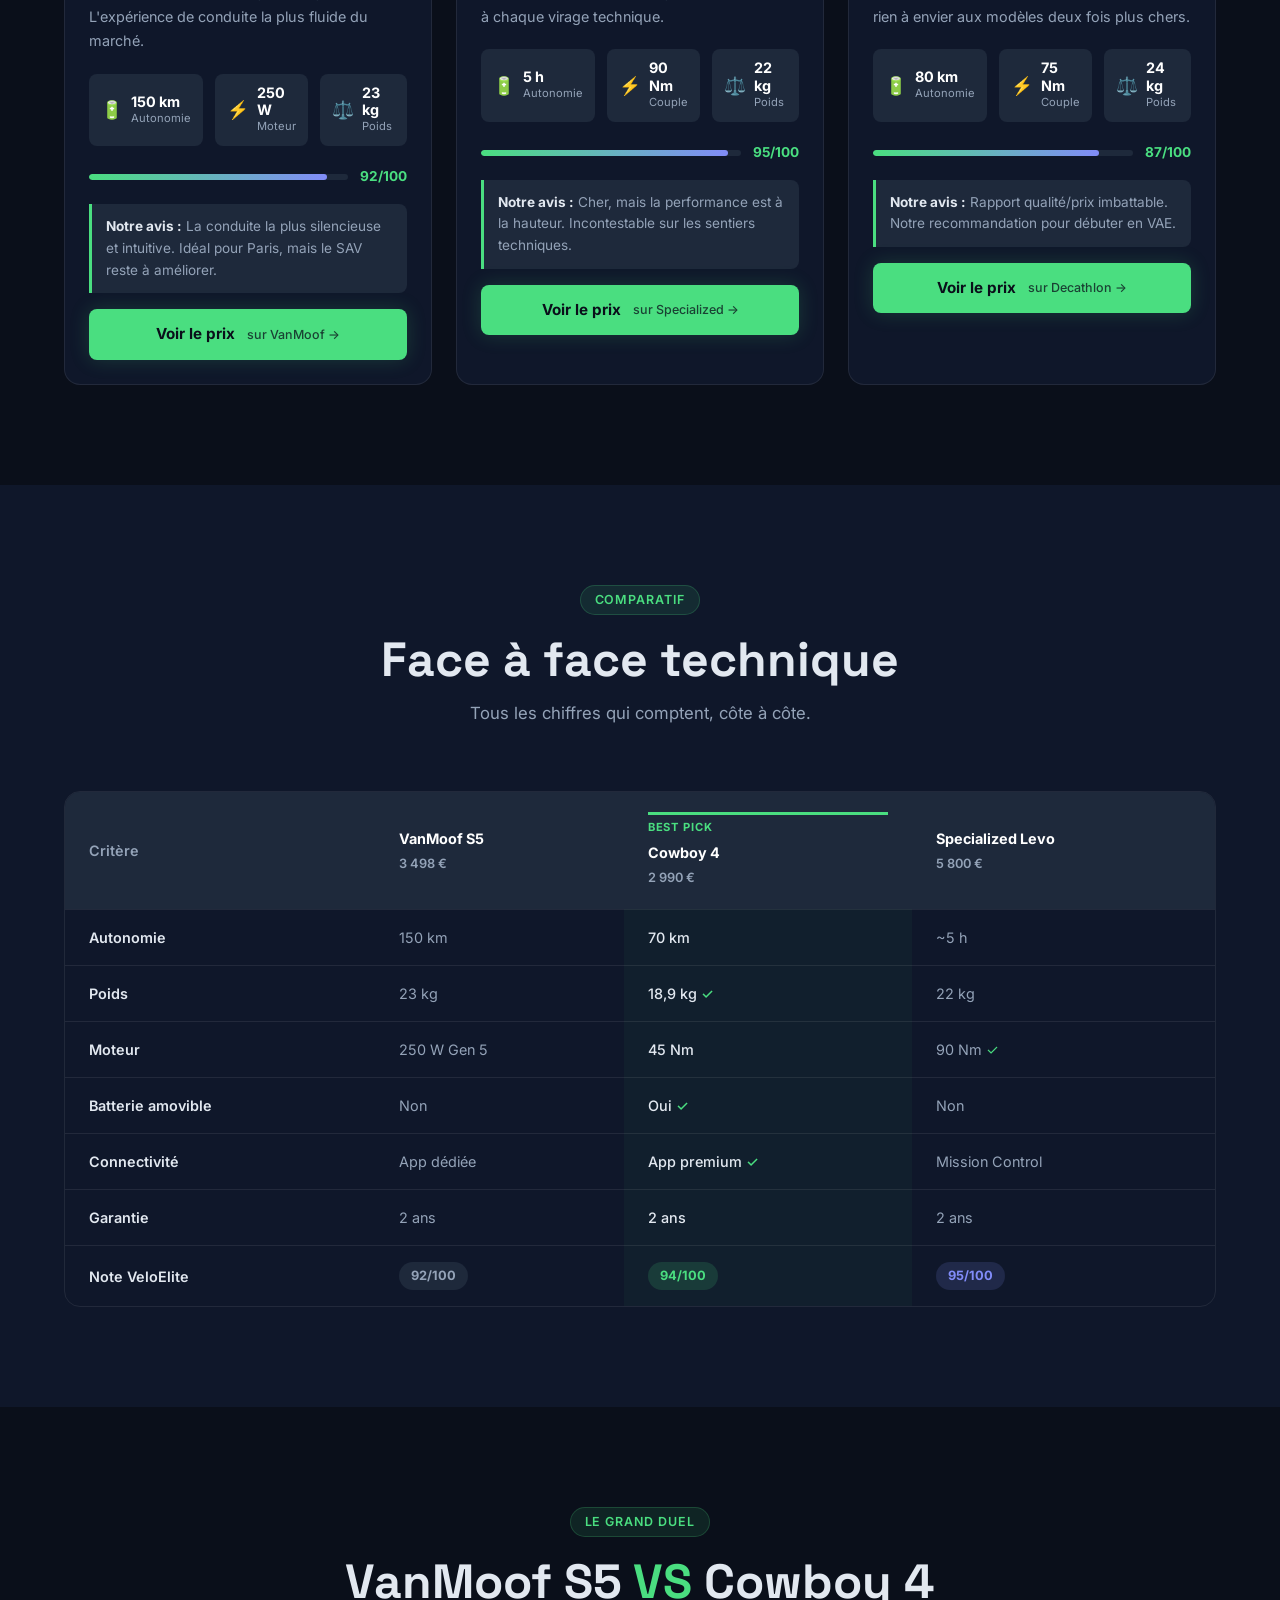
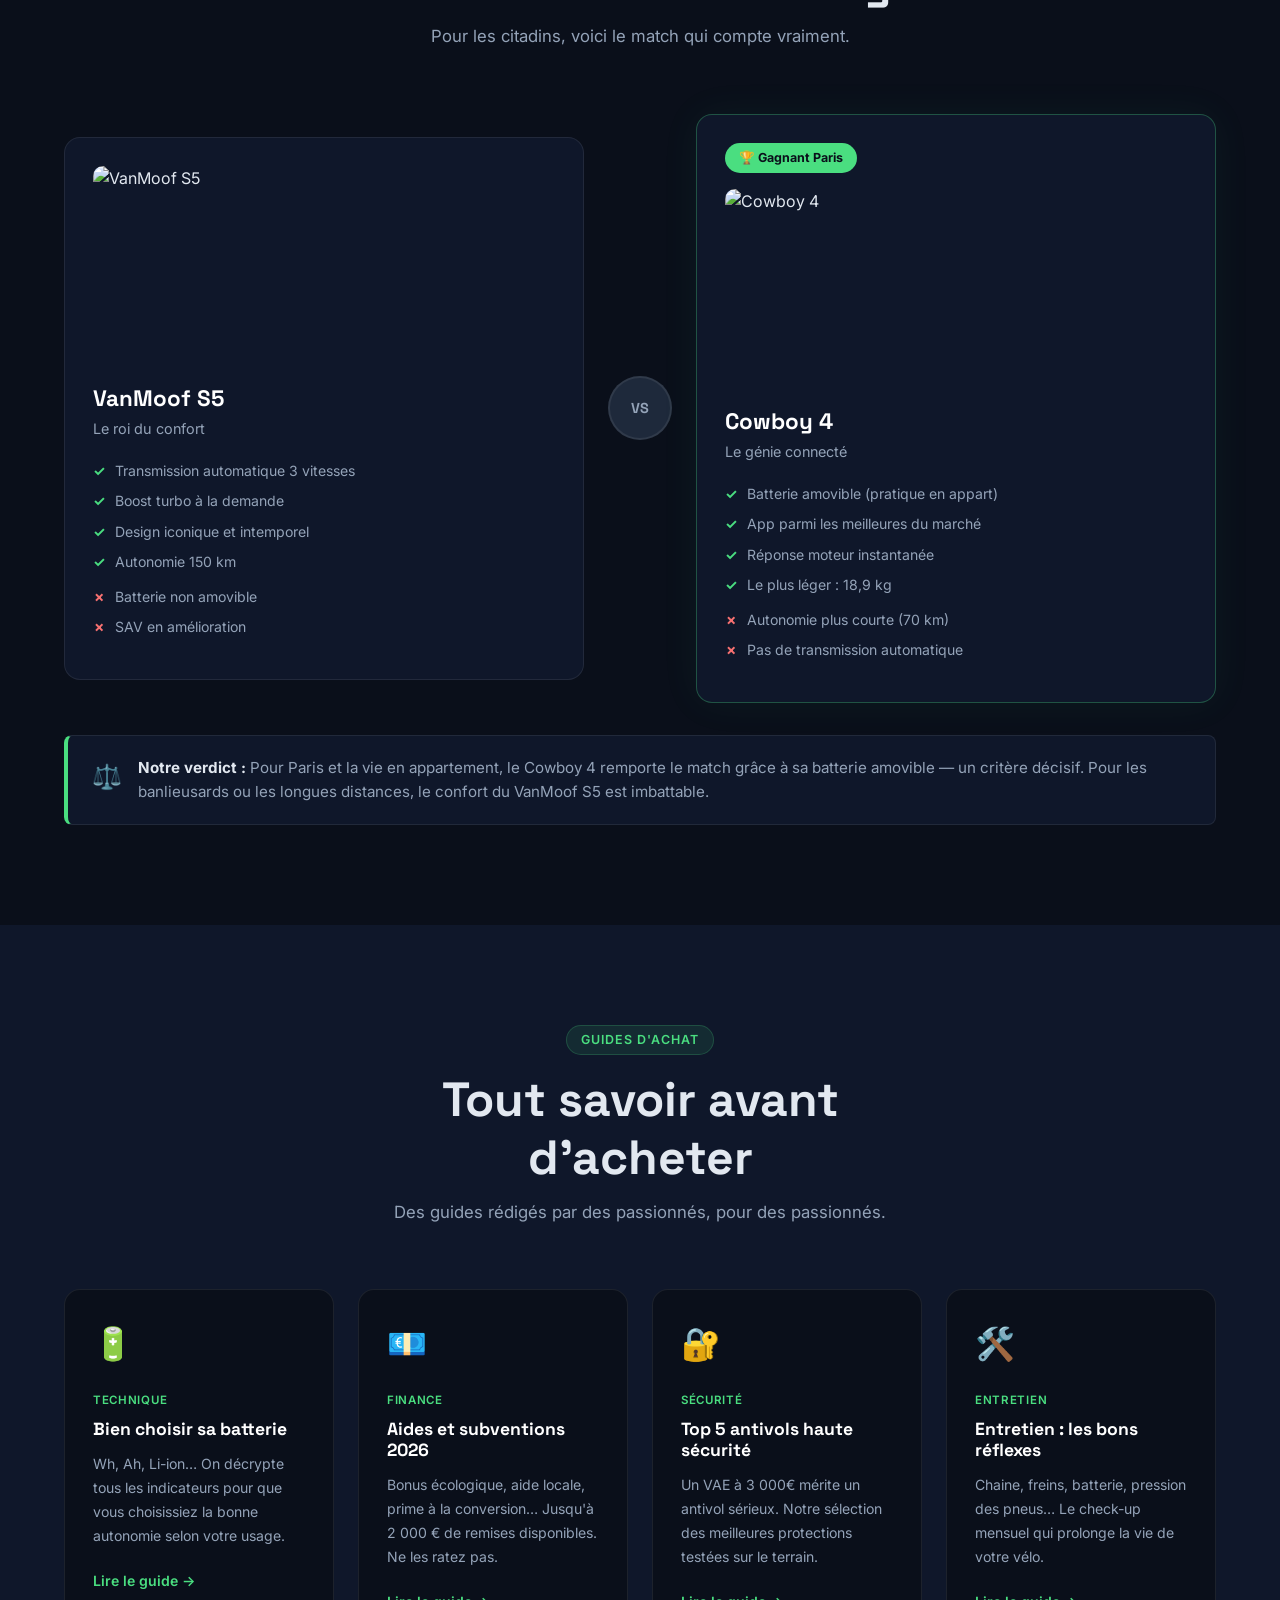
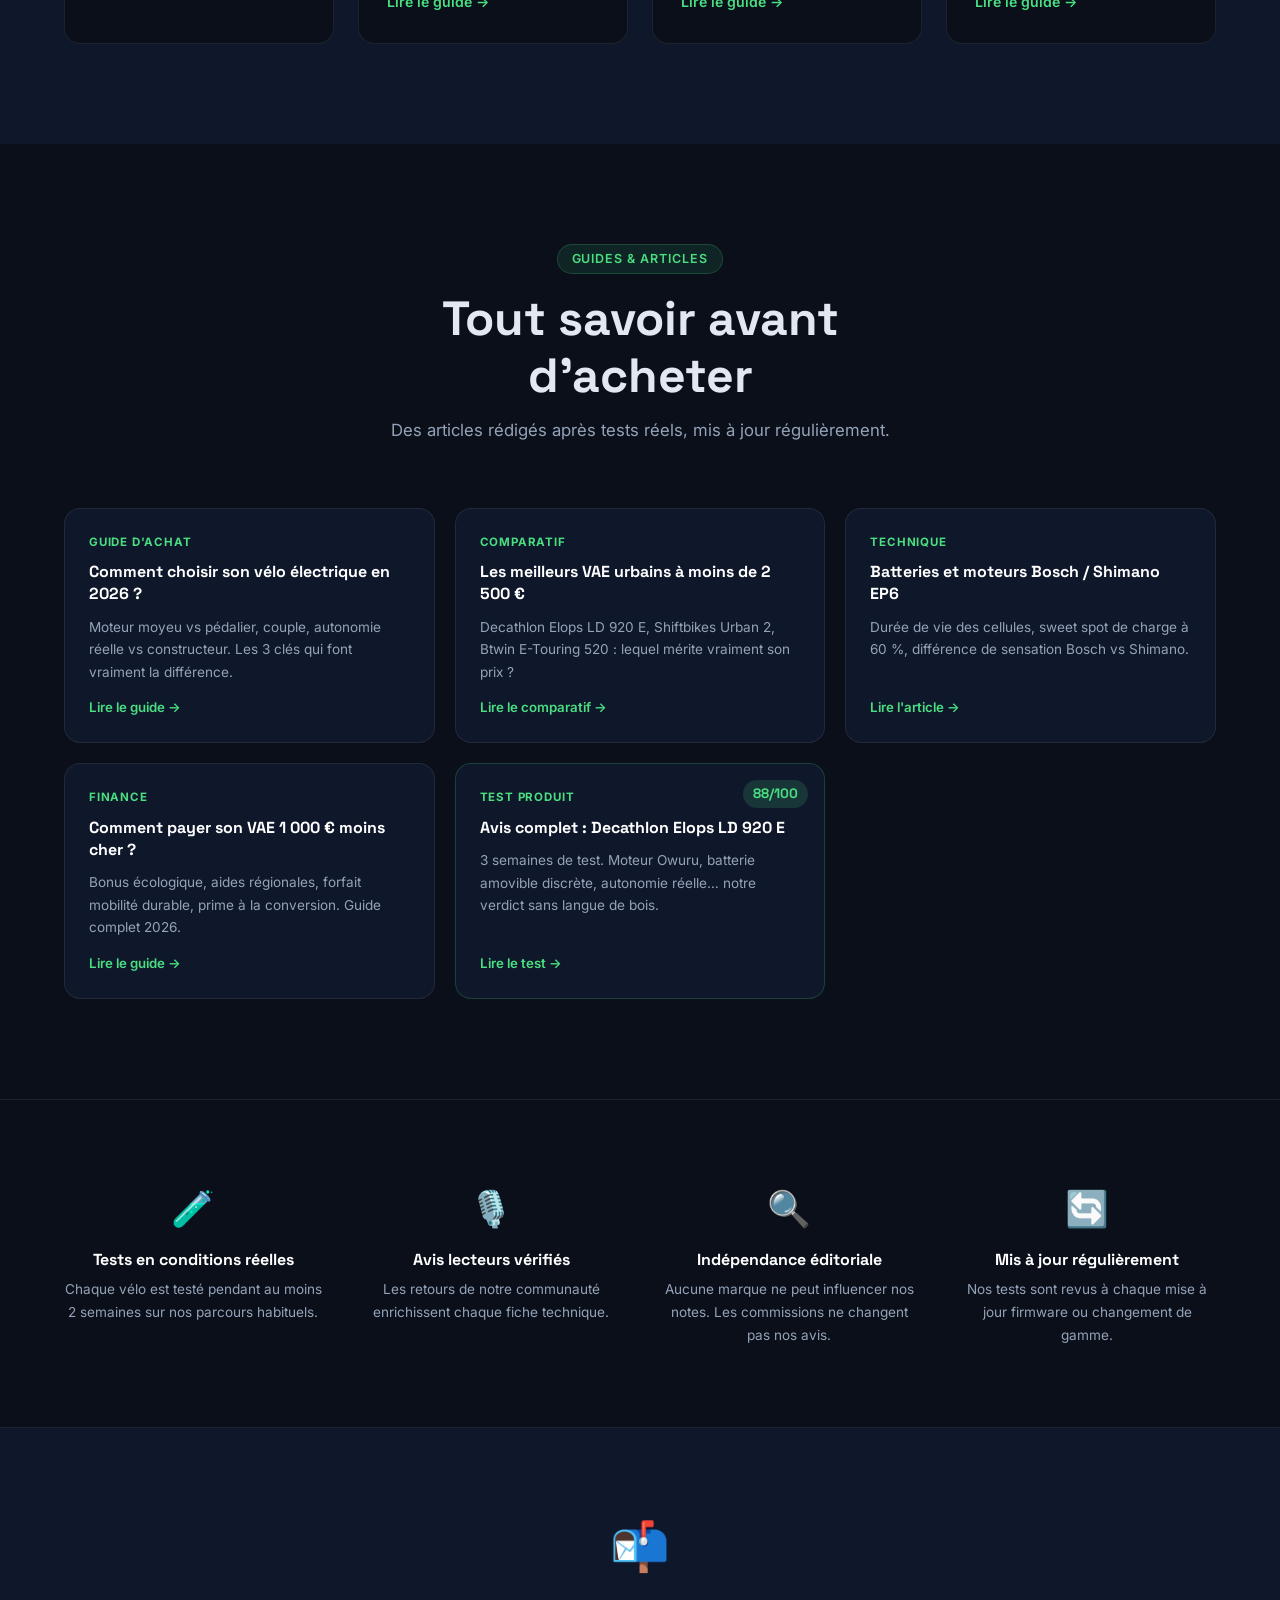
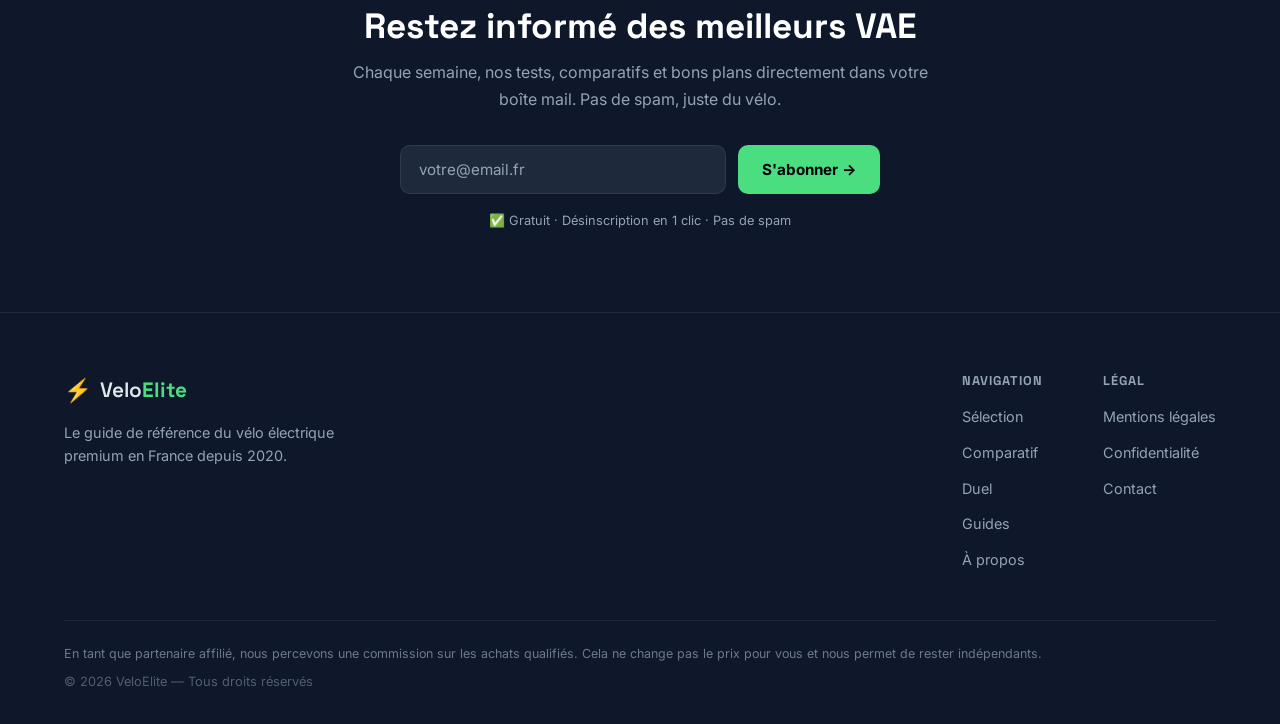
==== commit e16f58ab: "Étape 1 — Monétisation : boutons affiliés "Voir le prix" - Ajout bouton .btn-buy (vert plein) sur ch" ====
--- a/index.html
+++ b/index.html
@@ -166,6 +166,9 @@
             <div class="card-verdict">
               <strong>Notre avis :</strong> La conduite la plus silencieuse et intuitive. Idéal pour Paris, mais le SAV reste à améliorer.
             </div>
+            <a href="https://www.vanmoof.com/fr-FR/electric-bikes/s5" target="_blank" rel="nofollow sponsored" class="btn-buy">
+              Voir le prix <span class="btn-buy-store">sur VanMoof →</span>
+            </a>
           </div>
         </div>
 
@@ -213,6 +216,9 @@
             <div class="card-verdict">
               <strong>Notre avis :</strong> Cher, mais la performance est à la hauteur. Incontestable sur les sentiers techniques.
             </div>
+            <a href="https://www.specialized.com/fr/fr/bikes/mountain/turbo-levo/" target="_blank" rel="nofollow sponsored" class="btn-buy">
+              Voir le prix <span class="btn-buy-store">sur Specialized →</span>
+            </a>
           </div>
         </div>
 
@@ -260,6 +266,9 @@
             <div class="card-verdict">
               <strong>Notre avis :</strong> Rapport qualité/prix imbattable. Notre recommandation pour débuter en VAE.
             </div>
+            <a href="https://www.decathlon.fr/p/velo-electrique-vtt-rockrider-e-st-900-s/_/R-p-324956" target="_blank" rel="nofollow sponsored" class="btn-buy">
+              Voir le prix <span class="btn-buy-store">sur Decathlon →</span>
+            </a>
           </div>
         </div>
 
--- a/style.css
+++ b/style.css
@@ -299,6 +299,42 @@
 }
 
 /* =============================================
+   BOUTON AFFILIATION "VOIR LE PRIX"
+   ============================================= */
+
+.btn-buy {
+  display: flex;
+  align-items: center;
+  justify-content: center;
+  gap: 8px;
+  width: 100%;
+  padding: 13px 20px;
+  margin-top: 16px;
+  background: var(--green);
+  color: #0a0f1a;
+  font-size: 0.95rem;
+  font-weight: 700;
+  border-radius: var(--radius-sm);
+  text-align: center;
+  transition: all 0.22s;
+  box-shadow: 0 0 20px rgba(74,222,128,0.18);
+  cursor: pointer;
+}
+
+.btn-buy:hover {
+  background: #22c55e;
+  transform: translateY(-2px);
+  box-shadow: 0 8px 28px rgba(74,222,128,0.35);
+}
+
+.btn-buy .btn-buy-store {
+  font-size: 0.78rem;
+  font-weight: 500;
+  opacity: 0.75;
+  margin-left: 4px;
+}
+
+/* =============================================
    HERO
    ============================================= */
 
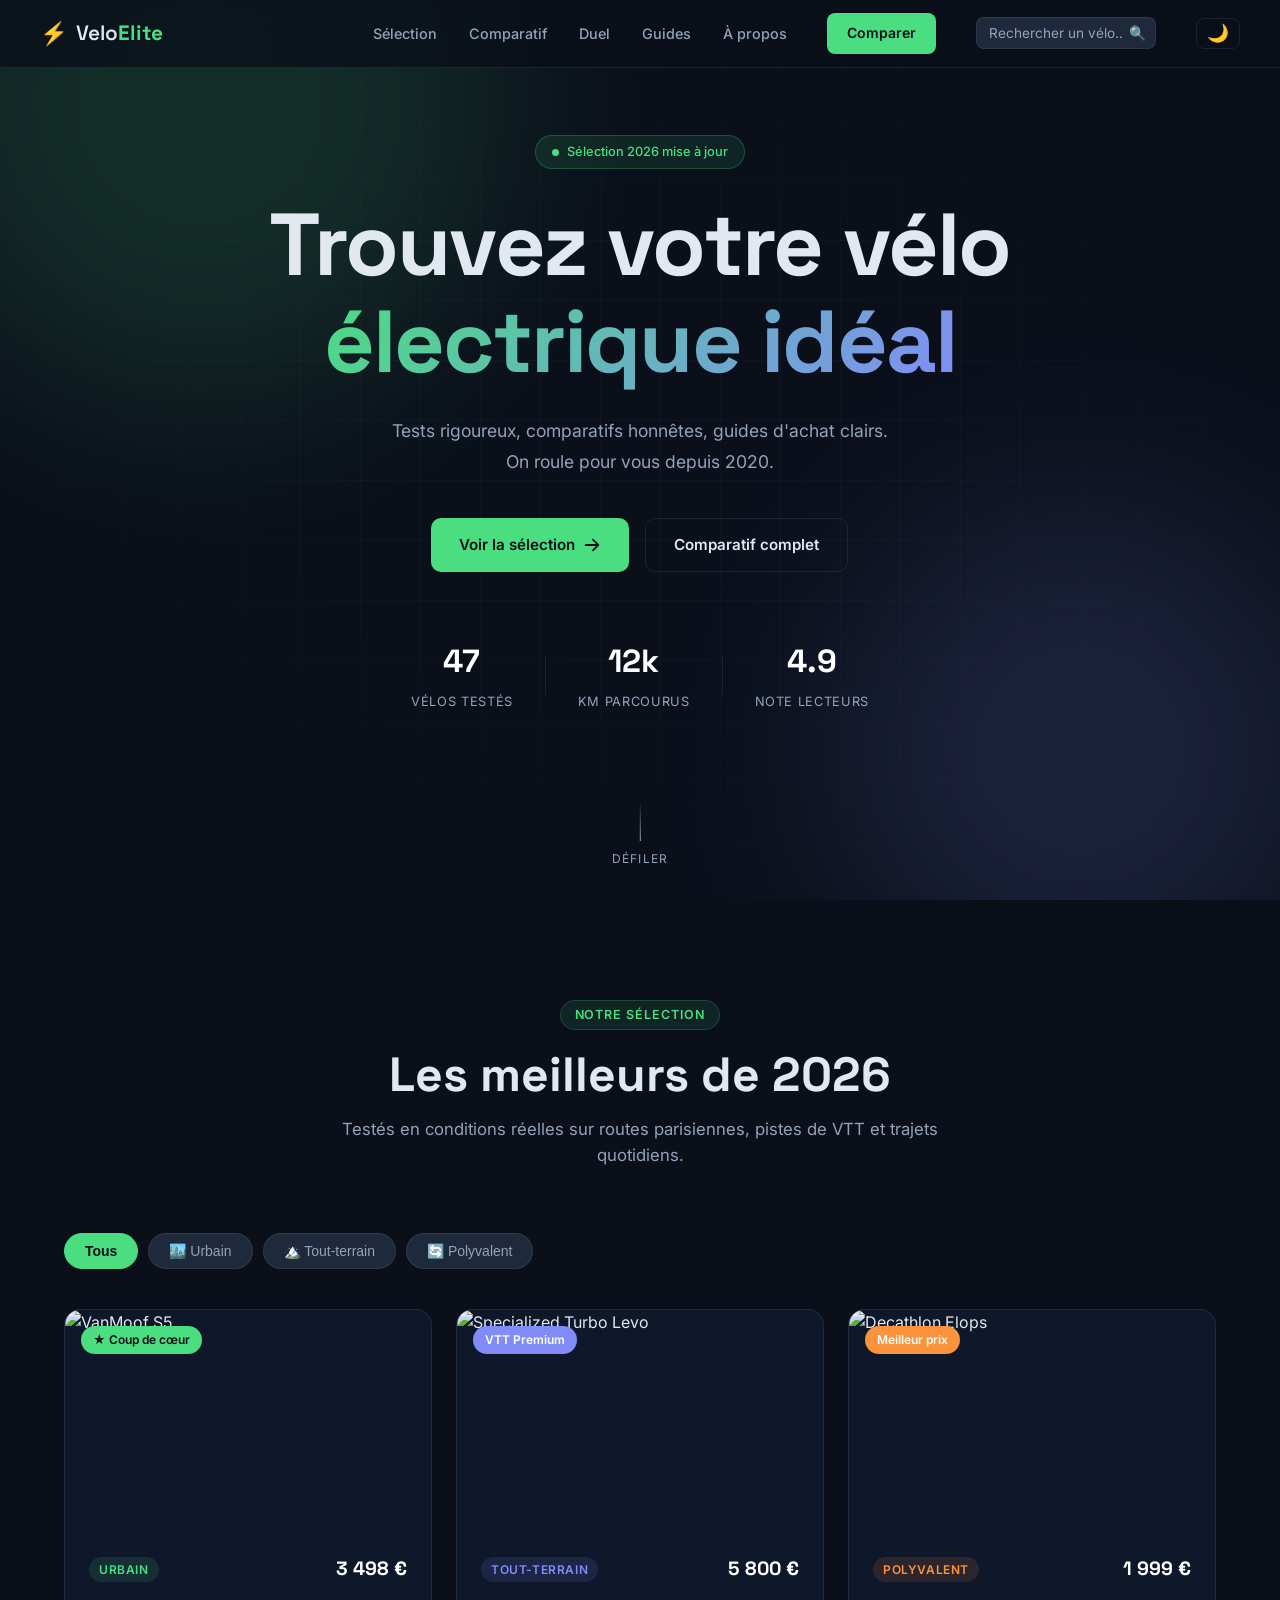
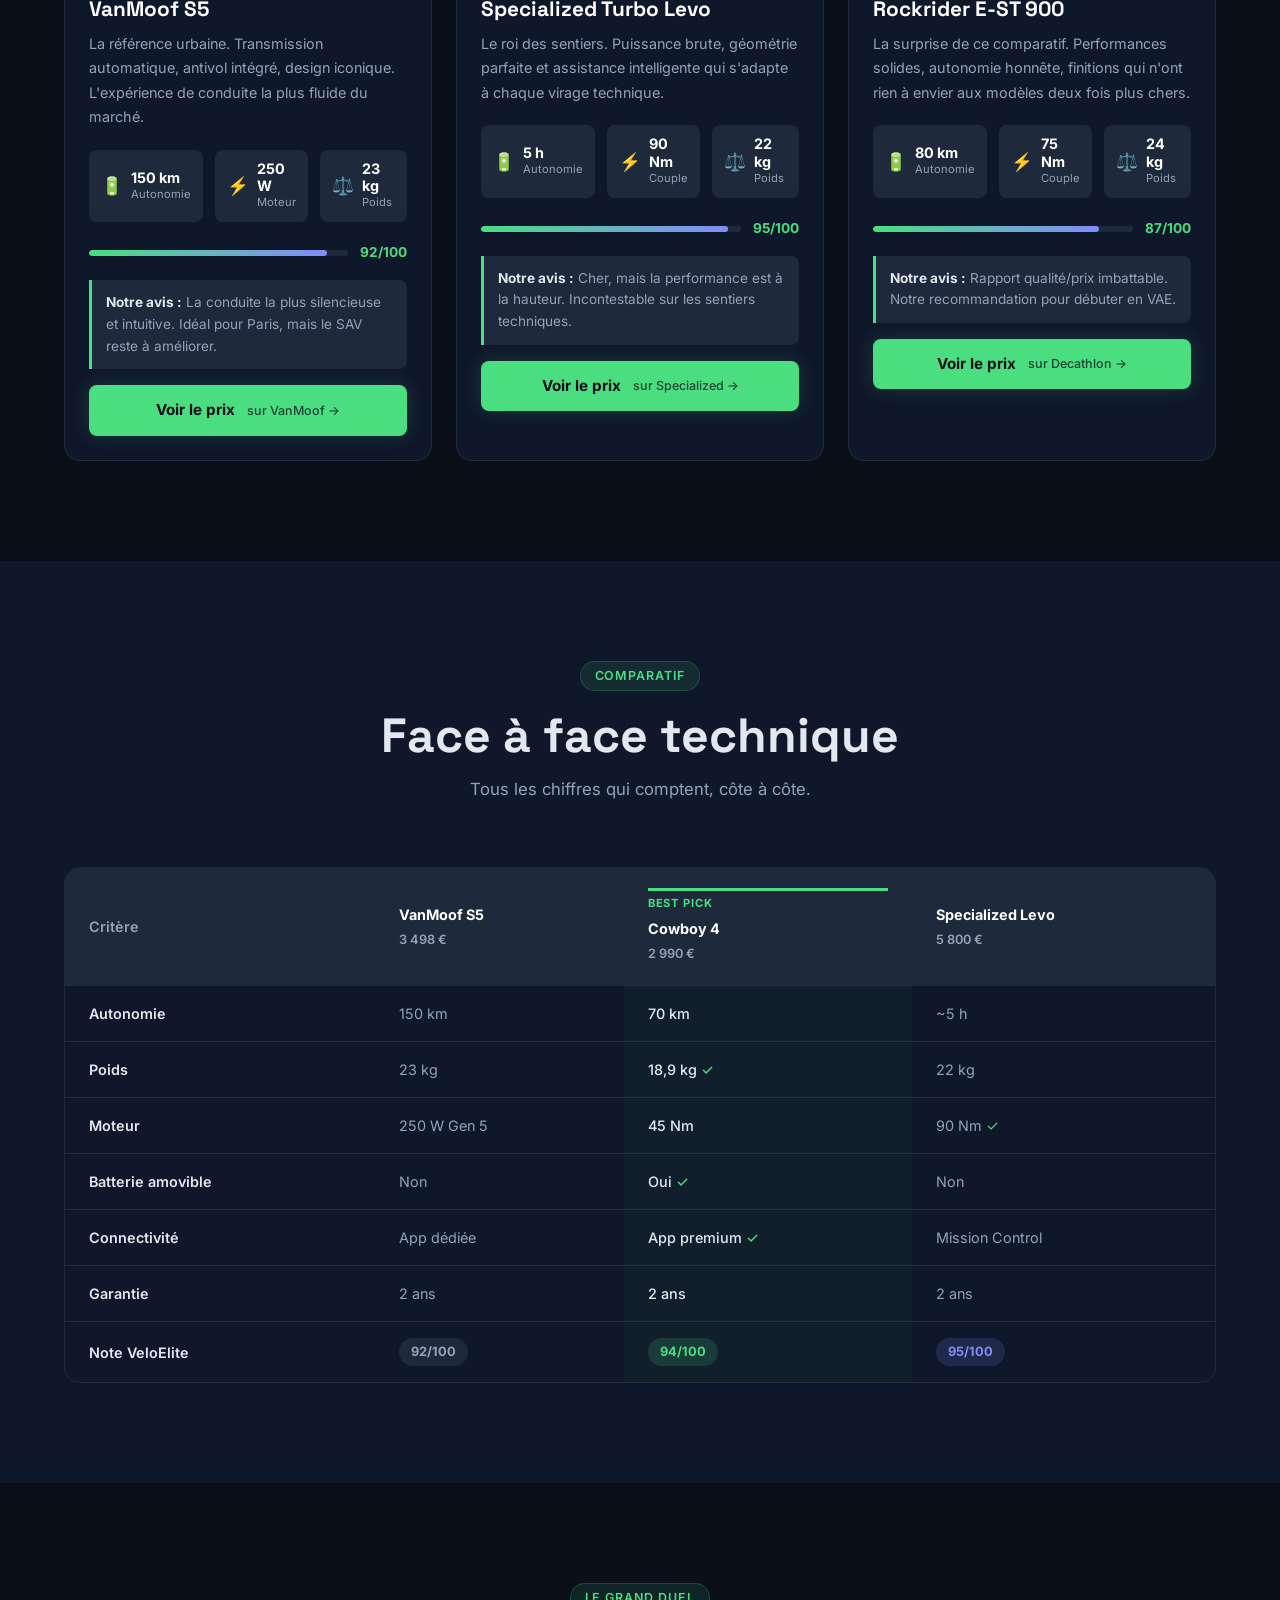
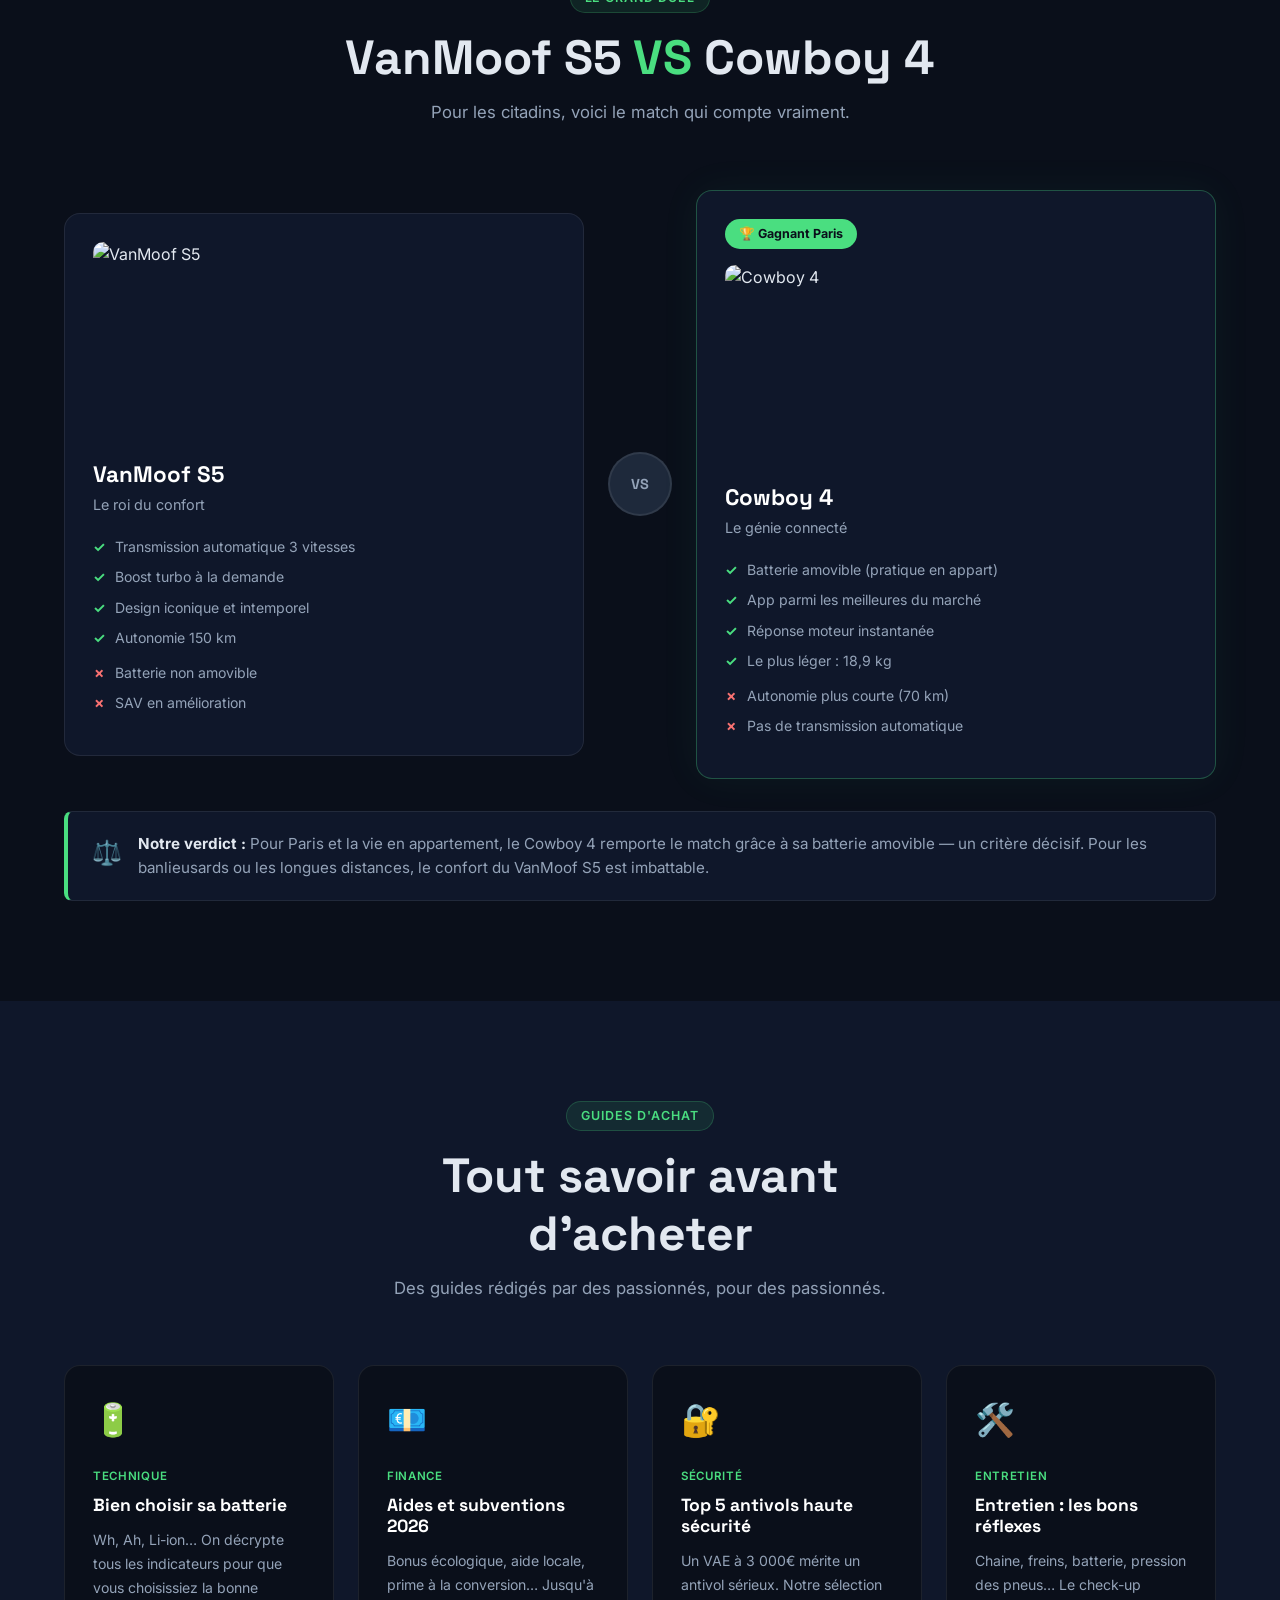
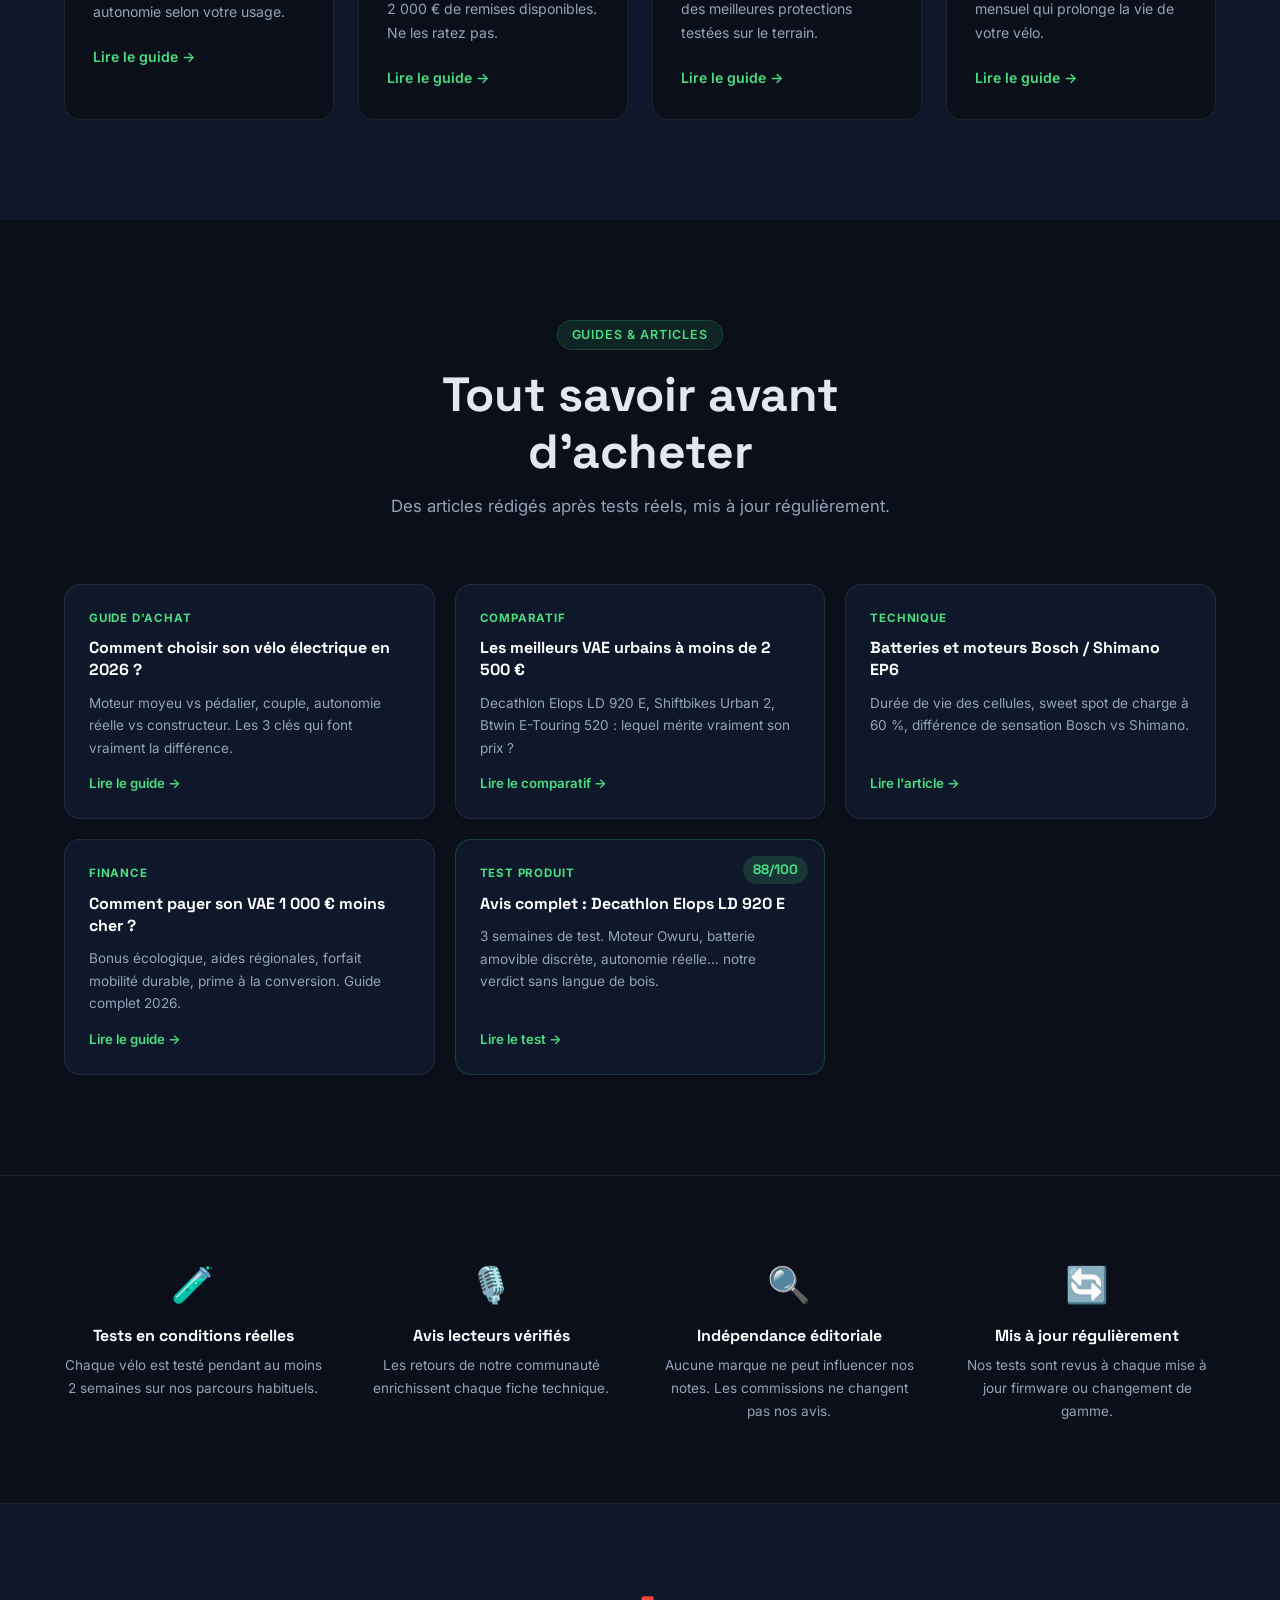
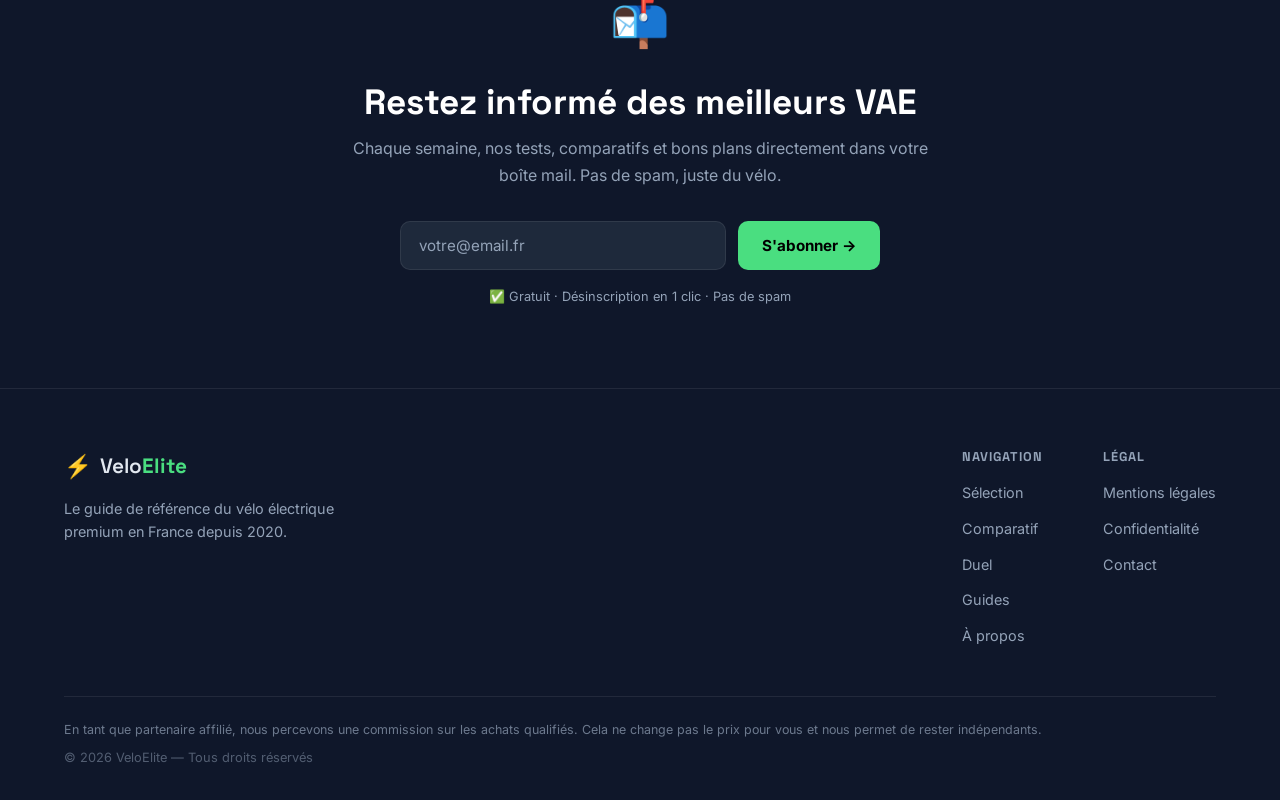
==== commit f565249f: "Étapes 3-6 : Analytics GA4, Formspree, filtres, notation étoiles, PWA - GA4 ajouté sur toutes les pa" ====
--- a/index.html
+++ b/index.html
@@ -7,6 +7,7 @@
   <meta name="description" content="Comparatifs, tests et guides d'achat pour vélos électriques haut de gamme. Trouvez le vélo électrique parfait en 2026." />
   <link rel="preconnect" href="https://fonts.googleapis.com" />
   <link href="https://fonts.googleapis.com/css2?family=Inter:wght@300;400;500;600;700;800;900&family=Space+Grotesk:wght@400;500;600;700&display=swap" rel="stylesheet" />
+  <link rel="preconnect" href="https://images.unsplash.com" />
   <link rel="stylesheet" href="style.css" />
   <!-- Open Graph -->
   <meta property="og:title" content="VeloElite — Les meilleurs vélos électriques 2026" />
@@ -18,6 +19,19 @@
   <meta name="twitter:card" content="summary_large_image" />
   <meta name="twitter:title" content="VeloElite — Les meilleurs vélos électriques 2026" />
   <meta name="twitter:description" content="Comparatifs, tests et guides d'achat pour vélos électriques. Trouvez le VAE parfait en 2026." />
+  <link rel="canonical" href="https://veloelite.fr/" />
+  <!-- Google Analytics GA4 -->
+  <script async src="https://www.googletagmanager.com/gtag/js?id=G-XXXXXXXXXX"></script>
+  <script>
+    window.dataLayer = window.dataLayer || [];
+    function gtag(){dataLayer.push(arguments);}
+    gtag('js', new Date());
+    gtag('config', 'G-XXXXXXXXXX');
+  </script>
+  <link rel="manifest" href="/manifest.json" />
+  <meta name="theme-color" content="#4ade80" />
+  <meta name="apple-mobile-web-app-capable" content="yes" />
+  <meta name="apple-mobile-web-app-status-bar-style" content="black-translucent" />
 </head>
 <body>
 
@@ -120,12 +134,19 @@
         <p>Testés en conditions réelles sur routes parisiennes, pistes de VTT et trajets quotidiens.</p>
       </div>
 
+      <div class="filter-bar reveal">
+        <button class="filter-btn active" data-filter="all">Tous</button>
+        <button class="filter-btn" data-filter="urban">🏙️ Urbain</button>
+        <button class="filter-btn" data-filter="trail">🏔️ Tout-terrain</button>
+        <button class="filter-btn" data-filter="poly">🔄 Polyvalent</button>
+      </div>
+
       <div class="cards-grid">
 
-        <div class="bike-card reveal" data-delay="0">
+        <div class="bike-card reveal" data-delay="0" data-cat="urban">
           <div class="card-badge coup-coeur">★ Coup de cœur</div>
           <div class="card-image">
-            <img src="https://images.unsplash.com/photo-1558618666-fcd25c85cd64?w=480&q=80" alt="VanMoof S5" />
+            <img src="https://images.unsplash.com/photo-1558618666-fcd25c85cd64?w=480&q=80" alt="VanMoof S5" loading="lazy" />
           </div>
           <div class="card-body">
             <div class="card-meta">
@@ -172,10 +193,10 @@
           </div>
         </div>
 
-        <div class="bike-card reveal" data-delay="100">
+        <div class="bike-card reveal" data-delay="100" data-cat="trail">
           <div class="card-badge vtt">VTT Premium</div>
           <div class="card-image">
-            <img src="https://images.unsplash.com/photo-1571068316344-75bc76f77890?w=480&q=80" alt="Specialized Turbo Levo" />
+            <img src="https://images.unsplash.com/photo-1571068316344-75bc76f77890?w=480&q=80" alt="Specialized Turbo Levo" loading="lazy" />
           </div>
           <div class="card-body">
             <div class="card-meta">
@@ -222,10 +243,10 @@
           </div>
         </div>
 
-        <div class="bike-card reveal" data-delay="200">
+        <div class="bike-card reveal" data-delay="200" data-cat="poly">
           <div class="card-badge budget">Meilleur prix</div>
           <div class="card-image">
-            <img src="https://images.unsplash.com/photo-1485965120184-e220f721d03e?w=480&q=80" alt="Decathlon Elops" />
+            <img src="https://images.unsplash.com/photo-1485965120184-e220f721d03e?w=480&q=80" alt="Decathlon Elops" loading="lazy" />
           </div>
           <div class="card-body">
             <div class="card-meta">
@@ -372,7 +393,7 @@
       <div class="duel-wrapper reveal">
         <div class="duel-card">
           <div class="duel-img">
-            <img src="https://images.unsplash.com/photo-1507035895480-2b3156c31fc8?w=400&q=80" alt="VanMoof S5" />
+            <img src="https://images.unsplash.com/photo-1507035895480-2b3156c31fc8?w=400&q=80" alt="VanMoof S5" loading="lazy" />
           </div>
           <h3>VanMoof S5</h3>
           <p class="duel-sub">Le roi du confort</p>
@@ -395,7 +416,7 @@
         <div class="duel-card duel-winner">
           <div class="winner-badge">🏆 Gagnant Paris</div>
           <div class="duel-img">
-            <img src="https://images.unsplash.com/photo-1526401485004-46910ecc8e51?w=400&q=80" alt="Cowboy 4" />
+            <img src="https://images.unsplash.com/photo-1526401485004-46910ecc8e51?w=400&q=80" alt="Cowboy 4" loading="lazy" />
           </div>
           <h3>Cowboy 4</h3>
           <p class="duel-sub">Le génie connecté</p>
@@ -602,6 +623,6 @@
     </div>
   </footer>
 
-  <script src="scripts.js"></script>
+  <script src="scripts.js" defer></script>
 </body>
 </html>
--- a/style.css
+++ b/style.css
@@ -335,6 +335,49 @@
 }
 
 /* =============================================
+   FILTRES SÉLECTION
+   ============================================= */
+
+.filter-bar {
+  display: flex;
+  gap: 10px;
+  flex-wrap: wrap;
+  margin-bottom: 40px;
+}
+
+.filter-btn {
+  padding: 9px 20px;
+  background: var(--bg3);
+  color: var(--muted);
+  border: 1px solid var(--border);
+  border-radius: 100px;
+  font-size: 0.875rem;
+  font-weight: 500;
+  cursor: pointer;
+  transition: all 0.2s;
+}
+
+.filter-btn:hover {
+  color: var(--white);
+  border-color: rgba(255,255,255,0.2);
+}
+
+.filter-btn.active {
+  background: var(--green);
+  color: #0a0f1a;
+  border-color: var(--green);
+  font-weight: 700;
+}
+
+.bike-card {
+  transition: opacity 0.3s, transform 0.3s;
+}
+
+.bike-card.hidden {
+  display: none;
+}
+
+/* =============================================
    HERO
    ============================================= */
 
